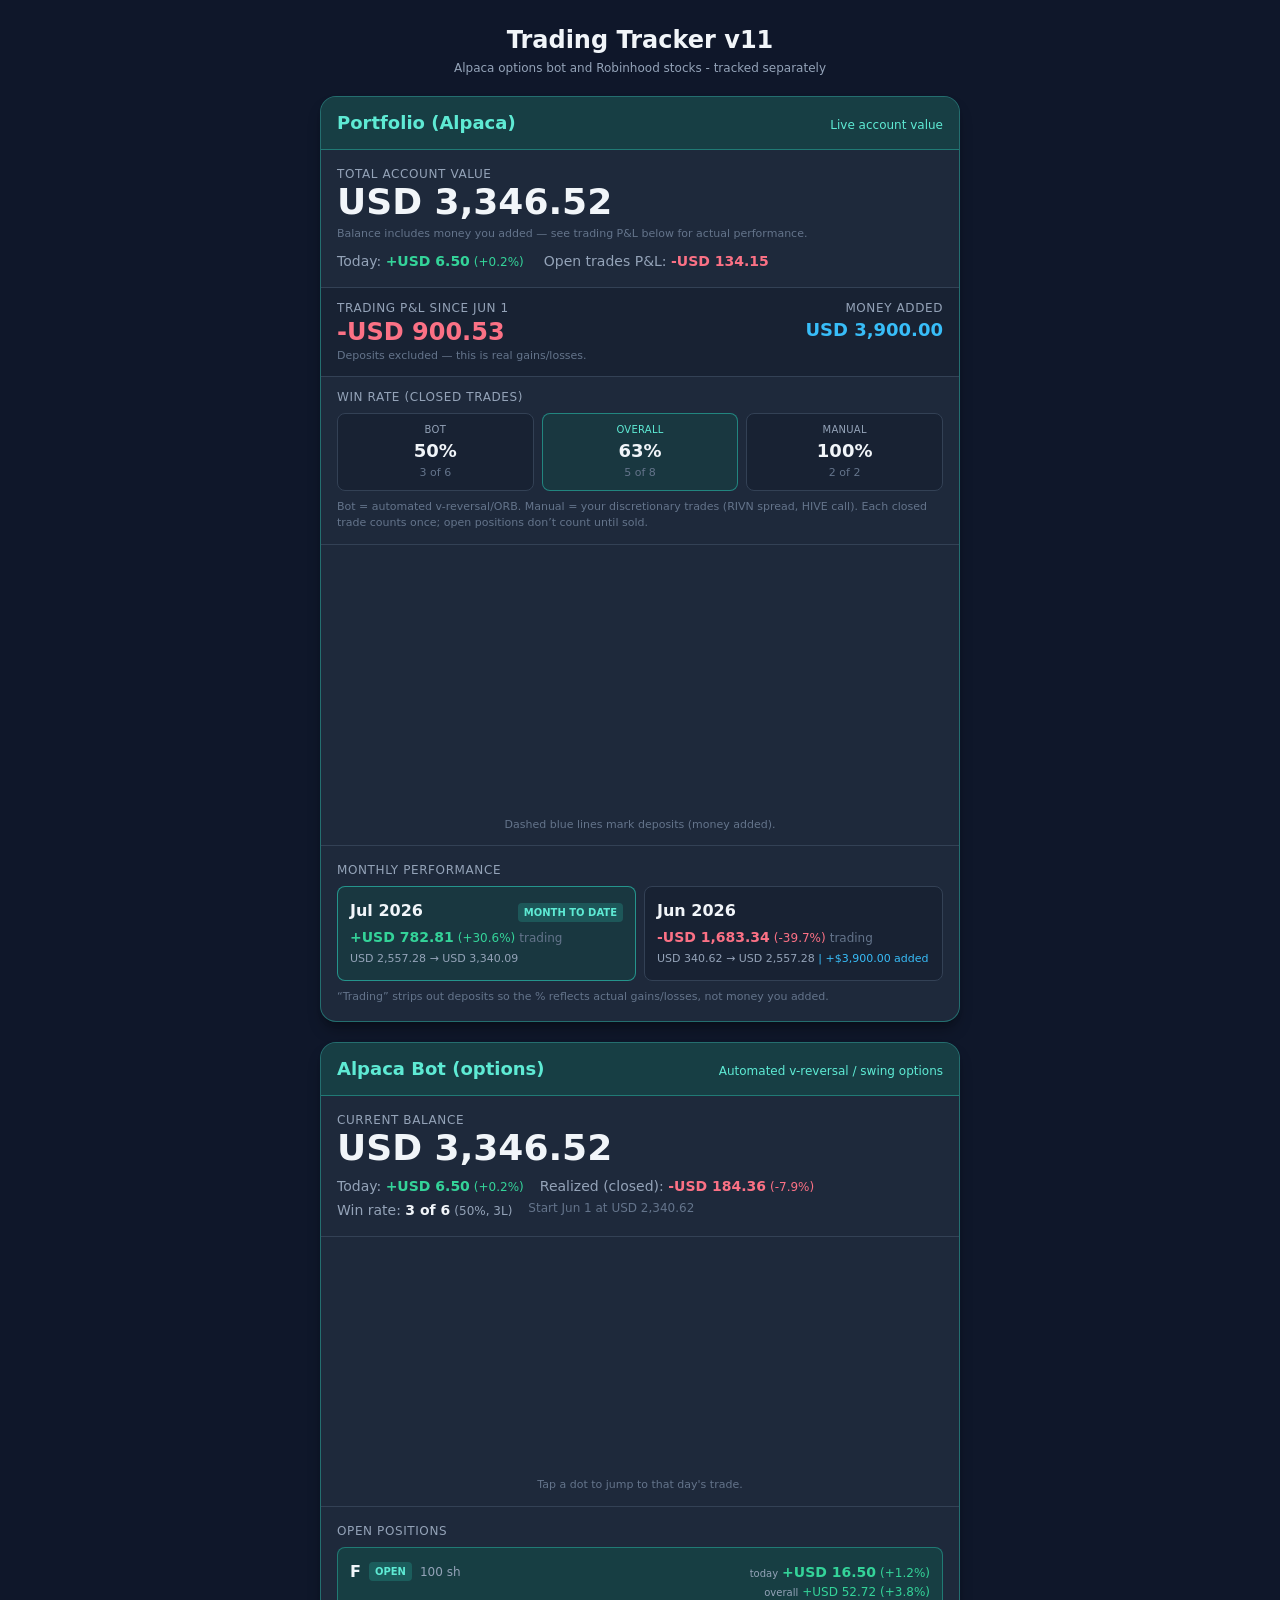
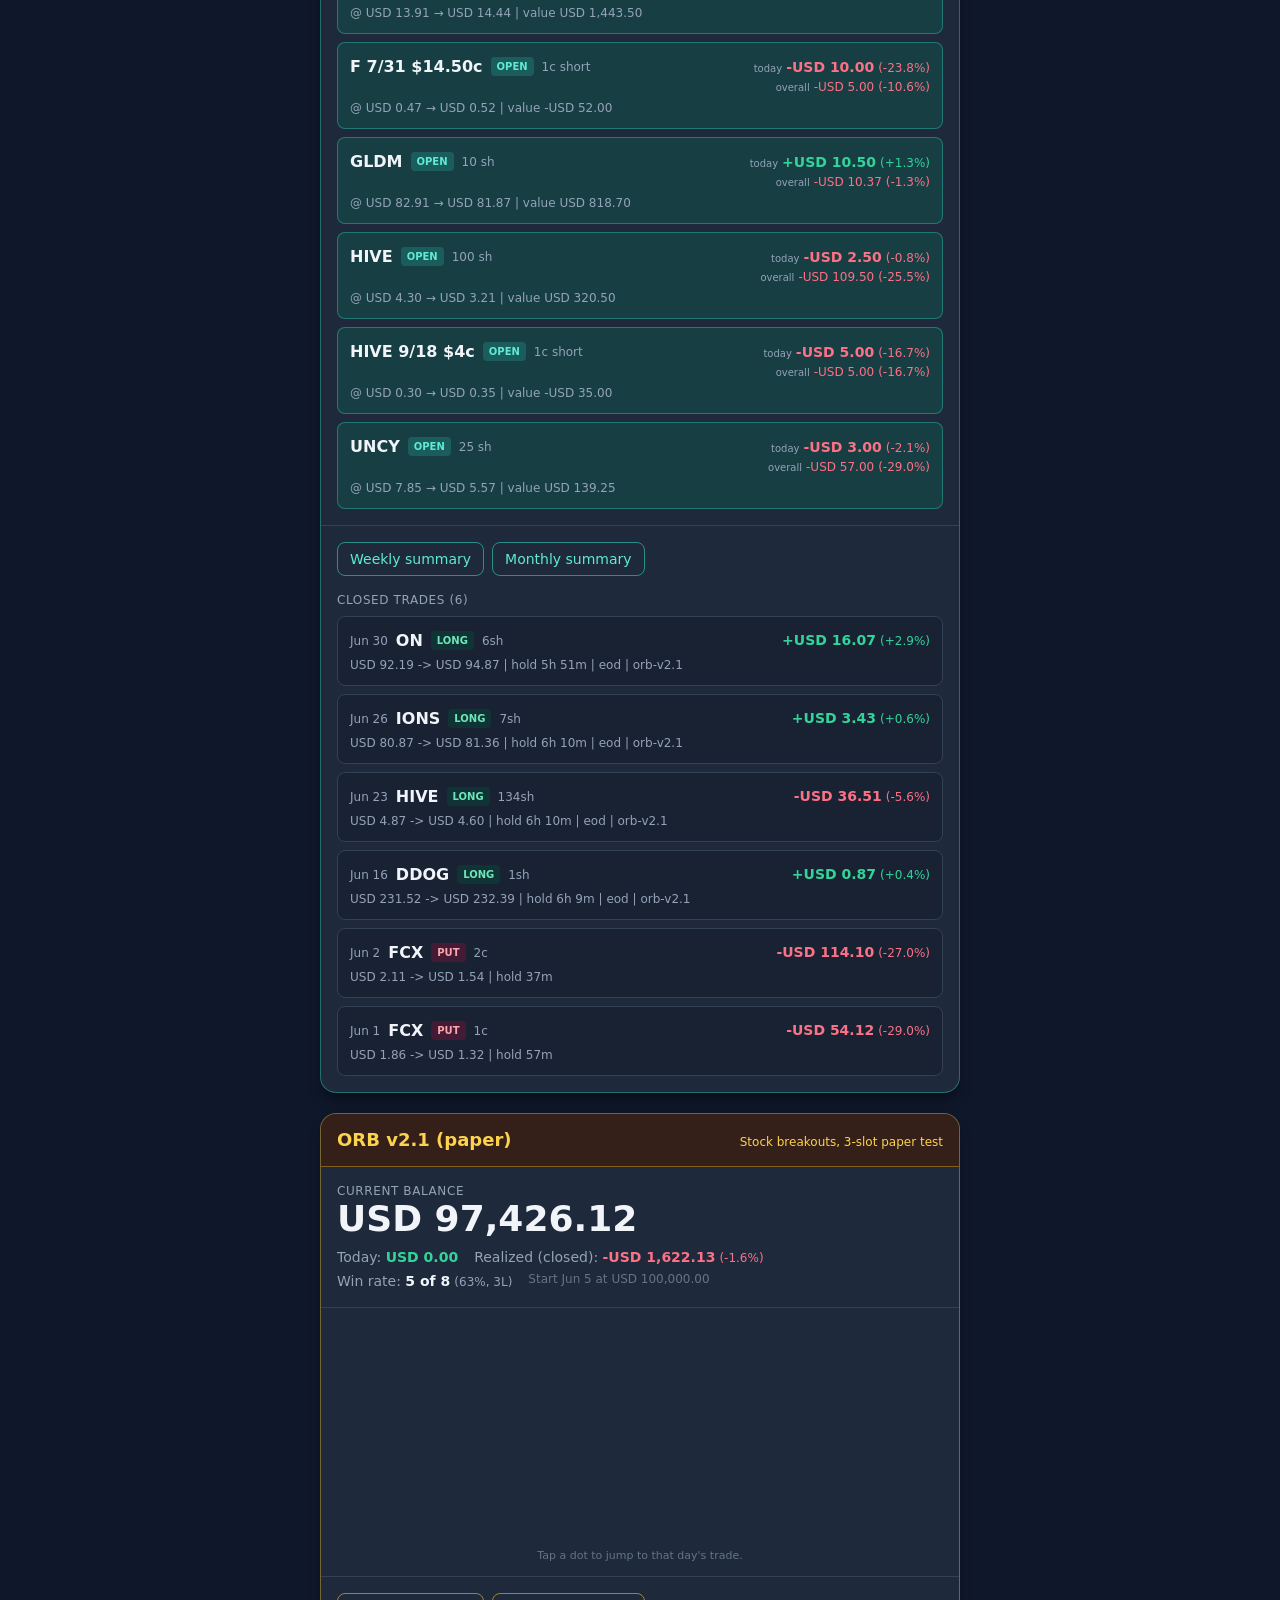
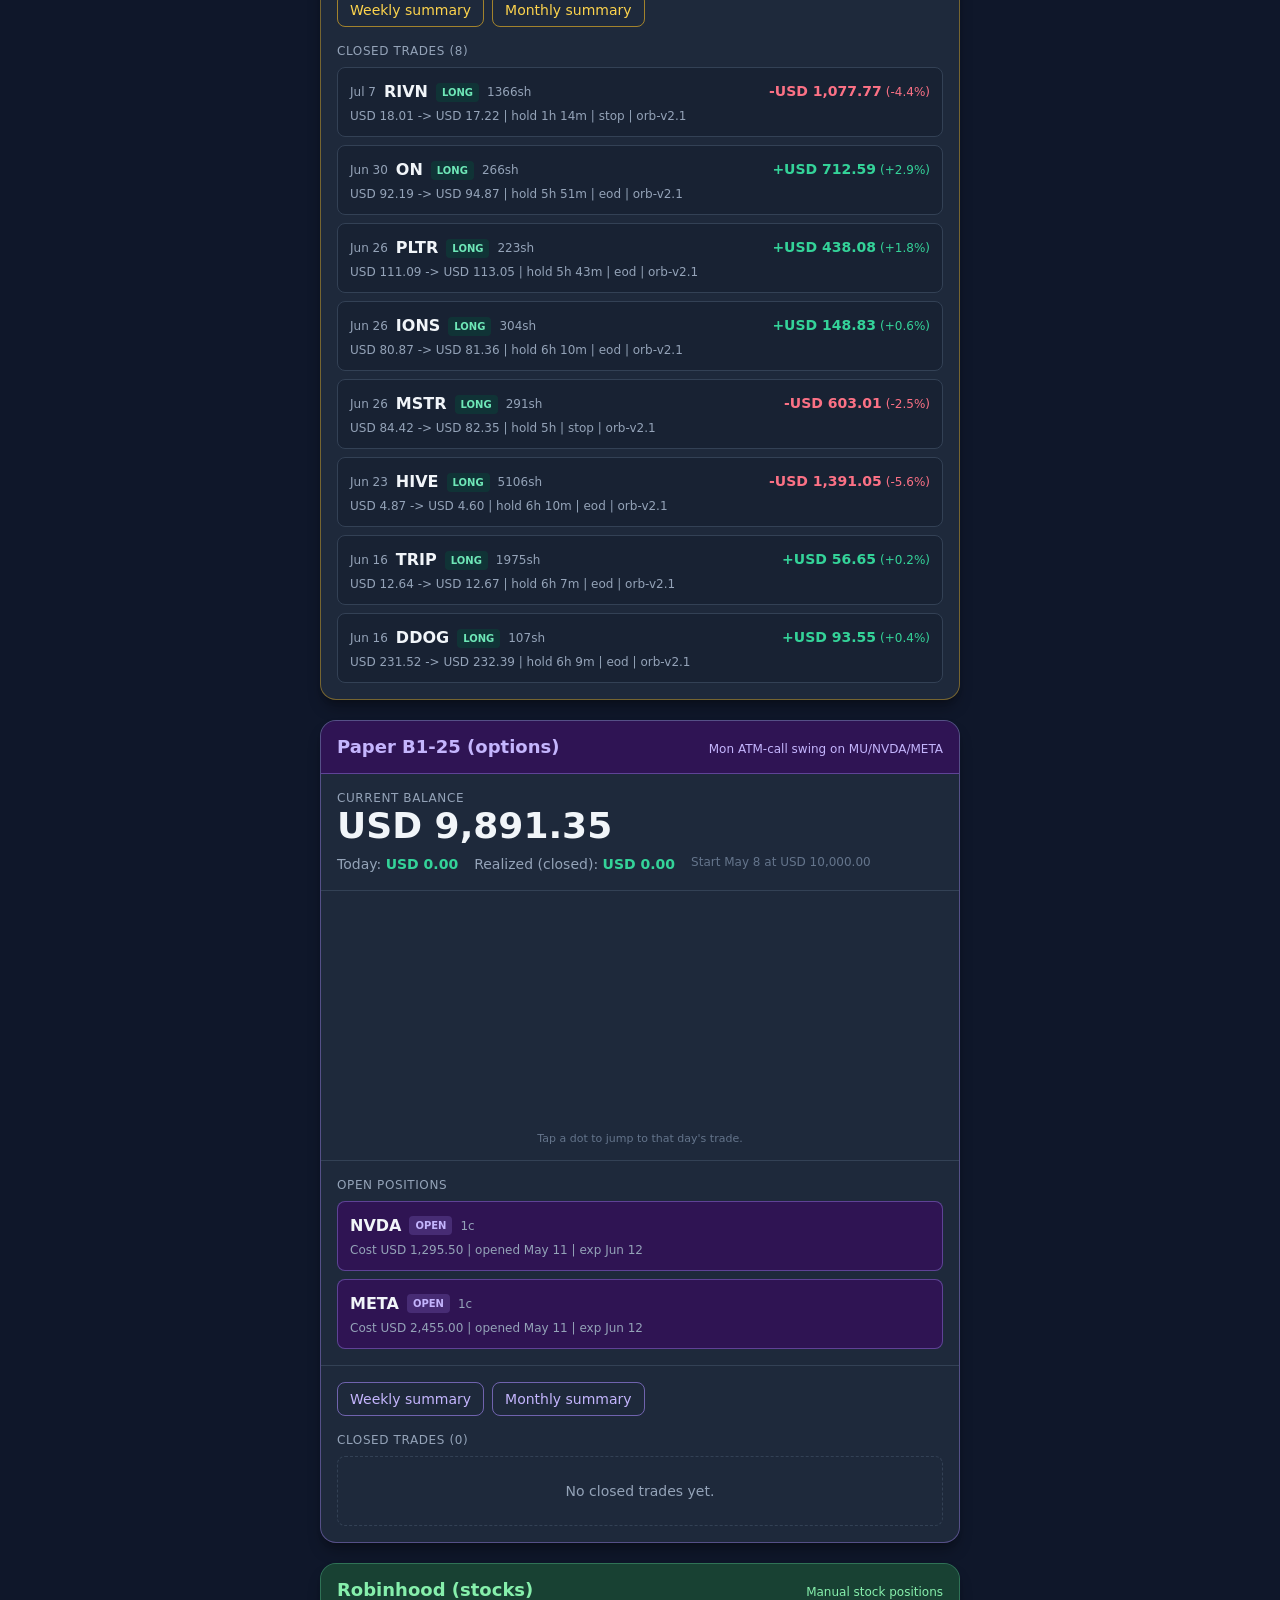
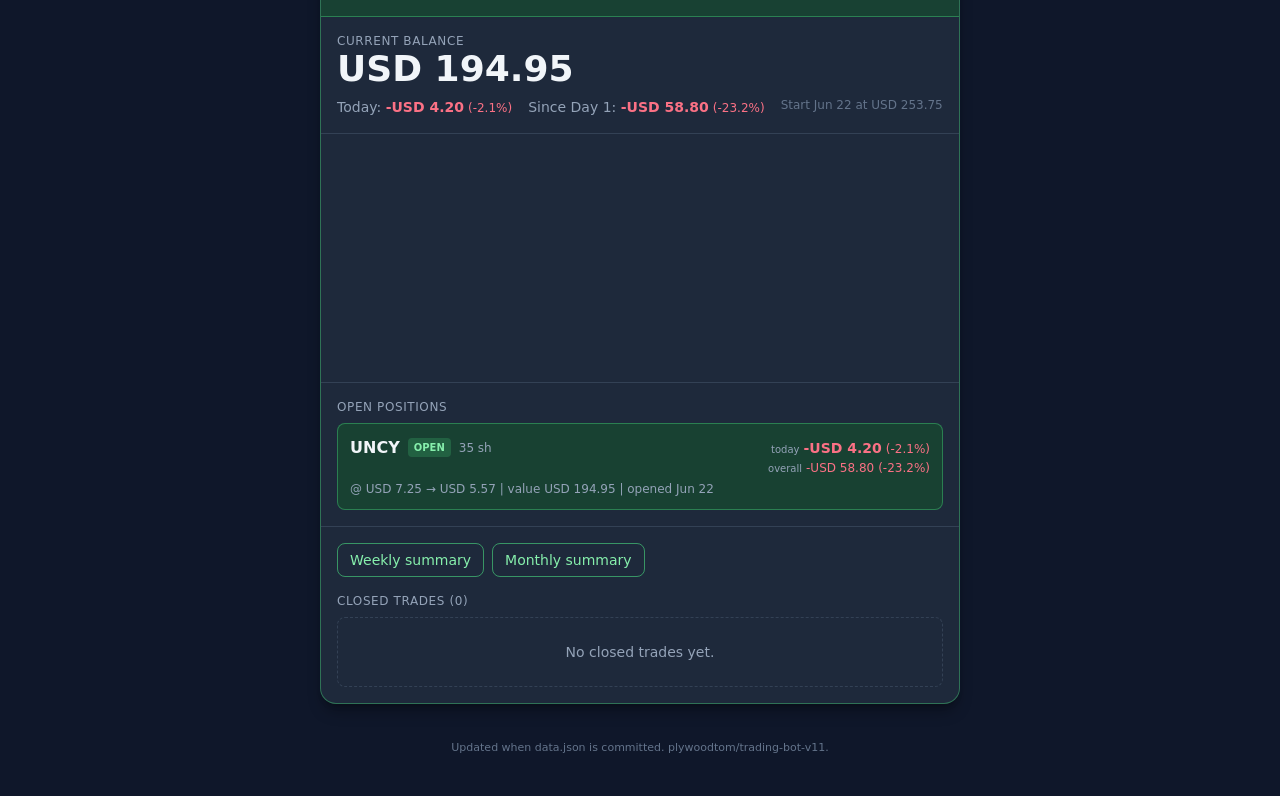
==== index.html @ 0062aaca "Win rate: bot vs manual vs overall; log RIVN + HIVE-call manual wins" ====
<!doctype html>
<html lang="en">
  <head>
    <meta charset="UTF-8" />
    <link rel="icon" type="image/svg+xml" href="data:image/svg+xml,%3Csvg xmlns='http://www.w3.org/2000/svg' viewBox='0 0 16 16'%3E%3Ctext y='14' font-size='14'%3E%F0%9F%93%88%3C/text%3E%3C/svg%3E" />
    <meta name="viewport" content="width=device-width, initial-scale=1.0, viewport-fit=cover" />
    <meta name="theme-color" content="#0f172a" />
    <title>Trading Tracker v11</title>
    <script type="module" crossorigin src="./assets/index-BHz5fDDL.js"></script>
    <link rel="stylesheet" crossorigin href="./assets/index-pOtNAJp3.css">
  </head>
  <body>
    <div id="root"></div>
  </body>
</html>
---- assets/index-pOtNAJp3.css ----
*,:before,:after{--tw-border-spacing-x: 0;--tw-border-spacing-y: 0;--tw-translate-x: 0;--tw-translate-y: 0;--tw-rotate: 0;--tw-skew-x: 0;--tw-skew-y: 0;--tw-scale-x: 1;--tw-scale-y: 1;--tw-pan-x: ;--tw-pan-y: ;--tw-pinch-zoom: ;--tw-scroll-snap-strictness: proximity;--tw-gradient-from-position: ;--tw-gradient-via-position: ;--tw-gradient-to-position: ;--tw-ordinal: ;--tw-slashed-zero: ;--tw-numeric-figure: ;--tw-numeric-spacing: ;--tw-numeric-fraction: ;--tw-ring-inset: ;--tw-ring-offset-width: 0px;--tw-ring-offset-color: #fff;--tw-ring-color: rgb(59 130 246 / .5);--tw-ring-offset-shadow: 0 0 #0000;--tw-ring-shadow: 0 0 #0000;--tw-shadow: 0 0 #0000;--tw-shadow-colored: 0 0 #0000;--tw-blur: ;--tw-brightness: ;--tw-contrast: ;--tw-grayscale: ;--tw-hue-rotate: ;--tw-invert: ;--tw-saturate: ;--tw-sepia: ;--tw-drop-shadow: ;--tw-backdrop-blur: ;--tw-backdrop-brightness: ;--tw-backdrop-contrast: ;--tw-backdrop-grayscale: ;--tw-backdrop-hue-rotate: ;--tw-backdrop-invert: ;--tw-backdrop-opacity: ;--tw-backdrop-saturate: ;--tw-backdrop-sepia: ;--tw-contain-size: ;--tw-contain-layout: ;--tw-contain-paint: ;--tw-contain-style: }::backdrop{--tw-border-spacing-x: 0;--tw-border-spacing-y: 0;--tw-translate-x: 0;--tw-translate-y: 0;--tw-rotate: 0;--tw-skew-x: 0;--tw-skew-y: 0;--tw-scale-x: 1;--tw-scale-y: 1;--tw-pan-x: ;--tw-pan-y: ;--tw-pinch-zoom: ;--tw-scroll-snap-strictness: proximity;--tw-gradient-from-position: ;--tw-gradient-via-position: ;--tw-gradient-to-position: ;--tw-ordinal: ;--tw-slashed-zero: ;--tw-numeric-figure: ;--tw-numeric-spacing: ;--tw-numeric-fraction: ;--tw-ring-inset: ;--tw-ring-offset-width: 0px;--tw-ring-offset-color: #fff;--tw-ring-color: rgb(59 130 246 / .5);--tw-ring-offset-shadow: 0 0 #0000;--tw-ring-shadow: 0 0 #0000;--tw-shadow: 0 0 #0000;--tw-shadow-colored: 0 0 #0000;--tw-blur: ;--tw-brightness: ;--tw-contrast: ;--tw-grayscale: ;--tw-hue-rotate: ;--tw-invert: ;--tw-saturate: ;--tw-sepia: ;--tw-drop-shadow: ;--tw-backdrop-blur: ;--tw-backdrop-brightness: ;--tw-backdrop-contrast: ;--tw-backdrop-grayscale: ;--tw-backdrop-hue-rotate: ;--tw-backdrop-invert: ;--tw-backdrop-opacity: ;--tw-backdrop-saturate: ;--tw-backdrop-sepia: ;--tw-contain-size: ;--tw-contain-layout: ;--tw-contain-paint: ;--tw-contain-style: }*,:before,:after{box-sizing:border-box;border-width:0;border-style:solid;border-color:#e5e7eb}:before,:after{--tw-content: ""}html,:host{line-height:1.5;-webkit-text-size-adjust:100%;-moz-tab-size:4;-o-tab-size:4;tab-size:4;font-family:ui-sans-serif,system-ui,sans-serif,"Apple Color Emoji","Segoe UI Emoji",Segoe UI Symbol,"Noto Color Emoji";font-feature-settings:normal;font-variation-settings:normal;-webkit-tap-highlight-color:transparent}body{margin:0;line-height:inherit}hr{height:0;color:inherit;border-top-width:1px}abbr:where([title]){-webkit-text-decoration:underline dotted;text-decoration:underline dotted}h1,h2,h3,h4,h5,h6{font-size:inherit;font-weight:inherit}a{color:inherit;text-decoration:inherit}b,strong{font-weight:bolder}code,kbd,samp,pre{font-family:ui-monospace,SFMono-Regular,Menlo,Monaco,Consolas,Liberation Mono,Courier New,monospace;font-feature-settings:normal;font-variation-settings:normal;font-size:1em}small{font-size:80%}sub,sup{font-size:75%;line-height:0;position:relative;vertical-align:baseline}sub{bottom:-.25em}sup{top:-.5em}table{text-indent:0;border-color:inherit;border-collapse:collapse}button,input,optgroup,select,textarea{font-family:inherit;font-feature-settings:inherit;font-variation-settings:inherit;font-size:100%;font-weight:inherit;line-height:inherit;letter-spacing:inherit;color:inherit;margin:0;padding:0}button,select{text-transform:none}button,input:where([type=button]),input:where([type=reset]),input:where([type=submit]){-webkit-appearance:button;background-color:transparent;background-image:none}:-moz-focusring{outline:auto}:-moz-ui-invalid{box-shadow:none}progress{vertical-align:baseline}::-webkit-inner-spin-button,::-webkit-outer-spin-button{height:auto}[type=search]{-webkit-appearance:textfield;outline-offset:-2px}::-webkit-search-decoration{-webkit-appearance:none}::-webkit-file-upload-button{-webkit-appearance:button;font:inherit}summary{display:list-item}blockquote,dl,dd,h1,h2,h3,h4,h5,h6,hr,figure,p,pre{margin:0}fieldset{margin:0;padding:0}legend{padding:0}ol,ul,menu{list-style:none;margin:0;padding:0}dialog{padding:0}textarea{resize:vertical}input::-moz-placeholder,textarea::-moz-placeholder{opacity:1;color:#9ca3af}input::placeholder,textarea::placeholder{opacity:1;color:#9ca3af}button,[role=button]{cursor:pointer}:disabled{cursor:default}img,svg,video,canvas,audio,iframe,embed,object{display:block;vertical-align:middle}img,video{max-width:100%;height:auto}[hidden]:where(:not([hidden=until-found])){display:none}.fixed{position:fixed}.absolute{position:absolute}.relative{position:relative}.inset-0{top:0;right:0;bottom:0;left:0}.z-50{z-index:50}.mx-auto{margin-left:auto;margin-right:auto}.mb-2{margin-bottom:.5rem}.ml-1{margin-left:.25rem}.mr-1{margin-right:.25rem}.mt-1{margin-top:.25rem}.mt-2{margin-top:.5rem}.block{display:block}.flex{display:flex}.grid{display:grid}.hidden{display:none}.h-40{height:10rem}.h-48{height:12rem}.h-52{height:13rem}.max-h-\[90vh\]{max-height:90vh}.min-h-full{min-height:100%}.w-full{width:100%}.max-w-2xl{max-width:42rem}.grid-cols-1{grid-template-columns:repeat(1,minmax(0,1fr))}.grid-cols-3{grid-template-columns:repeat(3,minmax(0,1fr))}.flex-col{flex-direction:column}.flex-wrap{flex-wrap:wrap}.items-end{align-items:flex-end}.items-center{align-items:center}.items-baseline{align-items:baseline}.justify-center{justify-content:center}.justify-between{justify-content:space-between}.gap-1{gap:.25rem}.gap-2{gap:.5rem}.gap-x-4{-moz-column-gap:1rem;column-gap:1rem}.gap-x-5{-moz-column-gap:1.25rem;column-gap:1.25rem}.gap-y-1{row-gap:.25rem}.space-y-2>:not([hidden])~:not([hidden]){--tw-space-y-reverse: 0;margin-top:calc(.5rem * calc(1 - var(--tw-space-y-reverse)));margin-bottom:calc(.5rem * var(--tw-space-y-reverse))}.space-y-3>:not([hidden])~:not([hidden]){--tw-space-y-reverse: 0;margin-top:calc(.75rem * calc(1 - var(--tw-space-y-reverse)));margin-bottom:calc(.75rem * var(--tw-space-y-reverse))}.space-y-5>:not([hidden])~:not([hidden]){--tw-space-y-reverse: 0;margin-top:calc(1.25rem * calc(1 - var(--tw-space-y-reverse)));margin-bottom:calc(1.25rem * var(--tw-space-y-reverse))}.overflow-hidden{overflow:hidden}.overflow-y-auto{overflow-y:auto}.rounded{border-radius:.25rem}.rounded-2xl{border-radius:1rem}.rounded-lg{border-radius:.5rem}.rounded-t-2xl{border-top-left-radius:1rem;border-top-right-radius:1rem}.border{border-width:1px}.border-b{border-bottom-width:1px}.border-dashed{border-style:dashed}.border-alpaca\/40{border-color:#2dd4bf66}.border-alpaca\/50{border-color:#2dd4bf80}.border-alpaca\/60{border-color:#2dd4bf99}.border-orbv21\/40{border-color:#fbbf2466}.border-orbv21\/60{border-color:#fbbf2499}.border-paperb125\/40{border-color:#a78bfa66}.border-paperb125\/60{border-color:#a78bfa99}.border-robinhood\/40{border-color:#4ade8066}.border-robinhood\/50{border-color:#4ade8080}.border-robinhood\/60{border-color:#4ade8099}.border-rose-800{--tw-border-opacity: 1;border-color:rgb(159 18 57 / var(--tw-border-opacity, 1))}.border-slate-700{--tw-border-opacity: 1;border-color:rgb(51 65 85 / var(--tw-border-opacity, 1))}.bg-alpaca{--tw-bg-opacity: 1;background-color:rgb(45 212 191 / var(--tw-bg-opacity, 1))}.bg-alpaca-bg\/40{background-color:#134e4a66}.bg-alpaca-bg\/60{background-color:#134e4a99}.bg-alpaca\/20{background-color:#2dd4bf33}.bg-black\/70{background-color:#000000b3}.bg-emerald-900\/40{background-color:#064e3b66}.bg-orbv21{--tw-bg-opacity: 1;background-color:rgb(251 191 36 / var(--tw-bg-opacity, 1))}.bg-orbv21-bg\/60{background-color:#451a0399}.bg-orbv21\/20{background-color:#fbbf2433}.bg-paperb125{--tw-bg-opacity: 1;background-color:rgb(167 139 250 / var(--tw-bg-opacity, 1))}.bg-paperb125-bg\/60{background-color:#3b076499}.bg-paperb125\/20{background-color:#a78bfa33}.bg-robinhood{--tw-bg-opacity: 1;background-color:rgb(74 222 128 / var(--tw-bg-opacity, 1))}.bg-robinhood-bg\/60{background-color:#14532d99}.bg-robinhood\/20{background-color:#4ade8033}.bg-rose-900\/40{background-color:#88133766}.bg-rose-950\/60{background-color:#4c051999}.bg-slate-800{--tw-bg-opacity: 1;background-color:rgb(30 41 59 / var(--tw-bg-opacity, 1))}.bg-slate-900{--tw-bg-opacity: 1;background-color:rgb(15 23 42 / var(--tw-bg-opacity, 1))}.bg-slate-900\/40{background-color:#0f172a66}.p-0{padding:0}.p-2{padding:.5rem}.p-3{padding:.75rem}.p-4{padding:1rem}.px-1\.5{padding-left:.375rem;padding-right:.375rem}.px-2{padding-left:.5rem;padding-right:.5rem}.px-3{padding-left:.75rem;padding-right:.75rem}.px-4{padding-left:1rem;padding-right:1rem}.py-0\.5{padding-top:.125rem;padding-bottom:.125rem}.py-1\.5{padding-top:.375rem;padding-bottom:.375rem}.py-12{padding-top:3rem;padding-bottom:3rem}.py-3{padding-top:.75rem;padding-bottom:.75rem}.py-4{padding-top:1rem;padding-bottom:1rem}.py-6{padding-top:1.5rem;padding-bottom:1.5rem}.py-8{padding-top:2rem;padding-bottom:2rem}.pt-4{padding-top:1rem}.text-center{text-align:center}.text-right{text-align:right}.text-2xl{font-size:1.5rem;line-height:2rem}.text-3xl{font-size:1.875rem;line-height:2.25rem}.text-\[10px\]{font-size:10px}.text-\[11px\]{font-size:11px}.text-base{font-size:1rem;line-height:1.5rem}.text-lg{font-size:1.125rem;line-height:1.75rem}.text-sm{font-size:.875rem;line-height:1.25rem}.text-xl{font-size:1.25rem;line-height:1.75rem}.text-xs{font-size:.75rem;line-height:1rem}.font-bold{font-weight:700}.font-medium{font-weight:500}.font-normal{font-weight:400}.font-semibold{font-weight:600}.uppercase{text-transform:uppercase}.tabular-nums{--tw-numeric-spacing: tabular-nums;font-variant-numeric:var(--tw-ordinal) var(--tw-slashed-zero) var(--tw-numeric-figure) var(--tw-numeric-spacing) var(--tw-numeric-fraction)}.leading-none{line-height:1}.tracking-wide{letter-spacing:.025em}.tracking-wider{letter-spacing:.05em}.text-alpaca-dark{--tw-text-opacity: 1;color:rgb(94 234 212 / var(--tw-text-opacity, 1))}.text-emerald-300{--tw-text-opacity: 1;color:rgb(110 231 183 / var(--tw-text-opacity, 1))}.text-emerald-400{--tw-text-opacity: 1;color:rgb(52 211 153 / var(--tw-text-opacity, 1))}.text-orbv21-dark{--tw-text-opacity: 1;color:rgb(252 211 77 / var(--tw-text-opacity, 1))}.text-paperb125-dark{--tw-text-opacity: 1;color:rgb(196 181 253 / var(--tw-text-opacity, 1))}.text-robinhood-dark{--tw-text-opacity: 1;color:rgb(134 239 172 / var(--tw-text-opacity, 1))}.text-rose-300{--tw-text-opacity: 1;color:rgb(253 164 175 / var(--tw-text-opacity, 1))}.text-rose-400{--tw-text-opacity: 1;color:rgb(251 113 133 / var(--tw-text-opacity, 1))}.text-sky-400{--tw-text-opacity: 1;color:rgb(56 189 248 / var(--tw-text-opacity, 1))}.text-slate-100{--tw-text-opacity: 1;color:rgb(241 245 249 / var(--tw-text-opacity, 1))}.text-slate-400{--tw-text-opacity: 1;color:rgb(148 163 184 / var(--tw-text-opacity, 1))}.text-slate-500{--tw-text-opacity: 1;color:rgb(100 116 139 / var(--tw-text-opacity, 1))}.text-slate-900{--tw-text-opacity: 1;color:rgb(15 23 42 / var(--tw-text-opacity, 1))}.text-slate-900\/80{color:#0f172acc}.shadow-2xl{--tw-shadow: 0 25px 50px -12px rgb(0 0 0 / .25);--tw-shadow-colored: 0 25px 50px -12px var(--tw-shadow-color);box-shadow:var(--tw-ring-offset-shadow, 0 0 #0000),var(--tw-ring-shadow, 0 0 #0000),var(--tw-shadow)}.shadow-lg{--tw-shadow: 0 10px 15px -3px rgb(0 0 0 / .1), 0 4px 6px -4px rgb(0 0 0 / .1);--tw-shadow-colored: 0 10px 15px -3px var(--tw-shadow-color), 0 4px 6px -4px var(--tw-shadow-color);box-shadow:var(--tw-ring-offset-shadow, 0 0 #0000),var(--tw-ring-shadow, 0 0 #0000),var(--tw-shadow)}.shadow-black\/30{--tw-shadow-color: rgb(0 0 0 / .3);--tw-shadow: var(--tw-shadow-colored)}.shadow-black\/60{--tw-shadow-color: rgb(0 0 0 / .6);--tw-shadow: var(--tw-shadow-colored)}.filter{filter:var(--tw-blur) var(--tw-brightness) var(--tw-contrast) var(--tw-grayscale) var(--tw-hue-rotate) var(--tw-invert) var(--tw-saturate) var(--tw-sepia) var(--tw-drop-shadow)}:root{font-family:ui-sans-serif,system-ui,-apple-system,Segoe UI,Roboto,sans-serif;-webkit-font-smoothing:antialiased;-webkit-tap-highlight-color:transparent}html,body,#root{height:100%}body{margin:0;background:#0f172a;color:#f1f5f9}@keyframes flash-alpaca{0%{background-color:#2dd4bf59}to{background-color:transparent}}@keyframes flash-robinhood{0%{background-color:#4ade8059}to{background-color:transparent}}.flash-alpaca{animation:flash-alpaca 2.2s ease-out}.flash-robinhood{animation:flash-robinhood 2.2s ease-out}.hover\:bg-alpaca-bg\/40:hover{background-color:#134e4a66}.hover\:bg-alpaca-dark:hover{--tw-bg-opacity: 1;background-color:rgb(94 234 212 / var(--tw-bg-opacity, 1))}.hover\:bg-orbv21-bg\/40:hover{background-color:#451a0366}.hover\:bg-orbv21-dark:hover{--tw-bg-opacity: 1;background-color:rgb(252 211 77 / var(--tw-bg-opacity, 1))}.hover\:bg-paperb125-bg\/40:hover{background-color:#3b076466}.hover\:bg-paperb125-dark:hover{--tw-bg-opacity: 1;background-color:rgb(196 181 253 / var(--tw-bg-opacity, 1))}.hover\:bg-robinhood-bg\/40:hover{background-color:#14532d66}.hover\:bg-robinhood-dark:hover{--tw-bg-opacity: 1;background-color:rgb(134 239 172 / var(--tw-bg-opacity, 1))}.hover\:text-slate-900:hover{--tw-text-opacity: 1;color:rgb(15 23 42 / var(--tw-text-opacity, 1))}@media (min-width: 640px){.sm\:h-56{height:14rem}.sm\:h-64{height:16rem}.sm\:max-w-lg{max-width:32rem}.sm\:grid-cols-2{grid-template-columns:repeat(2,minmax(0,1fr))}.sm\:items-center{align-items:center}.sm\:rounded-2xl{border-radius:1rem}.sm\:p-4{padding:1rem}.sm\:px-4{padding-left:1rem;padding-right:1rem}.sm\:py-6{padding-top:1.5rem;padding-bottom:1.5rem}.sm\:text-2xl{font-size:1.5rem;line-height:2rem}.sm\:text-4xl{font-size:2.25rem;line-height:2.5rem}}
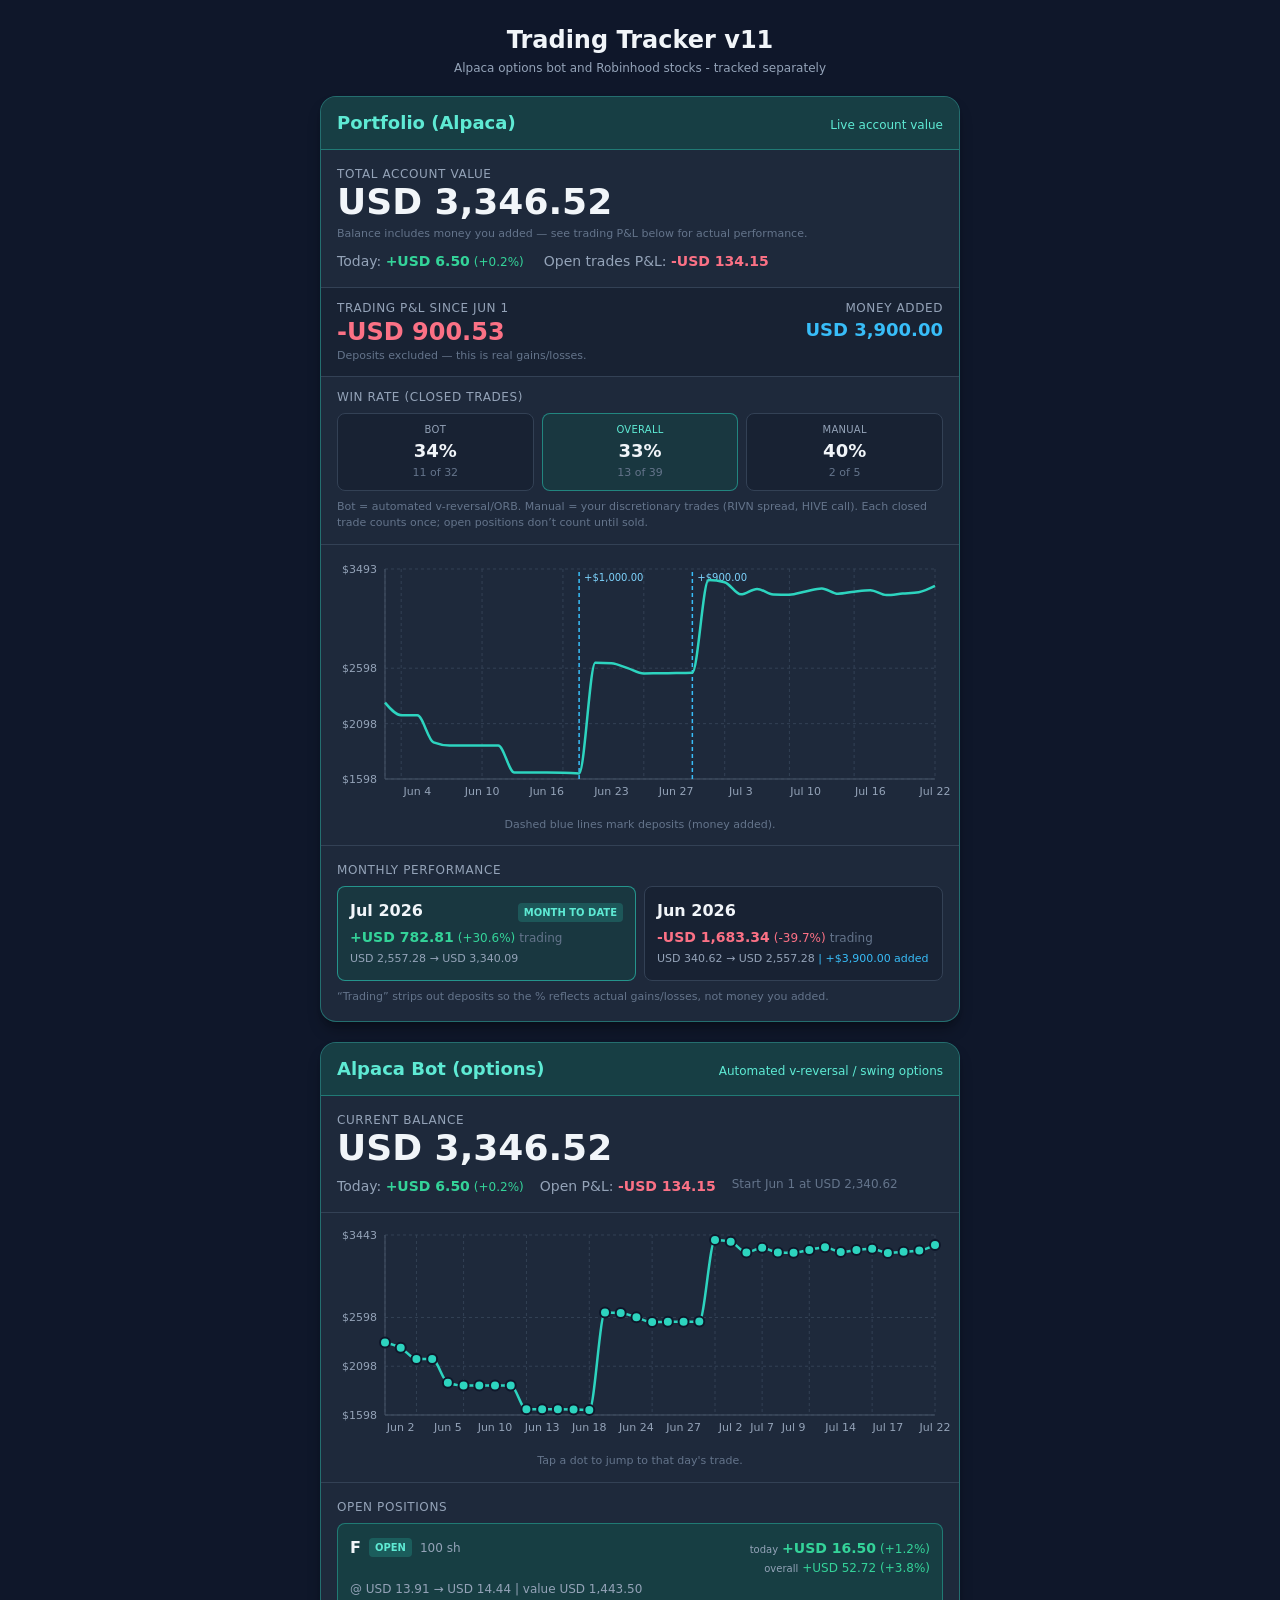
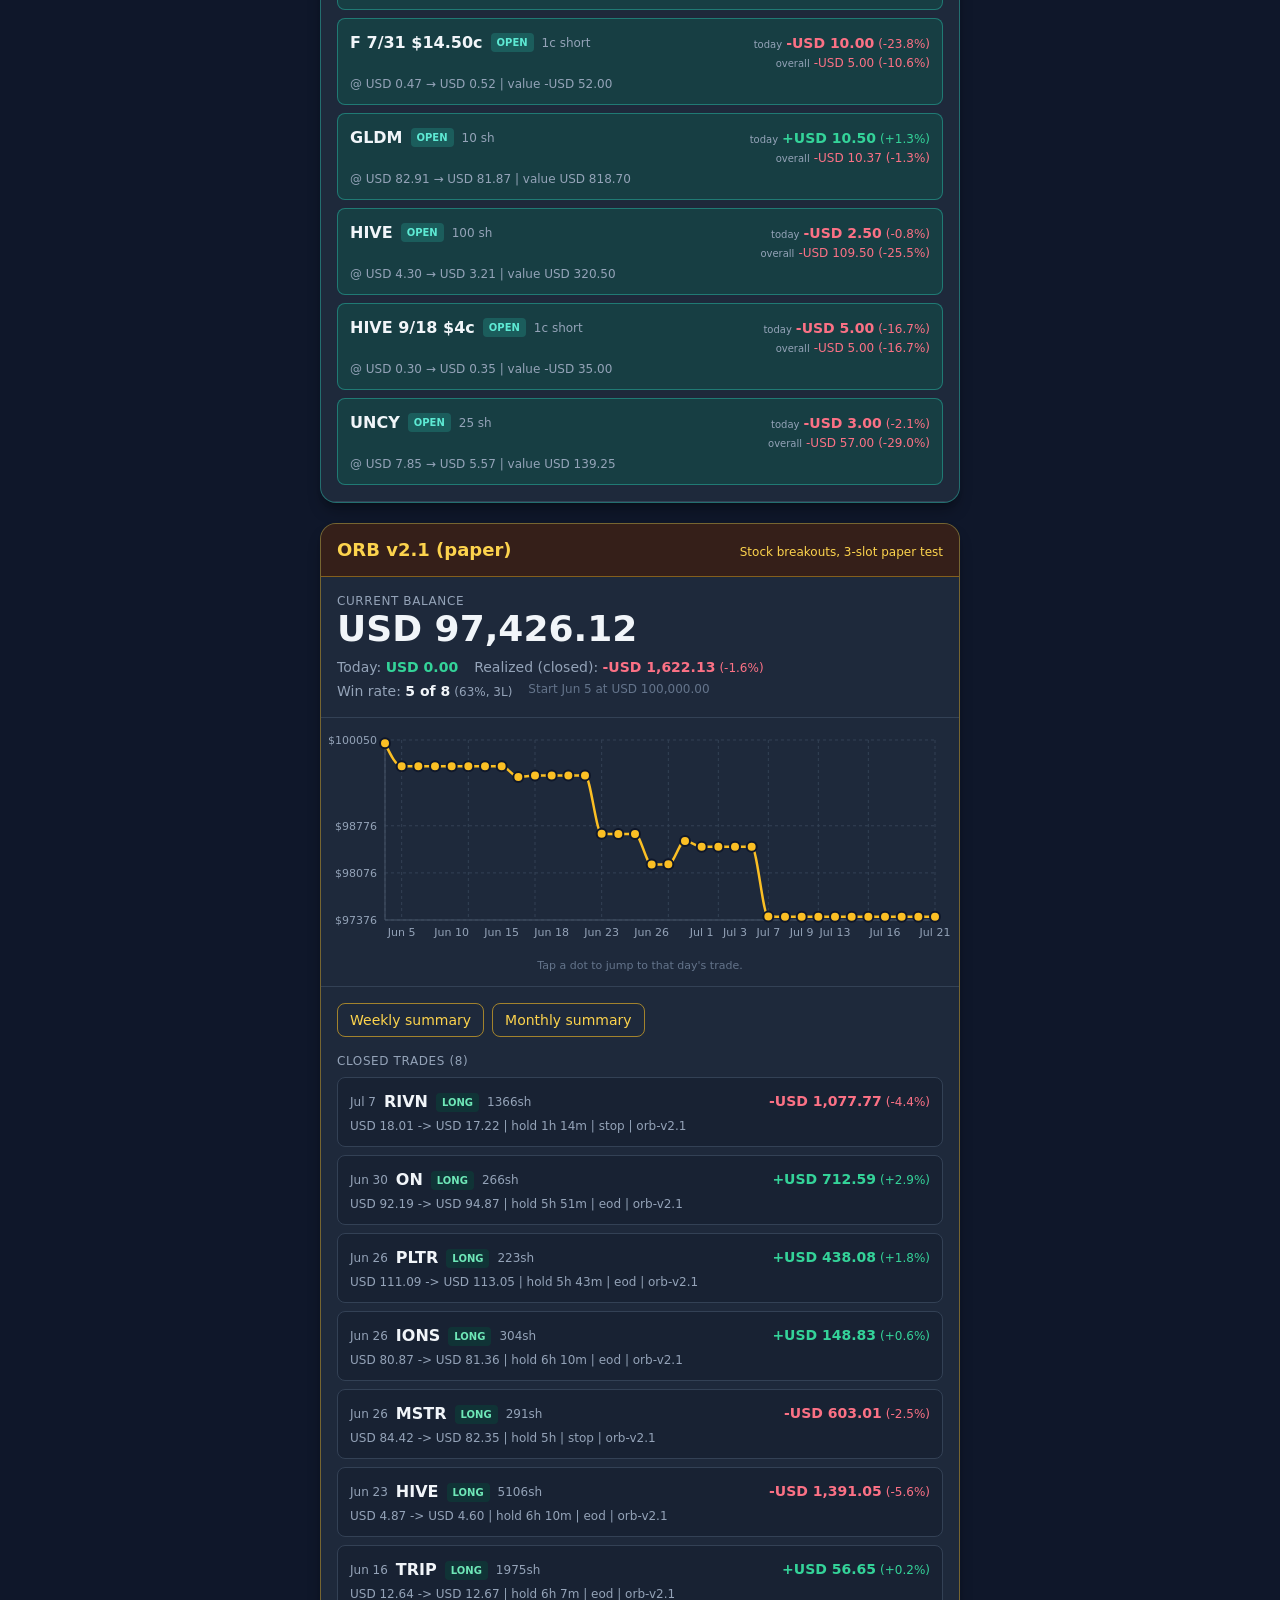
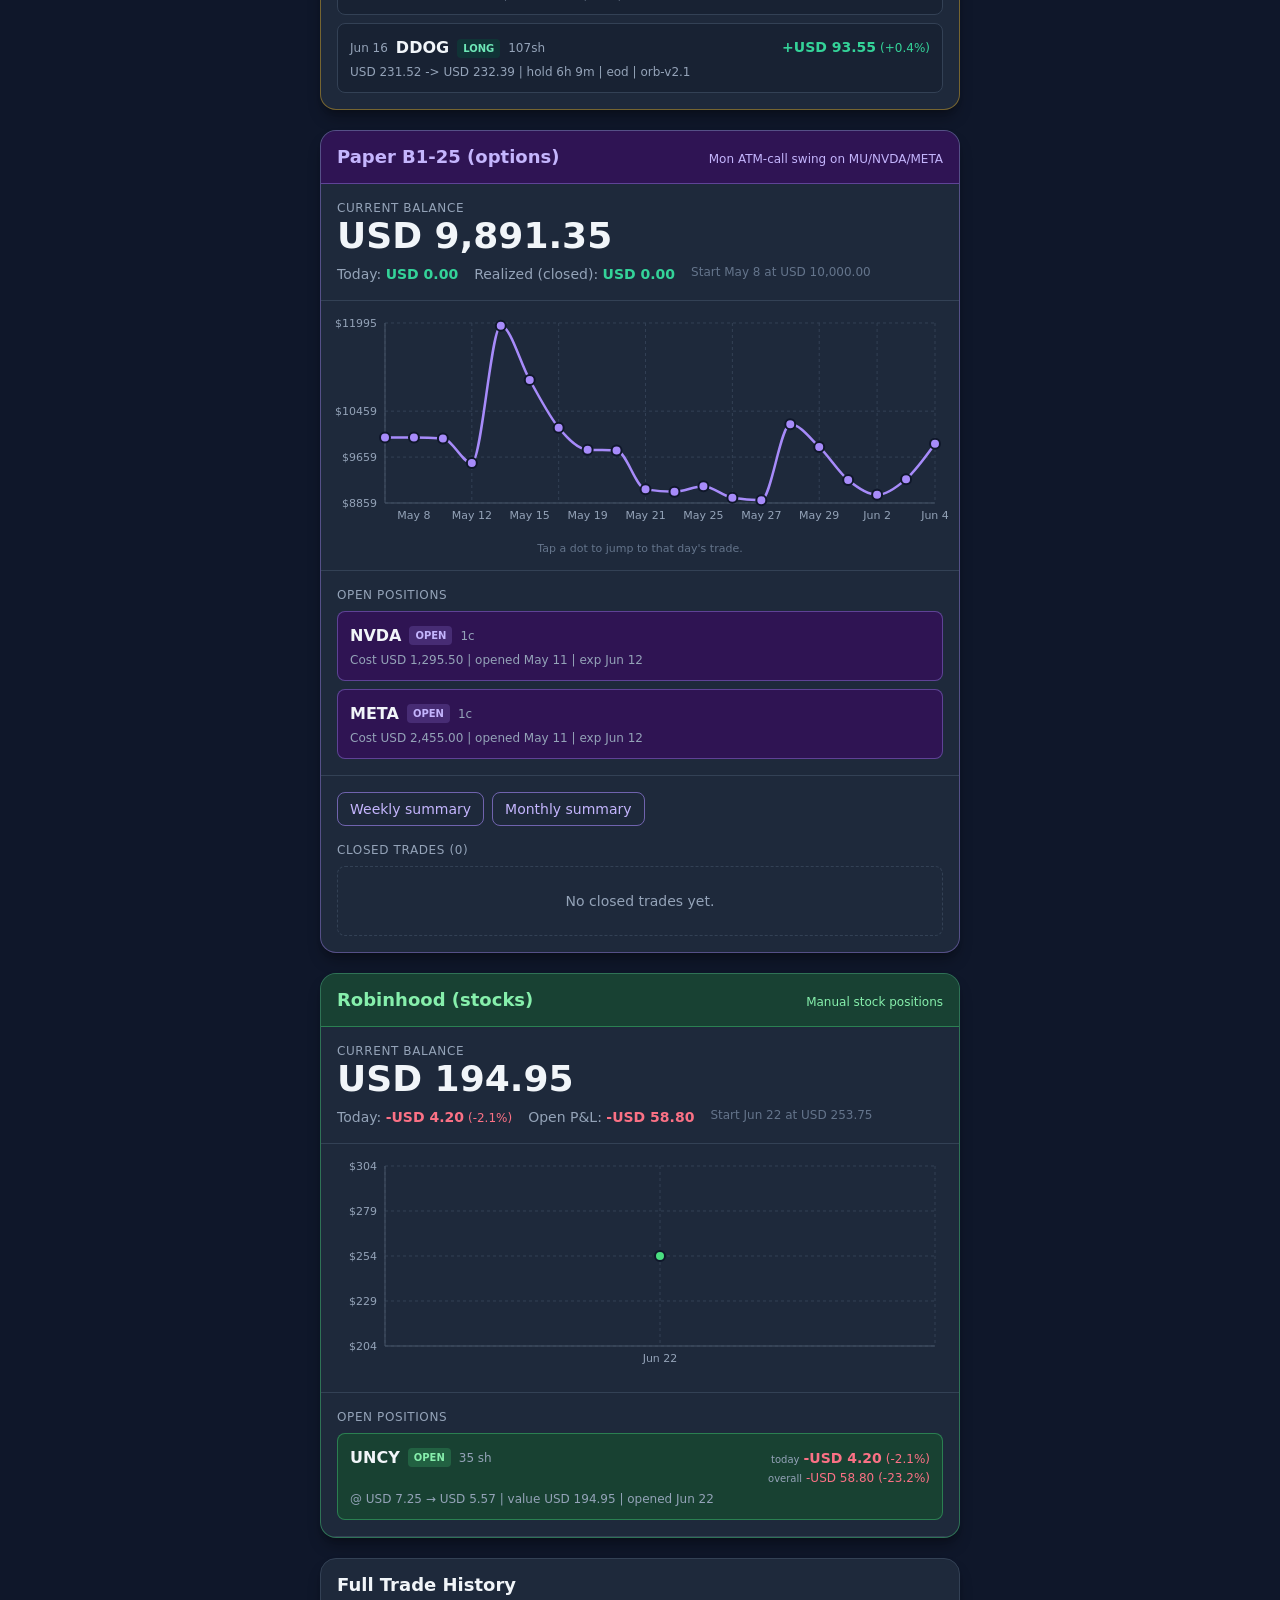
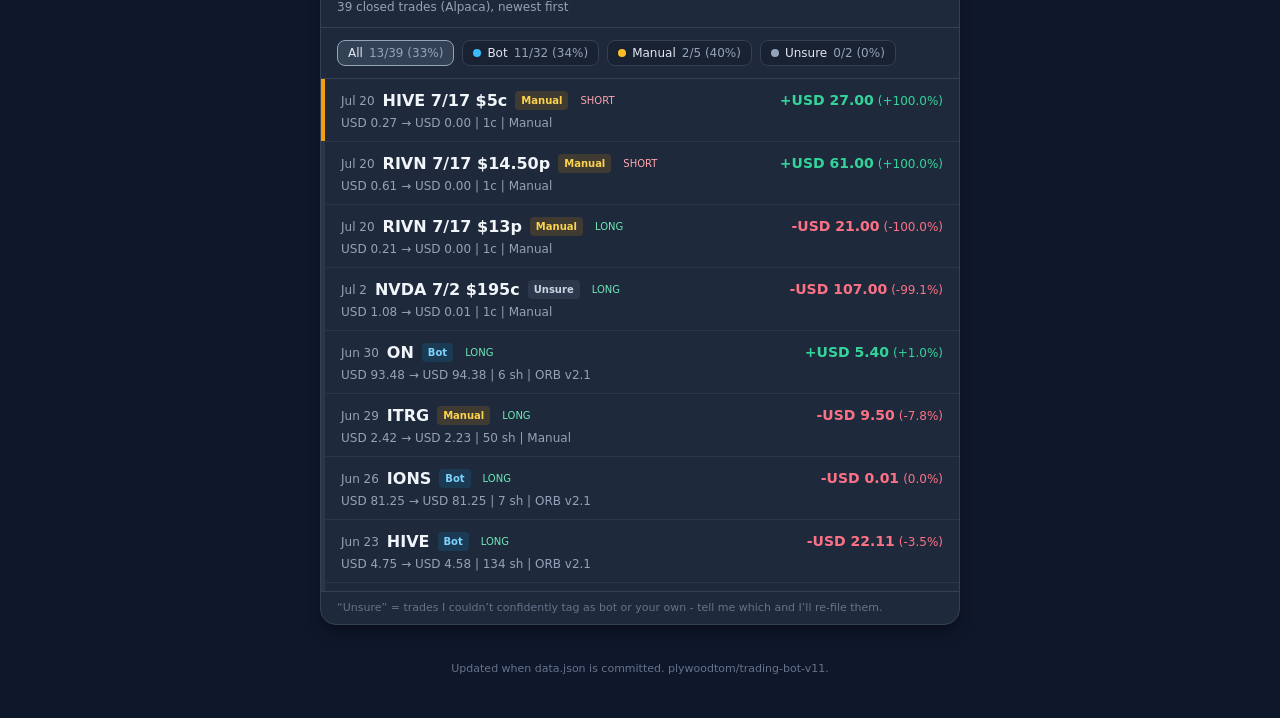
==== commit c967355f: "Full trade history (39 closed, color-coded bot/manual/unsure); expiry-aware ledger; live-account sec" ====
--- a/index.html
+++ b/index.html
@@ -6,8 +6,8 @@
     <meta name="viewport" content="width=device-width, initial-scale=1.0, viewport-fit=cover" />
     <meta name="theme-color" content="#0f172a" />
     <title>Trading Tracker v11</title>
-    <script type="module" crossorigin src="./assets/index-BHz5fDDL.js"></script>
-    <link rel="stylesheet" crossorigin href="./assets/index-pOtNAJp3.css">
+    <script type="module" crossorigin src="./assets/index-B6raBhrK.js"></script>
+    <link rel="stylesheet" crossorigin href="./assets/index-BQFKHQ5M.css">
   </head>
   <body>
     <div id="root"></div>
--- a/assets/index-BQFKHQ5M.css
+++ b/assets/index-BQFKHQ5M.css
@@ -0,0 +1 @@
+*,:before,:after{--tw-border-spacing-x: 0;--tw-border-spacing-y: 0;--tw-translate-x: 0;--tw-translate-y: 0;--tw-rotate: 0;--tw-skew-x: 0;--tw-skew-y: 0;--tw-scale-x: 1;--tw-scale-y: 1;--tw-pan-x: ;--tw-pan-y: ;--tw-pinch-zoom: ;--tw-scroll-snap-strictness: proximity;--tw-gradient-from-position: ;--tw-gradient-via-position: ;--tw-gradient-to-position: ;--tw-ordinal: ;--tw-slashed-zero: ;--tw-numeric-figure: ;--tw-numeric-spacing: ;--tw-numeric-fraction: ;--tw-ring-inset: ;--tw-ring-offset-width: 0px;--tw-ring-offset-color: #fff;--tw-ring-color: rgb(59 130 246 / .5);--tw-ring-offset-shadow: 0 0 #0000;--tw-ring-shadow: 0 0 #0000;--tw-shadow: 0 0 #0000;--tw-shadow-colored: 0 0 #0000;--tw-blur: ;--tw-brightness: ;--tw-contrast: ;--tw-grayscale: ;--tw-hue-rotate: ;--tw-invert: ;--tw-saturate: ;--tw-sepia: ;--tw-drop-shadow: ;--tw-backdrop-blur: ;--tw-backdrop-brightness: ;--tw-backdrop-contrast: ;--tw-backdrop-grayscale: ;--tw-backdrop-hue-rotate: ;--tw-backdrop-invert: ;--tw-backdrop-opacity: ;--tw-backdrop-saturate: ;--tw-backdrop-sepia: ;--tw-contain-size: ;--tw-contain-layout: ;--tw-contain-paint: ;--tw-contain-style: }::backdrop{--tw-border-spacing-x: 0;--tw-border-spacing-y: 0;--tw-translate-x: 0;--tw-translate-y: 0;--tw-rotate: 0;--tw-skew-x: 0;--tw-skew-y: 0;--tw-scale-x: 1;--tw-scale-y: 1;--tw-pan-x: ;--tw-pan-y: ;--tw-pinch-zoom: ;--tw-scroll-snap-strictness: proximity;--tw-gradient-from-position: ;--tw-gradient-via-position: ;--tw-gradient-to-position: ;--tw-ordinal: ;--tw-slashed-zero: ;--tw-numeric-figure: ;--tw-numeric-spacing: ;--tw-numeric-fraction: ;--tw-ring-inset: ;--tw-ring-offset-width: 0px;--tw-ring-offset-color: #fff;--tw-ring-color: rgb(59 130 246 / .5);--tw-ring-offset-shadow: 0 0 #0000;--tw-ring-shadow: 0 0 #0000;--tw-shadow: 0 0 #0000;--tw-shadow-colored: 0 0 #0000;--tw-blur: ;--tw-brightness: ;--tw-contrast: ;--tw-grayscale: ;--tw-hue-rotate: ;--tw-invert: ;--tw-saturate: ;--tw-sepia: ;--tw-drop-shadow: ;--tw-backdrop-blur: ;--tw-backdrop-brightness: ;--tw-backdrop-contrast: ;--tw-backdrop-grayscale: ;--tw-backdrop-hue-rotate: ;--tw-backdrop-invert: ;--tw-backdrop-opacity: ;--tw-backdrop-saturate: ;--tw-backdrop-sepia: ;--tw-contain-size: ;--tw-contain-layout: ;--tw-contain-paint: ;--tw-contain-style: }*,:before,:after{box-sizing:border-box;border-width:0;border-style:solid;border-color:#e5e7eb}:before,:after{--tw-content: ""}html,:host{line-height:1.5;-webkit-text-size-adjust:100%;-moz-tab-size:4;-o-tab-size:4;tab-size:4;font-family:ui-sans-serif,system-ui,sans-serif,"Apple Color Emoji","Segoe UI Emoji",Segoe UI Symbol,"Noto Color Emoji";font-feature-settings:normal;font-variation-settings:normal;-webkit-tap-highlight-color:transparent}body{margin:0;line-height:inherit}hr{height:0;color:inherit;border-top-width:1px}abbr:where([title]){-webkit-text-decoration:underline dotted;text-decoration:underline dotted}h1,h2,h3,h4,h5,h6{font-size:inherit;font-weight:inherit}a{color:inherit;text-decoration:inherit}b,strong{font-weight:bolder}code,kbd,samp,pre{font-family:ui-monospace,SFMono-Regular,Menlo,Monaco,Consolas,Liberation Mono,Courier New,monospace;font-feature-settings:normal;font-variation-settings:normal;font-size:1em}small{font-size:80%}sub,sup{font-size:75%;line-height:0;position:relative;vertical-align:baseline}sub{bottom:-.25em}sup{top:-.5em}table{text-indent:0;border-color:inherit;border-collapse:collapse}button,input,optgroup,select,textarea{font-family:inherit;font-feature-settings:inherit;font-variation-settings:inherit;font-size:100%;font-weight:inherit;line-height:inherit;letter-spacing:inherit;color:inherit;margin:0;padding:0}button,select{text-transform:none}button,input:where([type=button]),input:where([type=reset]),input:where([type=submit]){-webkit-appearance:button;background-color:transparent;background-image:none}:-moz-focusring{outline:auto}:-moz-ui-invalid{box-shadow:none}progress{vertical-align:baseline}::-webkit-inner-spin-button,::-webkit-outer-spin-button{height:auto}[type=search]{-webkit-appearance:textfield;outline-offset:-2px}::-webkit-search-decoration{-webkit-appearance:none}::-webkit-file-upload-button{-webkit-appearance:button;font:inherit}summary{display:list-item}blockquote,dl,dd,h1,h2,h3,h4,h5,h6,hr,figure,p,pre{margin:0}fieldset{margin:0;padding:0}legend{padding:0}ol,ul,menu{list-style:none;margin:0;padding:0}dialog{padding:0}textarea{resize:vertical}input::-moz-placeholder,textarea::-moz-placeholder{opacity:1;color:#9ca3af}input::placeholder,textarea::placeholder{opacity:1;color:#9ca3af}button,[role=button]{cursor:pointer}:disabled{cursor:default}img,svg,video,canvas,audio,iframe,embed,object{display:block;vertical-align:middle}img,video{max-width:100%;height:auto}[hidden]:where(:not([hidden=until-found])){display:none}.fixed{position:fixed}.absolute{position:absolute}.relative{position:relative}.inset-0{top:0;right:0;bottom:0;left:0}.z-50{z-index:50}.mx-auto{margin-left:auto;margin-right:auto}.mb-2{margin-bottom:.5rem}.ml-1{margin-left:.25rem}.mr-1{margin-right:.25rem}.mt-0\.5{margin-top:.125rem}.mt-1{margin-top:.25rem}.mt-2{margin-top:.5rem}.block{display:block}.flex{display:flex}.grid{display:grid}.hidden{display:none}.h-2{height:.5rem}.h-40{height:10rem}.h-48{height:12rem}.h-52{height:13rem}.max-h-\[32rem\]{max-height:32rem}.max-h-\[90vh\]{max-height:90vh}.min-h-full{min-height:100%}.w-2{width:.5rem}.w-full{width:100%}.max-w-2xl{max-width:42rem}.grid-cols-1{grid-template-columns:repeat(1,minmax(0,1fr))}.grid-cols-3{grid-template-columns:repeat(3,minmax(0,1fr))}.flex-col{flex-direction:column}.flex-wrap{flex-wrap:wrap}.items-end{align-items:flex-end}.items-center{align-items:center}.items-baseline{align-items:baseline}.justify-center{justify-content:center}.justify-between{justify-content:space-between}.gap-1{gap:.25rem}.gap-1\.5{gap:.375rem}.gap-2{gap:.5rem}.gap-x-4{-moz-column-gap:1rem;column-gap:1rem}.gap-x-5{-moz-column-gap:1.25rem;column-gap:1.25rem}.gap-y-1{row-gap:.25rem}.space-y-2>:not([hidden])~:not([hidden]){--tw-space-y-reverse: 0;margin-top:calc(.5rem * calc(1 - var(--tw-space-y-reverse)));margin-bottom:calc(.5rem * var(--tw-space-y-reverse))}.space-y-3>:not([hidden])~:not([hidden]){--tw-space-y-reverse: 0;margin-top:calc(.75rem * calc(1 - var(--tw-space-y-reverse)));margin-bottom:calc(.75rem * var(--tw-space-y-reverse))}.space-y-5>:not([hidden])~:not([hidden]){--tw-space-y-reverse: 0;margin-top:calc(1.25rem * calc(1 - var(--tw-space-y-reverse)));margin-bottom:calc(1.25rem * var(--tw-space-y-reverse))}.divide-y>:not([hidden])~:not([hidden]){--tw-divide-y-reverse: 0;border-top-width:calc(1px * calc(1 - var(--tw-divide-y-reverse)));border-bottom-width:calc(1px * var(--tw-divide-y-reverse))}.divide-slate-700\/60>:not([hidden])~:not([hidden]){border-color:#33415599}.overflow-hidden{overflow:hidden}.overflow-y-auto{overflow-y:auto}.rounded{border-radius:.25rem}.rounded-2xl{border-radius:1rem}.rounded-full{border-radius:9999px}.rounded-lg{border-radius:.5rem}.rounded-t-2xl{border-top-left-radius:1rem;border-top-right-radius:1rem}.border{border-width:1px}.border-b{border-bottom-width:1px}.border-l-4{border-left-width:4px}.border-t{border-top-width:1px}.border-dashed{border-style:dashed}.border-alpaca\/40{border-color:#2dd4bf66}.border-alpaca\/50{border-color:#2dd4bf80}.border-alpaca\/60{border-color:#2dd4bf99}.border-orbv21\/40{border-color:#fbbf2466}.border-orbv21\/60{border-color:#fbbf2499}.border-paperb125\/40{border-color:#a78bfa66}.border-paperb125\/60{border-color:#a78bfa99}.border-robinhood\/40{border-color:#4ade8066}.border-robinhood\/50{border-color:#4ade8080}.border-robinhood\/60{border-color:#4ade8099}.border-rose-800{--tw-border-opacity: 1;border-color:rgb(159 18 57 / var(--tw-border-opacity, 1))}.border-slate-400{--tw-border-opacity: 1;border-color:rgb(148 163 184 / var(--tw-border-opacity, 1))}.border-slate-700{--tw-border-opacity: 1;border-color:rgb(51 65 85 / var(--tw-border-opacity, 1))}.border-l-amber-500{--tw-border-opacity: 1;border-left-color:rgb(245 158 11 / var(--tw-border-opacity, 1))}.border-l-sky-500{--tw-border-opacity: 1;border-left-color:rgb(14 165 233 / var(--tw-border-opacity, 1))}.border-l-slate-500{--tw-border-opacity: 1;border-left-color:rgb(100 116 139 / var(--tw-border-opacity, 1))}.bg-alpaca{--tw-bg-opacity: 1;background-color:rgb(45 212 191 / var(--tw-bg-opacity, 1))}.bg-alpaca-bg\/40{background-color:#134e4a66}.bg-alpaca-bg\/60{background-color:#134e4a99}.bg-alpaca\/20{background-color:#2dd4bf33}.bg-amber-400{--tw-bg-opacity: 1;background-color:rgb(251 191 36 / var(--tw-bg-opacity, 1))}.bg-amber-500\/15{background-color:#f59e0b26}.bg-black\/70{background-color:#000000b3}.bg-emerald-900\/40{background-color:#064e3b66}.bg-orbv21{--tw-bg-opacity: 1;background-color:rgb(251 191 36 / var(--tw-bg-opacity, 1))}.bg-orbv21-bg\/60{background-color:#451a0399}.bg-orbv21\/20{background-color:#fbbf2433}.bg-paperb125{--tw-bg-opacity: 1;background-color:rgb(167 139 250 / var(--tw-bg-opacity, 1))}.bg-paperb125-bg\/60{background-color:#3b076499}.bg-paperb125\/20{background-color:#a78bfa33}.bg-robinhood{--tw-bg-opacity: 1;background-color:rgb(74 222 128 / var(--tw-bg-opacity, 1))}.bg-robinhood-bg\/60{background-color:#14532d99}.bg-robinhood\/20{background-color:#4ade8033}.bg-rose-900\/40{background-color:#88133766}.bg-rose-950\/60{background-color:#4c051999}.bg-sky-400{--tw-bg-opacity: 1;background-color:rgb(56 189 248 / var(--tw-bg-opacity, 1))}.bg-sky-500\/15{background-color:#0ea5e926}.bg-slate-400{--tw-bg-opacity: 1;background-color:rgb(148 163 184 / var(--tw-bg-opacity, 1))}.bg-slate-500\/20{background-color:#64748b33}.bg-slate-700{--tw-bg-opacity: 1;background-color:rgb(51 65 85 / var(--tw-bg-opacity, 1))}.bg-slate-800{--tw-bg-opacity: 1;background-color:rgb(30 41 59 / var(--tw-bg-opacity, 1))}.bg-slate-900{--tw-bg-opacity: 1;background-color:rgb(15 23 42 / var(--tw-bg-opacity, 1))}.bg-slate-900\/40{background-color:#0f172a66}.p-0{padding:0}.p-2{padding:.5rem}.p-3{padding:.75rem}.p-4{padding:1rem}.px-1{padding-left:.25rem;padding-right:.25rem}.px-1\.5{padding-left:.375rem;padding-right:.375rem}.px-2{padding-left:.5rem;padding-right:.5rem}.px-2\.5{padding-left:.625rem;padding-right:.625rem}.px-3{padding-left:.75rem;padding-right:.75rem}.px-4{padding-left:1rem;padding-right:1rem}.py-0\.5{padding-top:.125rem;padding-bottom:.125rem}.py-1{padding-top:.25rem;padding-bottom:.25rem}.py-1\.5{padding-top:.375rem;padding-bottom:.375rem}.py-12{padding-top:3rem;padding-bottom:3rem}.py-2{padding-top:.5rem;padding-bottom:.5rem}.py-2\.5{padding-top:.625rem;padding-bottom:.625rem}.py-3{padding-top:.75rem;padding-bottom:.75rem}.py-4{padding-top:1rem;padding-bottom:1rem}.py-6{padding-top:1.5rem;padding-bottom:1.5rem}.py-8{padding-top:2rem;padding-bottom:2rem}.pt-4{padding-top:1rem}.text-center{text-align:center}.text-right{text-align:right}.text-2xl{font-size:1.5rem;line-height:2rem}.text-3xl{font-size:1.875rem;line-height:2.25rem}.text-\[10px\]{font-size:10px}.text-\[11px\]{font-size:11px}.text-base{font-size:1rem;line-height:1.5rem}.text-lg{font-size:1.125rem;line-height:1.75rem}.text-sm{font-size:.875rem;line-height:1.25rem}.text-xl{font-size:1.25rem;line-height:1.75rem}.text-xs{font-size:.75rem;line-height:1rem}.font-bold{font-weight:700}.font-medium{font-weight:500}.font-normal{font-weight:400}.font-semibold{font-weight:600}.uppercase{text-transform:uppercase}.tabular-nums{--tw-numeric-spacing: tabular-nums;font-variant-numeric:var(--tw-ordinal) var(--tw-slashed-zero) var(--tw-numeric-figure) var(--tw-numeric-spacing) var(--tw-numeric-fraction)}.leading-none{line-height:1}.tracking-wide{letter-spacing:.025em}.tracking-wider{letter-spacing:.05em}.text-alpaca-dark{--tw-text-opacity: 1;color:rgb(94 234 212 / var(--tw-text-opacity, 1))}.text-amber-300{--tw-text-opacity: 1;color:rgb(252 211 77 / var(--tw-text-opacity, 1))}.text-emerald-300{--tw-text-opacity: 1;color:rgb(110 231 183 / var(--tw-text-opacity, 1))}.text-emerald-400{--tw-text-opacity: 1;color:rgb(52 211 153 / var(--tw-text-opacity, 1))}.text-orbv21-dark{--tw-text-opacity: 1;color:rgb(252 211 77 / var(--tw-text-opacity, 1))}.text-paperb125-dark{--tw-text-opacity: 1;color:rgb(196 181 253 / var(--tw-text-opacity, 1))}.text-robinhood-dark{--tw-text-opacity: 1;color:rgb(134 239 172 / var(--tw-text-opacity, 1))}.text-rose-300{--tw-text-opacity: 1;color:rgb(253 164 175 / var(--tw-text-opacity, 1))}.text-rose-400{--tw-text-opacity: 1;color:rgb(251 113 133 / var(--tw-text-opacity, 1))}.text-sky-300{--tw-text-opacity: 1;color:rgb(125 211 252 / var(--tw-text-opacity, 1))}.text-sky-400{--tw-text-opacity: 1;color:rgb(56 189 248 / var(--tw-text-opacity, 1))}.text-slate-100{--tw-text-opacity: 1;color:rgb(241 245 249 / var(--tw-text-opacity, 1))}.text-slate-200{--tw-text-opacity: 1;color:rgb(226 232 240 / var(--tw-text-opacity, 1))}.text-slate-300{--tw-text-opacity: 1;color:rgb(203 213 225 / var(--tw-text-opacity, 1))}.text-slate-400{--tw-text-opacity: 1;color:rgb(148 163 184 / var(--tw-text-opacity, 1))}.text-slate-500{--tw-text-opacity: 1;color:rgb(100 116 139 / var(--tw-text-opacity, 1))}.text-slate-900{--tw-text-opacity: 1;color:rgb(15 23 42 / var(--tw-text-opacity, 1))}.text-slate-900\/80{color:#0f172acc}.shadow-2xl{--tw-shadow: 0 25px 50px -12px rgb(0 0 0 / .25);--tw-shadow-colored: 0 25px 50px -12px var(--tw-shadow-color);box-shadow:var(--tw-ring-offset-shadow, 0 0 #0000),var(--tw-ring-shadow, 0 0 #0000),var(--tw-shadow)}.shadow-lg{--tw-shadow: 0 10px 15px -3px rgb(0 0 0 / .1), 0 4px 6px -4px rgb(0 0 0 / .1);--tw-shadow-colored: 0 10px 15px -3px var(--tw-shadow-color), 0 4px 6px -4px var(--tw-shadow-color);box-shadow:var(--tw-ring-offset-shadow, 0 0 #0000),var(--tw-ring-shadow, 0 0 #0000),var(--tw-shadow)}.shadow-black\/30{--tw-shadow-color: rgb(0 0 0 / .3);--tw-shadow: var(--tw-shadow-colored)}.shadow-black\/60{--tw-shadow-color: rgb(0 0 0 / .6);--tw-shadow: var(--tw-shadow-colored)}.filter{filter:var(--tw-blur) var(--tw-brightness) var(--tw-contrast) var(--tw-grayscale) var(--tw-hue-rotate) var(--tw-invert) var(--tw-saturate) var(--tw-sepia) var(--tw-drop-shadow)}:root{font-family:ui-sans-serif,system-ui,-apple-system,Segoe UI,Roboto,sans-serif;-webkit-font-smoothing:antialiased;-webkit-tap-highlight-color:transparent}html,body,#root{height:100%}body{margin:0;background:#0f172a;color:#f1f5f9}@keyframes flash-alpaca{0%{background-color:#2dd4bf59}to{background-color:transparent}}@keyframes flash-robinhood{0%{background-color:#4ade8059}to{background-color:transparent}}.flash-alpaca{animation:flash-alpaca 2.2s ease-out}.flash-robinhood{animation:flash-robinhood 2.2s ease-out}.hover\:bg-alpaca-bg\/40:hover{background-color:#134e4a66}.hover\:bg-alpaca-dark:hover{--tw-bg-opacity: 1;background-color:rgb(94 234 212 / var(--tw-bg-opacity, 1))}.hover\:bg-orbv21-bg\/40:hover{background-color:#451a0366}.hover\:bg-orbv21-dark:hover{--tw-bg-opacity: 1;background-color:rgb(252 211 77 / var(--tw-bg-opacity, 1))}.hover\:bg-paperb125-bg\/40:hover{background-color:#3b076466}.hover\:bg-paperb125-dark:hover{--tw-bg-opacity: 1;background-color:rgb(196 181 253 / var(--tw-bg-opacity, 1))}.hover\:bg-robinhood-bg\/40:hover{background-color:#14532d66}.hover\:bg-robinhood-dark:hover{--tw-bg-opacity: 1;background-color:rgb(134 239 172 / var(--tw-bg-opacity, 1))}.hover\:text-slate-900:hover{--tw-text-opacity: 1;color:rgb(15 23 42 / var(--tw-text-opacity, 1))}@media (min-width: 640px){.sm\:h-56{height:14rem}.sm\:h-64{height:16rem}.sm\:max-w-lg{max-width:32rem}.sm\:grid-cols-2{grid-template-columns:repeat(2,minmax(0,1fr))}.sm\:items-center{align-items:center}.sm\:rounded-2xl{border-radius:1rem}.sm\:p-4{padding:1rem}.sm\:px-4{padding-left:1rem;padding-right:1rem}.sm\:py-6{padding-top:1.5rem;padding-bottom:1.5rem}.sm\:text-2xl{font-size:1.5rem;line-height:2rem}.sm\:text-4xl{font-size:2.25rem;line-height:2.5rem}}
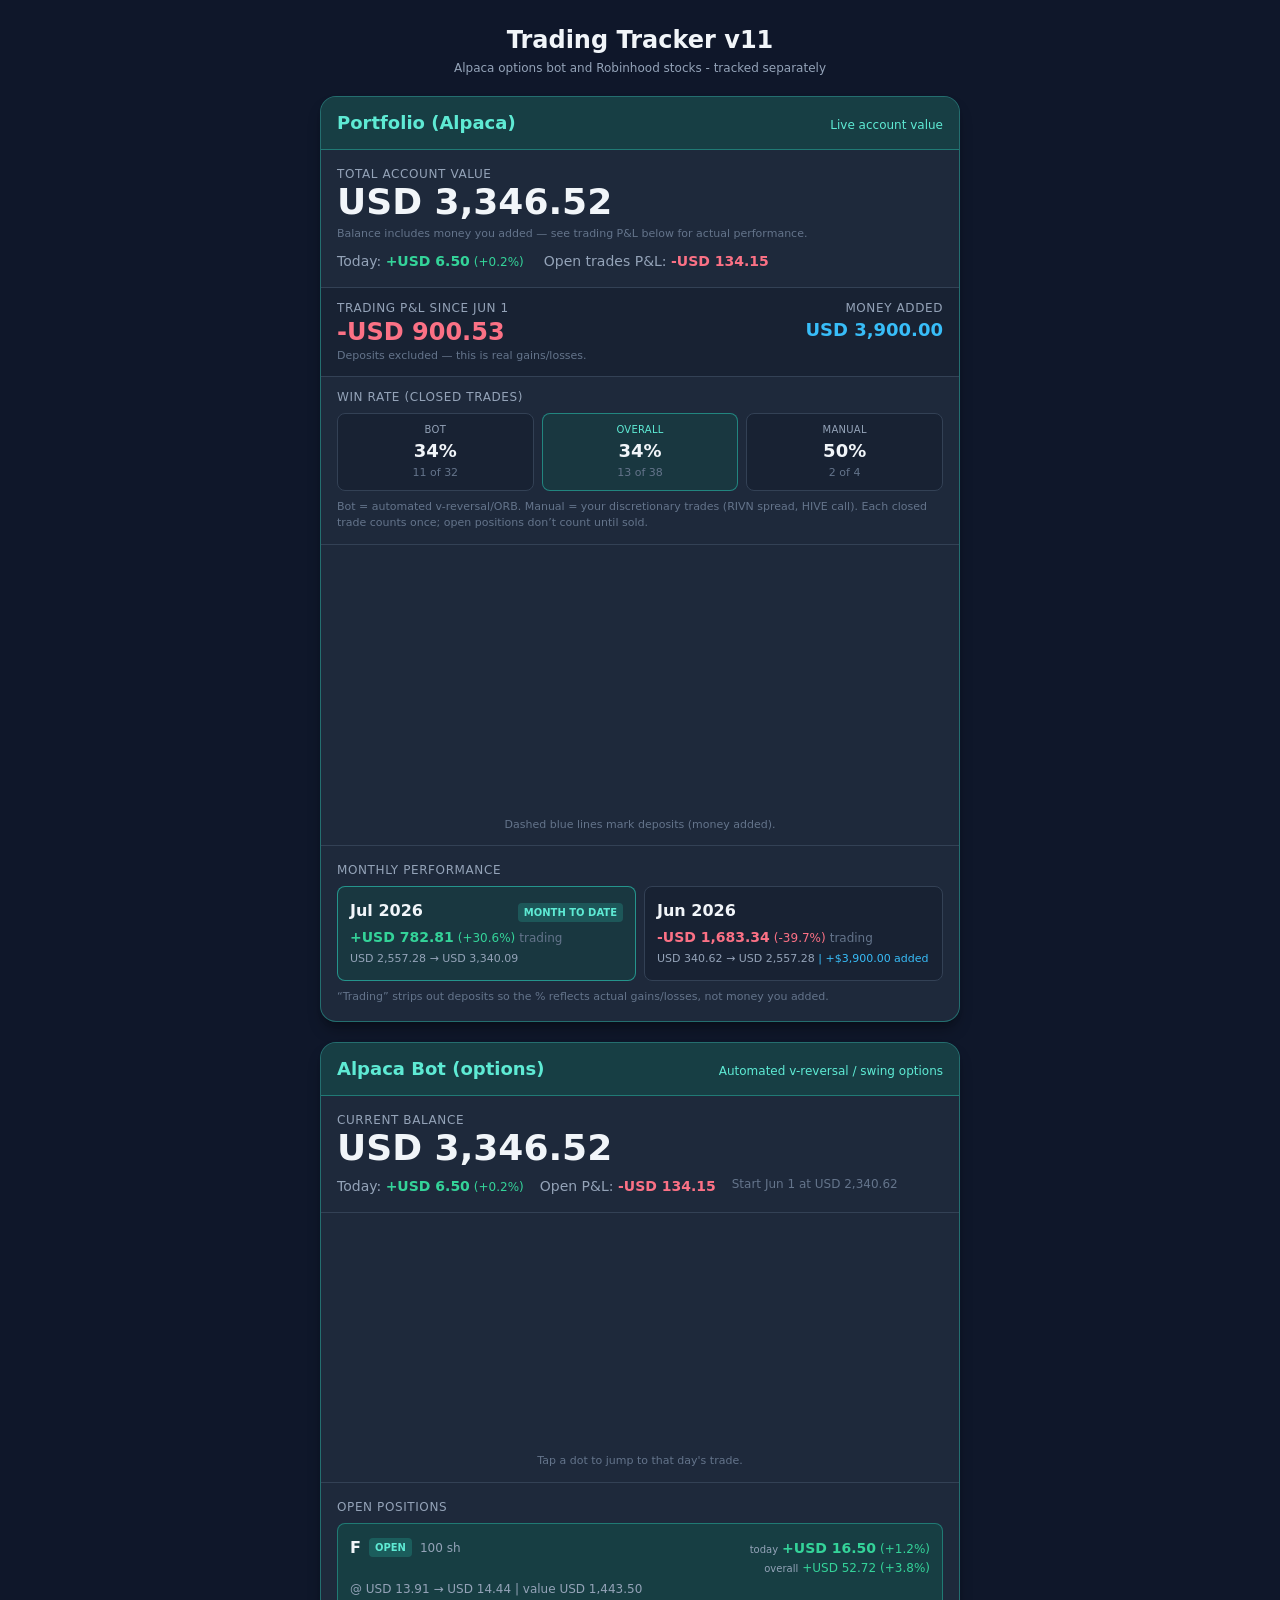
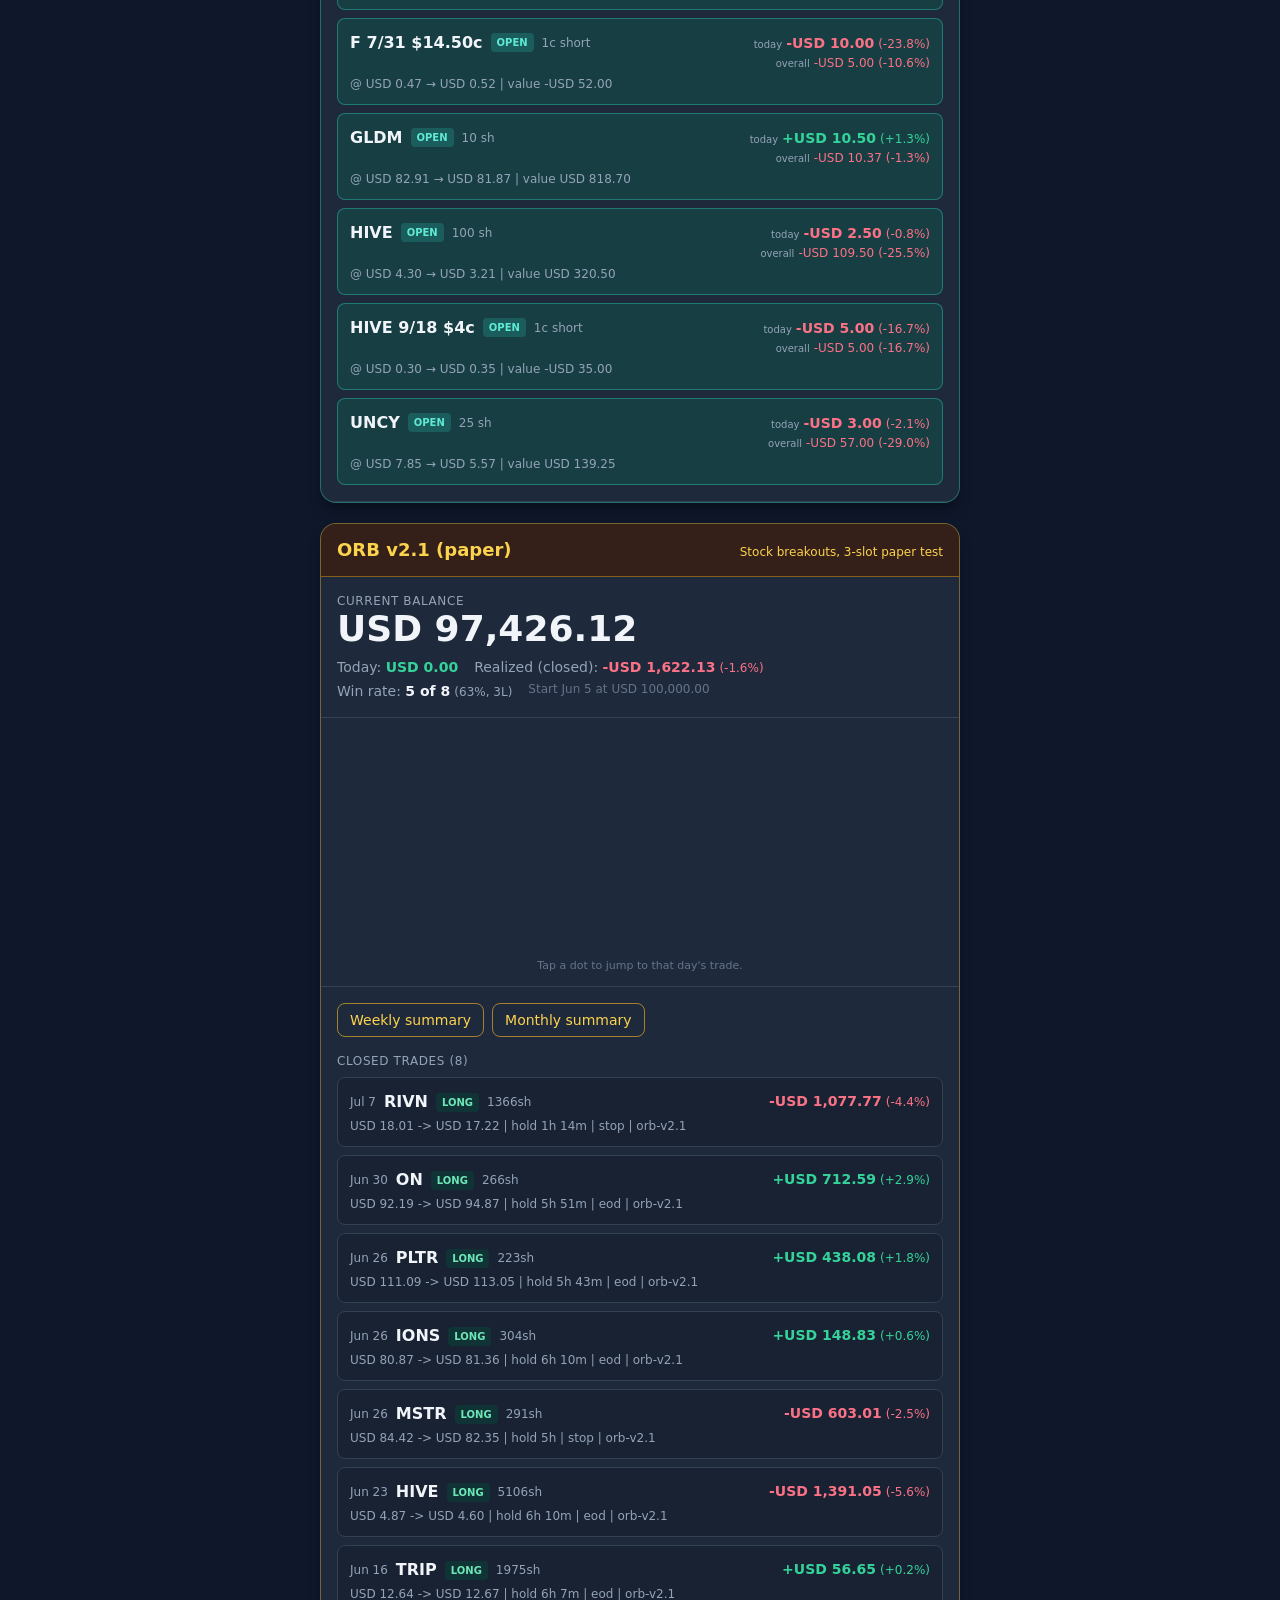
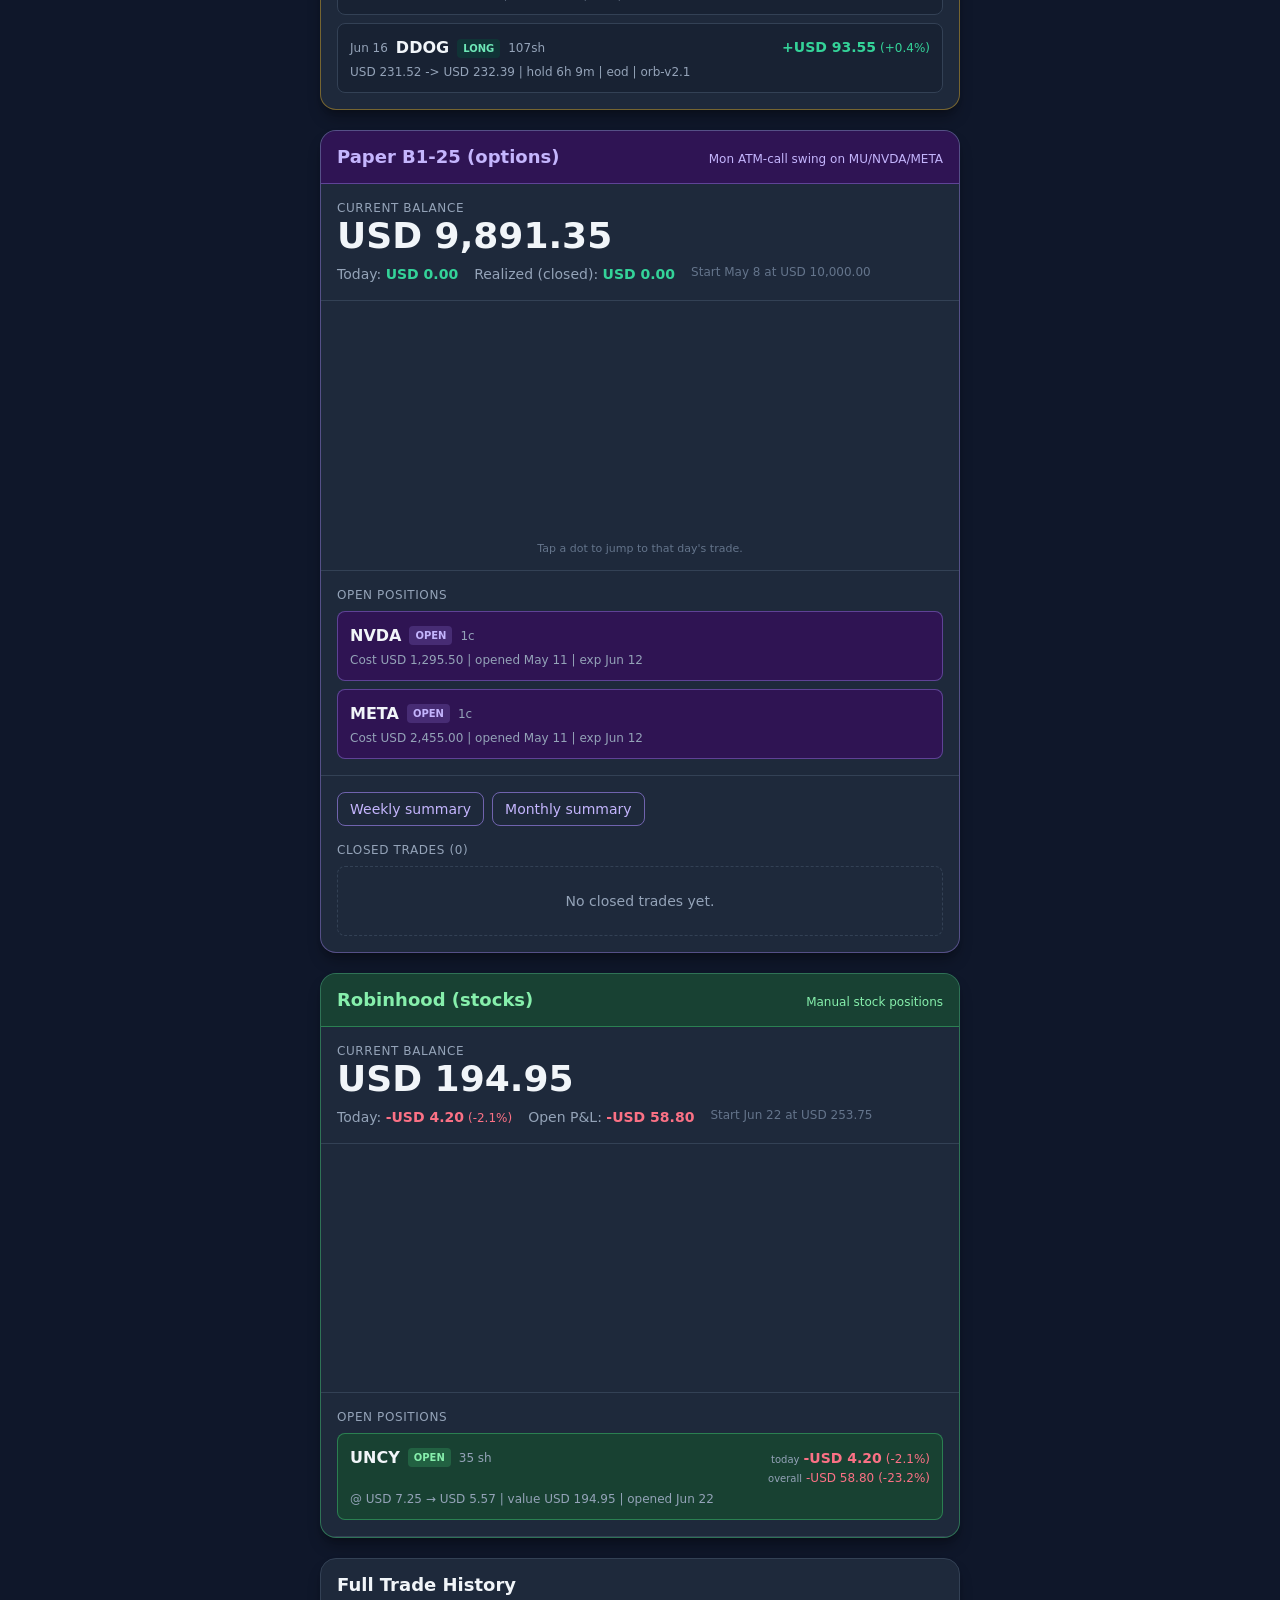
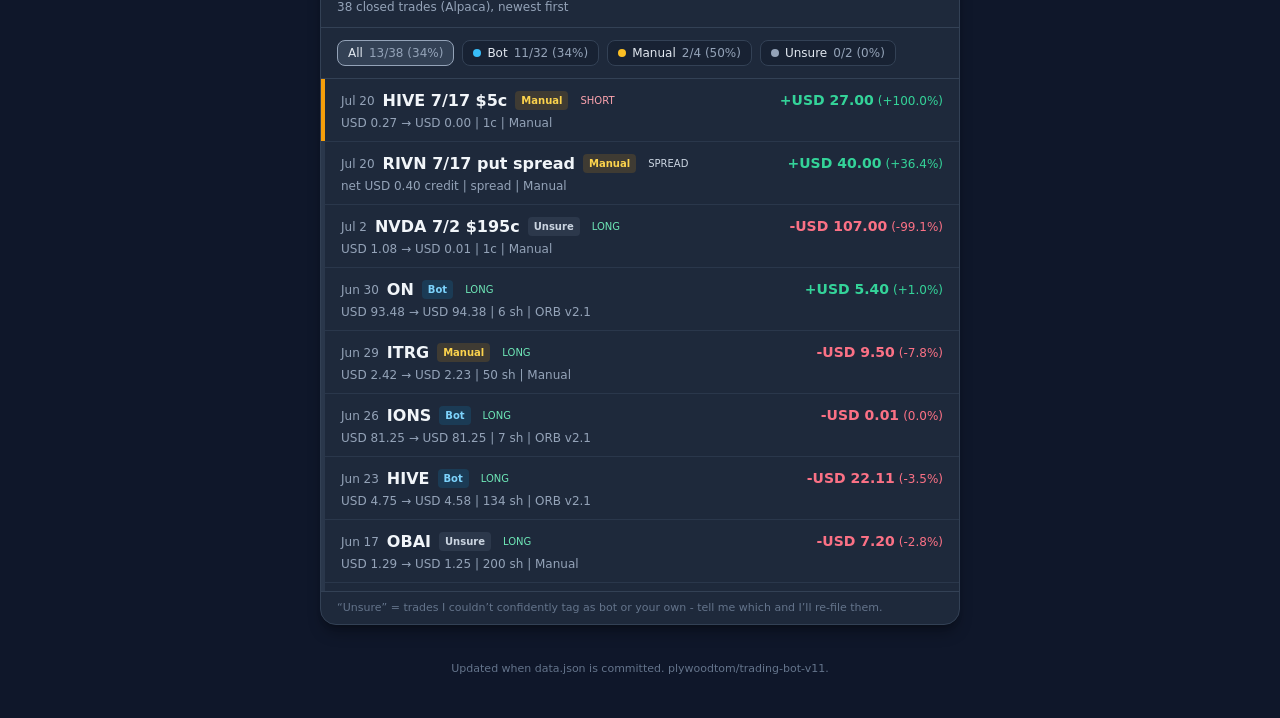
==== commit 6464a4b2: "Merge spread legs into single trades (RIVN = one +$40 win)" ====
--- a/index.html
+++ b/index.html
@@ -6,7 +6,7 @@
     <meta name="viewport" content="width=device-width, initial-scale=1.0, viewport-fit=cover" />
     <meta name="theme-color" content="#0f172a" />
     <title>Trading Tracker v11</title>
-    <script type="module" crossorigin src="./assets/index-B6raBhrK.js"></script>
+    <script type="module" crossorigin src="./assets/index-B8Lehdkj.js"></script>
     <link rel="stylesheet" crossorigin href="./assets/index-BQFKHQ5M.css">
   </head>
   <body>
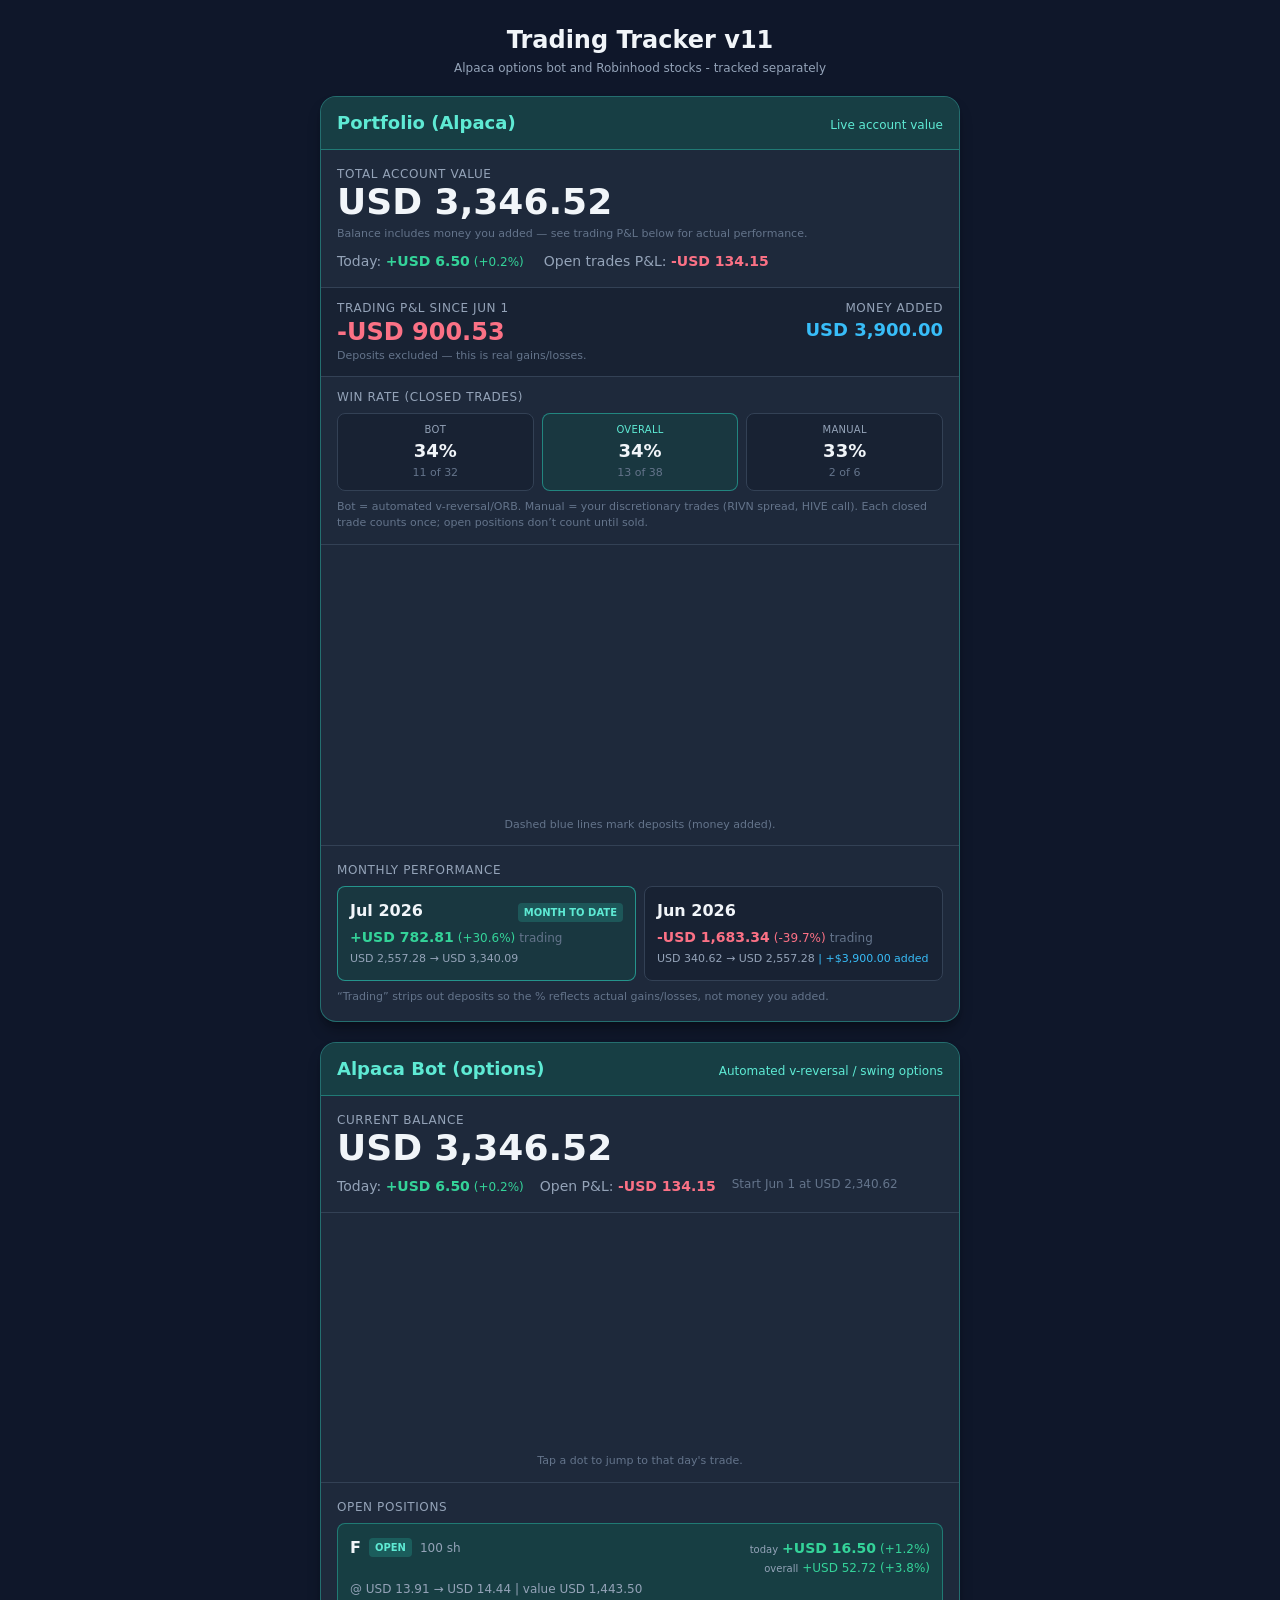
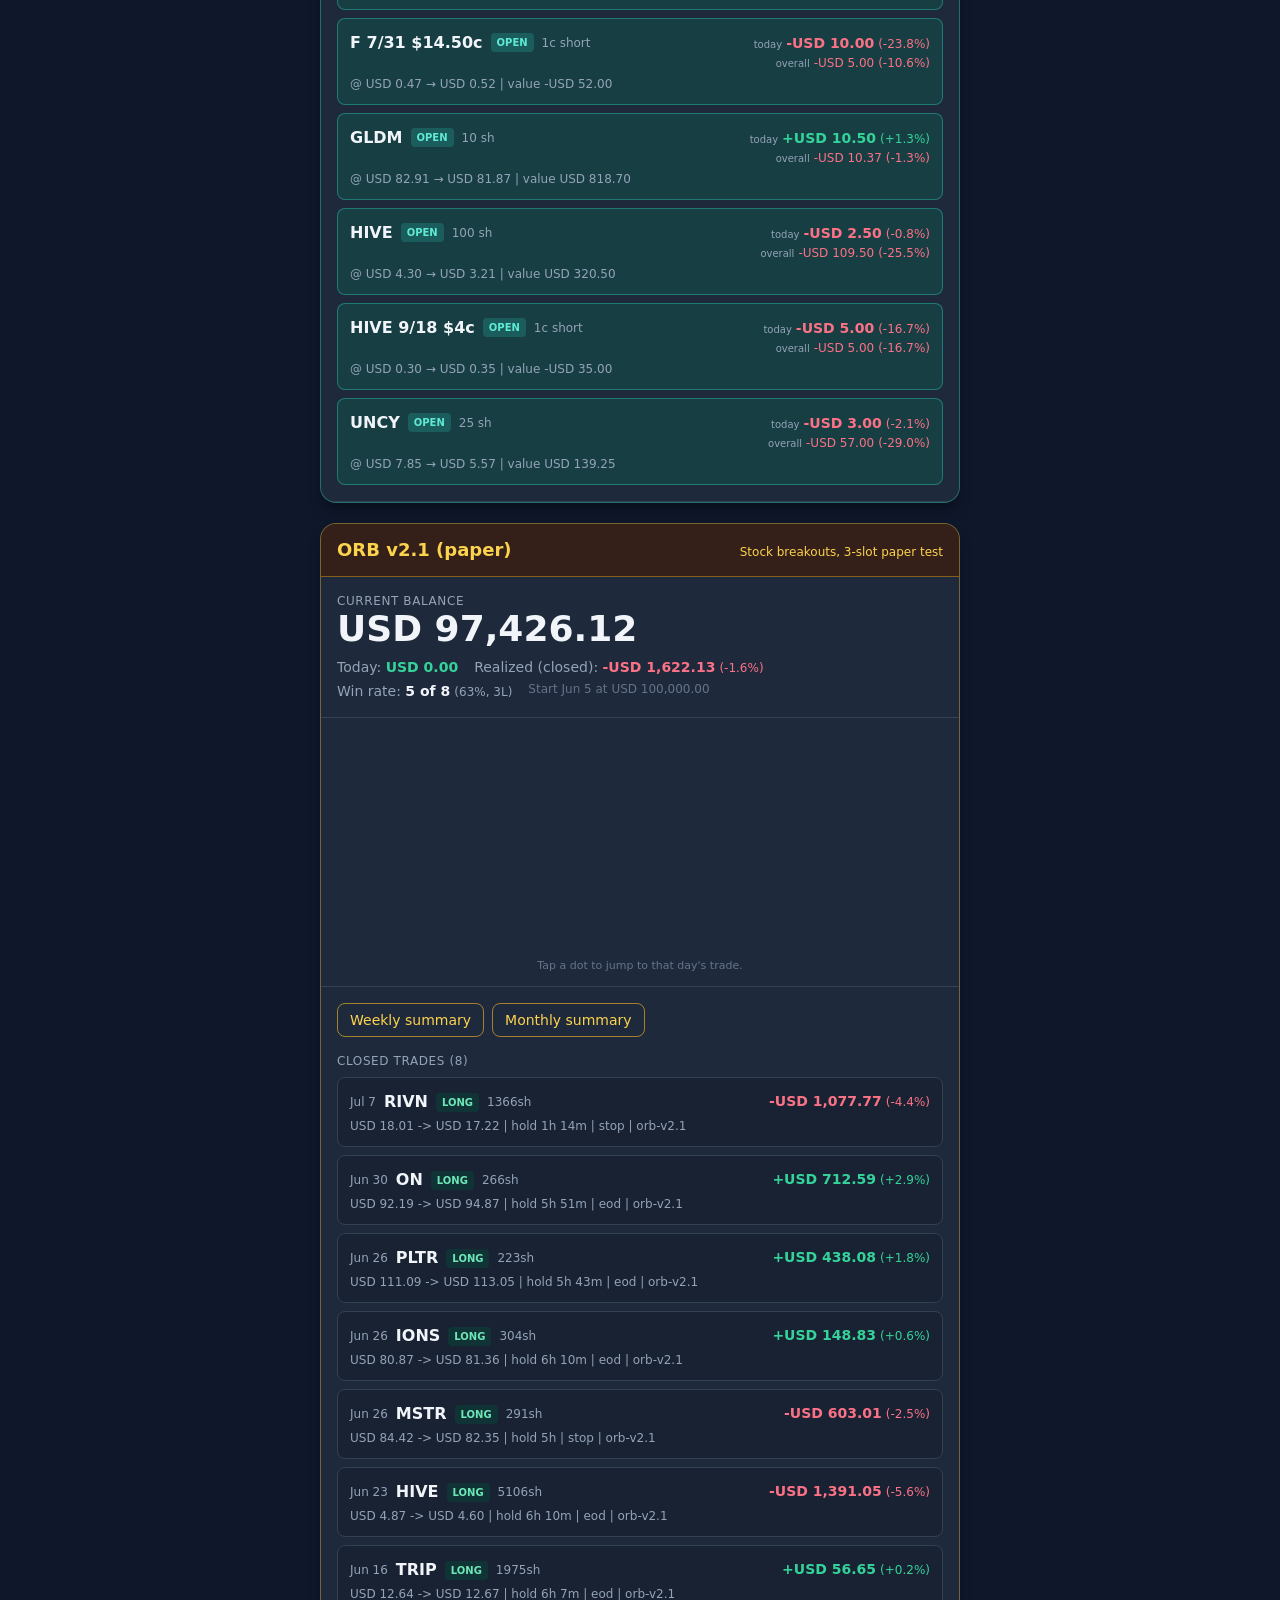
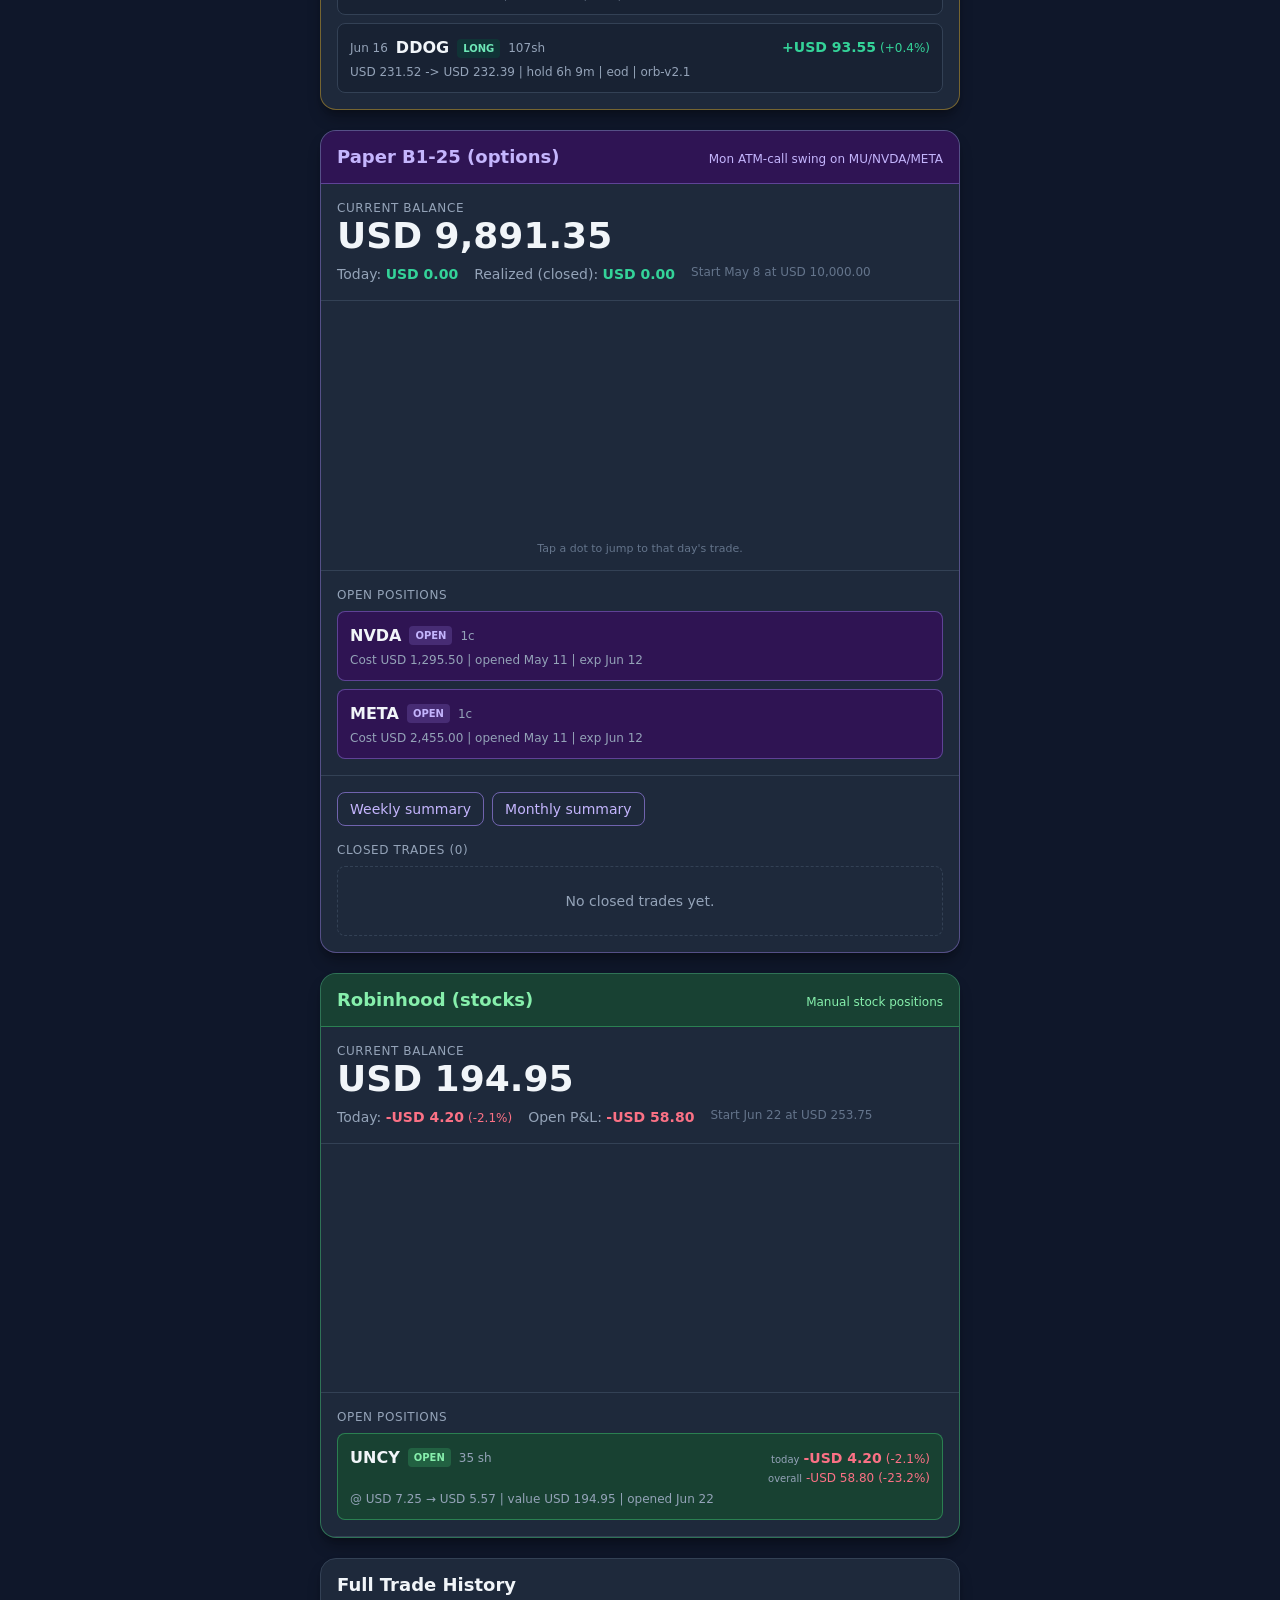
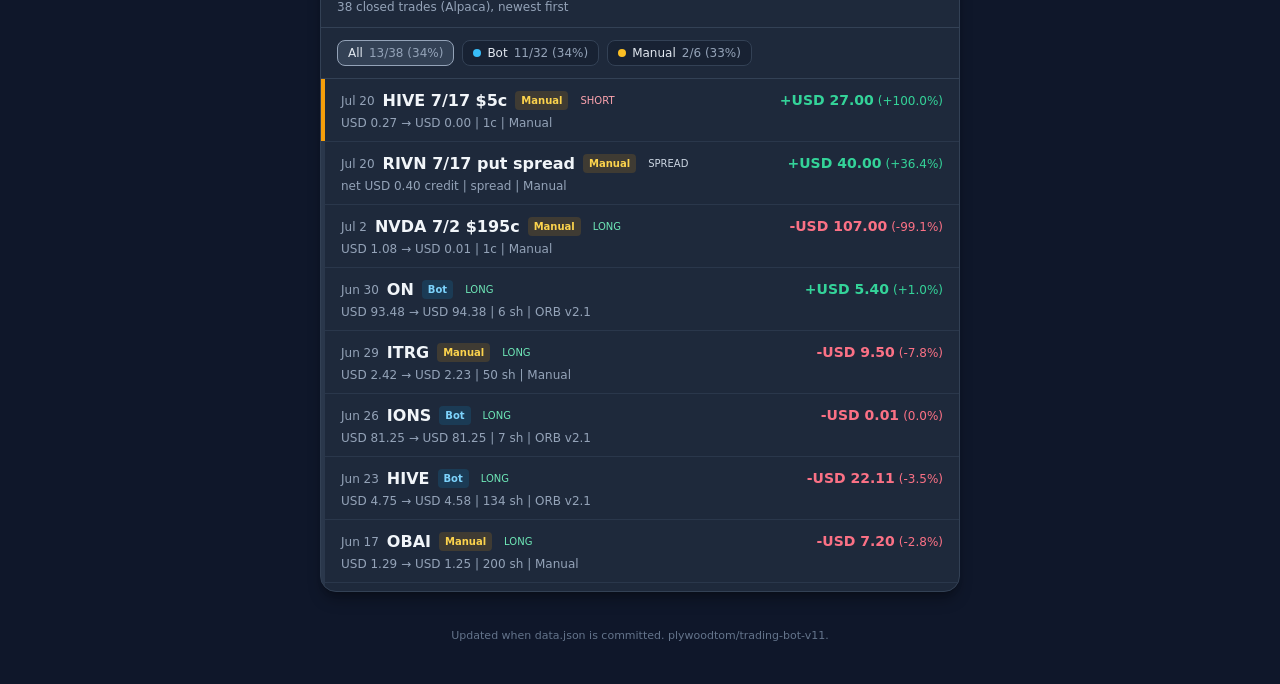
==== commit b6b55edb: "Refile NVDA 7/2 + OBAI as manual (Tom confirmed); clear unsure bucket" ====
--- a/index.html
+++ b/index.html
@@ -6,7 +6,7 @@
     <meta name="viewport" content="width=device-width, initial-scale=1.0, viewport-fit=cover" />
     <meta name="theme-color" content="#0f172a" />
     <title>Trading Tracker v11</title>
-    <script type="module" crossorigin src="./assets/index-B8Lehdkj.js"></script>
+    <script type="module" crossorigin src="./assets/index-DGLLnd1v.js"></script>
     <link rel="stylesheet" crossorigin href="./assets/index-BQFKHQ5M.css">
   </head>
   <body>
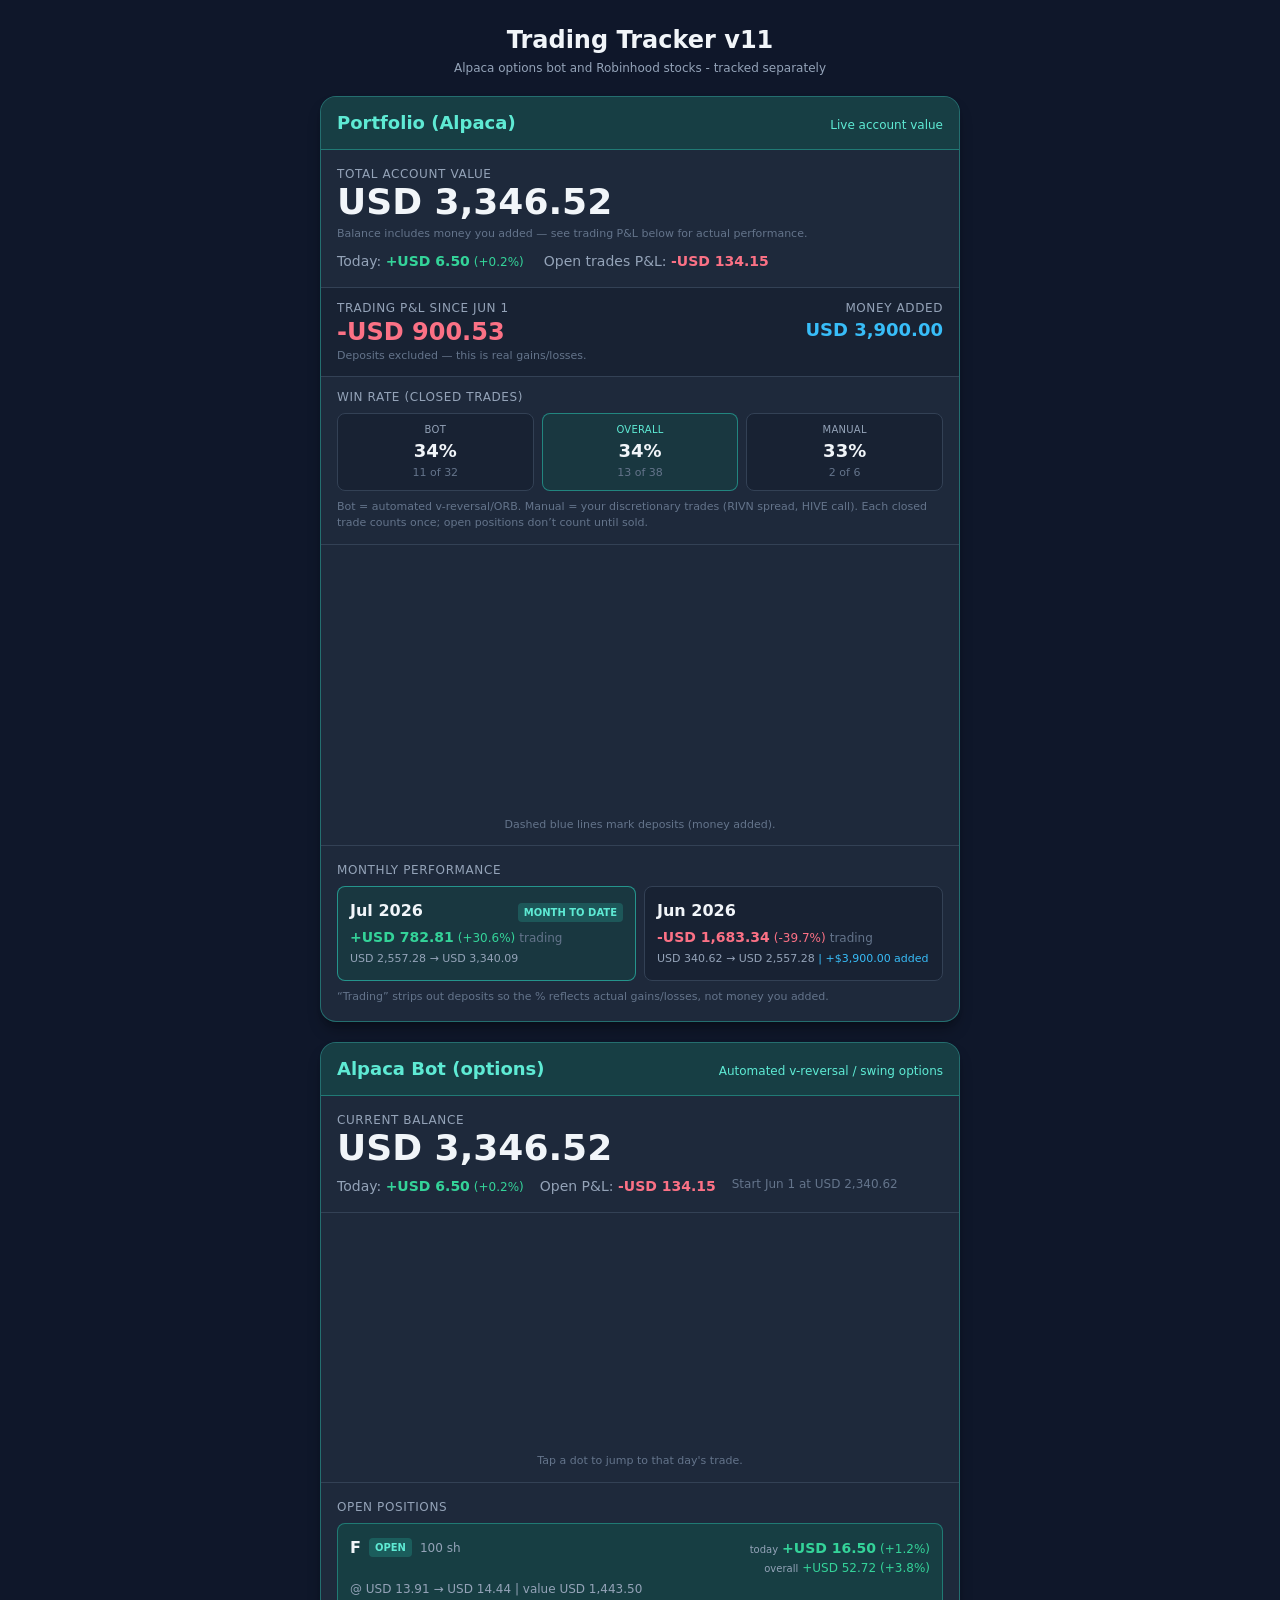
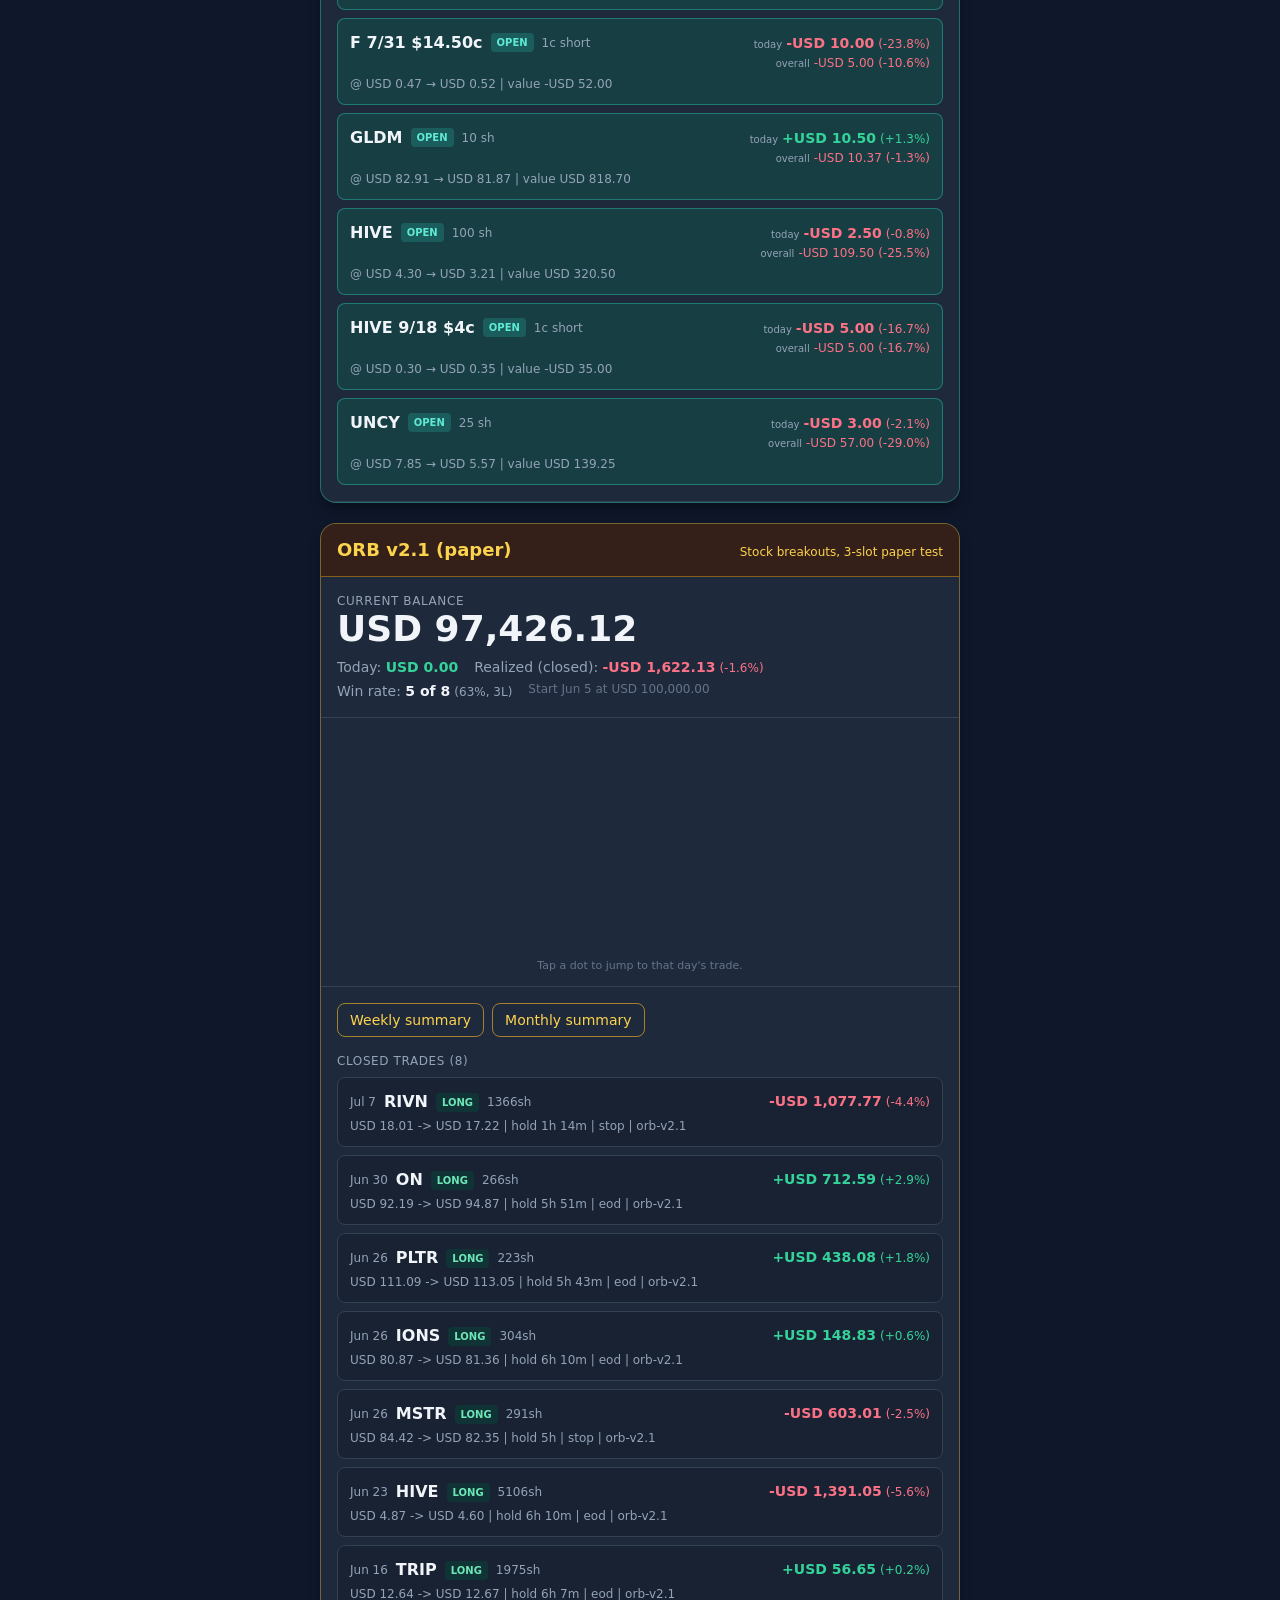
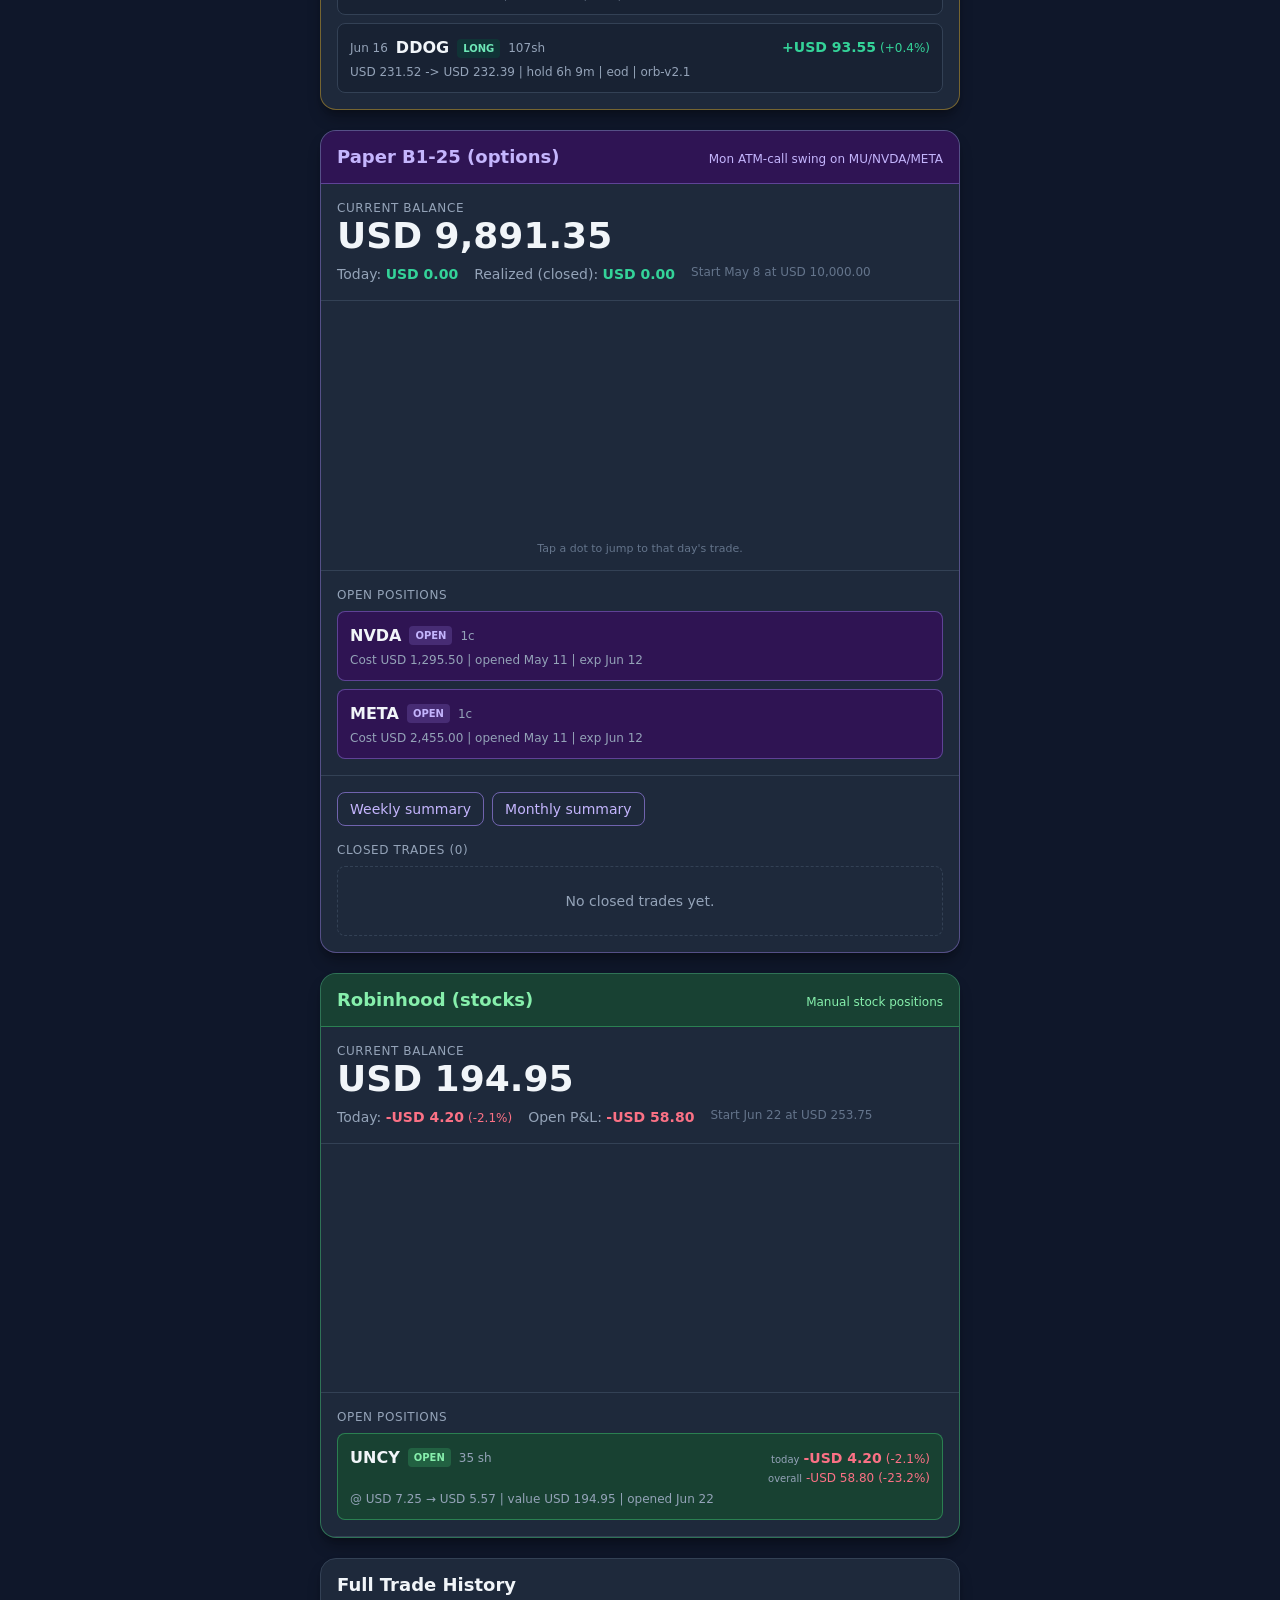
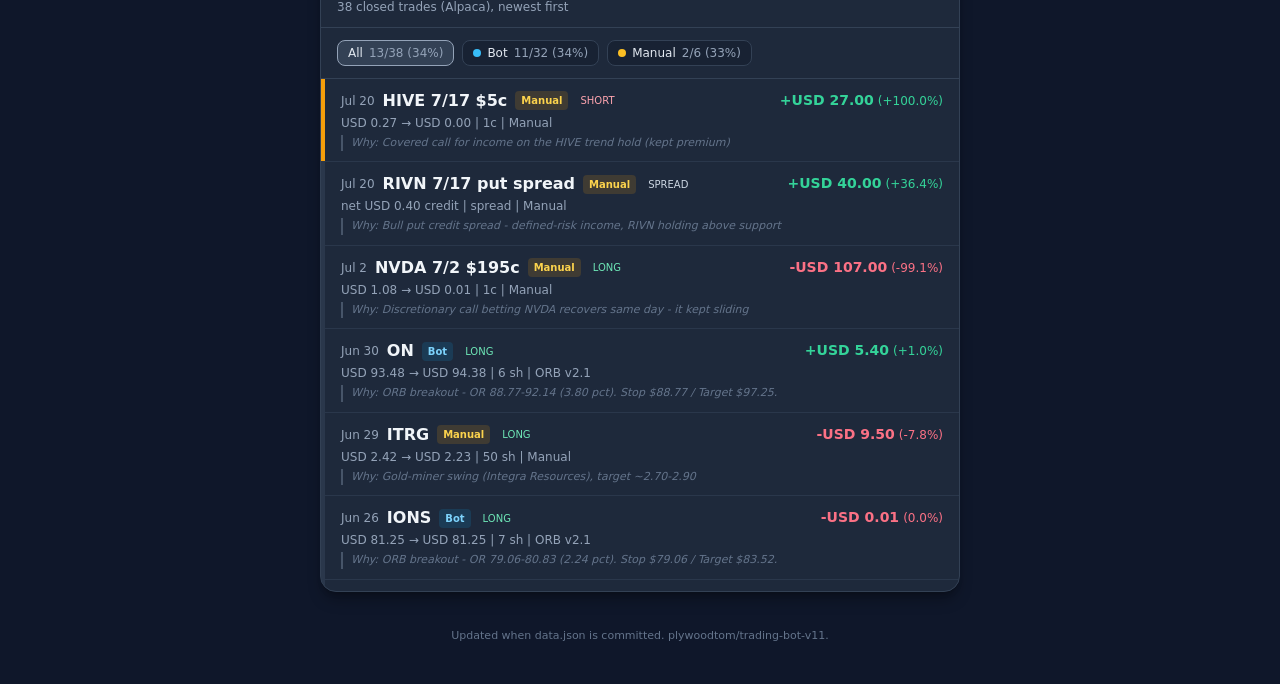
==== commit eebb8daf: "Trade journal: trigger/why on each trade (ORB from logs, manual backfilled)" ====
--- a/index.html
+++ b/index.html
@@ -6,8 +6,8 @@
     <meta name="viewport" content="width=device-width, initial-scale=1.0, viewport-fit=cover" />
     <meta name="theme-color" content="#0f172a" />
     <title>Trading Tracker v11</title>
-    <script type="module" crossorigin src="./assets/index-DGLLnd1v.js"></script>
-    <link rel="stylesheet" crossorigin href="./assets/index-BQFKHQ5M.css">
+    <script type="module" crossorigin src="./assets/index-20UmNWmT.js"></script>
+    <link rel="stylesheet" crossorigin href="./assets/index-ydgCnETl.css">
   </head>
   <body>
     <div id="root"></div>
--- a/assets/index-ydgCnETl.css
+++ b/assets/index-ydgCnETl.css
@@ -0,0 +1 @@
+*,:before,:after{--tw-border-spacing-x: 0;--tw-border-spacing-y: 0;--tw-translate-x: 0;--tw-translate-y: 0;--tw-rotate: 0;--tw-skew-x: 0;--tw-skew-y: 0;--tw-scale-x: 1;--tw-scale-y: 1;--tw-pan-x: ;--tw-pan-y: ;--tw-pinch-zoom: ;--tw-scroll-snap-strictness: proximity;--tw-gradient-from-position: ;--tw-gradient-via-position: ;--tw-gradient-to-position: ;--tw-ordinal: ;--tw-slashed-zero: ;--tw-numeric-figure: ;--tw-numeric-spacing: ;--tw-numeric-fraction: ;--tw-ring-inset: ;--tw-ring-offset-width: 0px;--tw-ring-offset-color: #fff;--tw-ring-color: rgb(59 130 246 / .5);--tw-ring-offset-shadow: 0 0 #0000;--tw-ring-shadow: 0 0 #0000;--tw-shadow: 0 0 #0000;--tw-shadow-colored: 0 0 #0000;--tw-blur: ;--tw-brightness: ;--tw-contrast: ;--tw-grayscale: ;--tw-hue-rotate: ;--tw-invert: ;--tw-saturate: ;--tw-sepia: ;--tw-drop-shadow: ;--tw-backdrop-blur: ;--tw-backdrop-brightness: ;--tw-backdrop-contrast: ;--tw-backdrop-grayscale: ;--tw-backdrop-hue-rotate: ;--tw-backdrop-invert: ;--tw-backdrop-opacity: ;--tw-backdrop-saturate: ;--tw-backdrop-sepia: ;--tw-contain-size: ;--tw-contain-layout: ;--tw-contain-paint: ;--tw-contain-style: }::backdrop{--tw-border-spacing-x: 0;--tw-border-spacing-y: 0;--tw-translate-x: 0;--tw-translate-y: 0;--tw-rotate: 0;--tw-skew-x: 0;--tw-skew-y: 0;--tw-scale-x: 1;--tw-scale-y: 1;--tw-pan-x: ;--tw-pan-y: ;--tw-pinch-zoom: ;--tw-scroll-snap-strictness: proximity;--tw-gradient-from-position: ;--tw-gradient-via-position: ;--tw-gradient-to-position: ;--tw-ordinal: ;--tw-slashed-zero: ;--tw-numeric-figure: ;--tw-numeric-spacing: ;--tw-numeric-fraction: ;--tw-ring-inset: ;--tw-ring-offset-width: 0px;--tw-ring-offset-color: #fff;--tw-ring-color: rgb(59 130 246 / .5);--tw-ring-offset-shadow: 0 0 #0000;--tw-ring-shadow: 0 0 #0000;--tw-shadow: 0 0 #0000;--tw-shadow-colored: 0 0 #0000;--tw-blur: ;--tw-brightness: ;--tw-contrast: ;--tw-grayscale: ;--tw-hue-rotate: ;--tw-invert: ;--tw-saturate: ;--tw-sepia: ;--tw-drop-shadow: ;--tw-backdrop-blur: ;--tw-backdrop-brightness: ;--tw-backdrop-contrast: ;--tw-backdrop-grayscale: ;--tw-backdrop-hue-rotate: ;--tw-backdrop-invert: ;--tw-backdrop-opacity: ;--tw-backdrop-saturate: ;--tw-backdrop-sepia: ;--tw-contain-size: ;--tw-contain-layout: ;--tw-contain-paint: ;--tw-contain-style: }*,:before,:after{box-sizing:border-box;border-width:0;border-style:solid;border-color:#e5e7eb}:before,:after{--tw-content: ""}html,:host{line-height:1.5;-webkit-text-size-adjust:100%;-moz-tab-size:4;-o-tab-size:4;tab-size:4;font-family:ui-sans-serif,system-ui,sans-serif,"Apple Color Emoji","Segoe UI Emoji",Segoe UI Symbol,"Noto Color Emoji";font-feature-settings:normal;font-variation-settings:normal;-webkit-tap-highlight-color:transparent}body{margin:0;line-height:inherit}hr{height:0;color:inherit;border-top-width:1px}abbr:where([title]){-webkit-text-decoration:underline dotted;text-decoration:underline dotted}h1,h2,h3,h4,h5,h6{font-size:inherit;font-weight:inherit}a{color:inherit;text-decoration:inherit}b,strong{font-weight:bolder}code,kbd,samp,pre{font-family:ui-monospace,SFMono-Regular,Menlo,Monaco,Consolas,Liberation Mono,Courier New,monospace;font-feature-settings:normal;font-variation-settings:normal;font-size:1em}small{font-size:80%}sub,sup{font-size:75%;line-height:0;position:relative;vertical-align:baseline}sub{bottom:-.25em}sup{top:-.5em}table{text-indent:0;border-color:inherit;border-collapse:collapse}button,input,optgroup,select,textarea{font-family:inherit;font-feature-settings:inherit;font-variation-settings:inherit;font-size:100%;font-weight:inherit;line-height:inherit;letter-spacing:inherit;color:inherit;margin:0;padding:0}button,select{text-transform:none}button,input:where([type=button]),input:where([type=reset]),input:where([type=submit]){-webkit-appearance:button;background-color:transparent;background-image:none}:-moz-focusring{outline:auto}:-moz-ui-invalid{box-shadow:none}progress{vertical-align:baseline}::-webkit-inner-spin-button,::-webkit-outer-spin-button{height:auto}[type=search]{-webkit-appearance:textfield;outline-offset:-2px}::-webkit-search-decoration{-webkit-appearance:none}::-webkit-file-upload-button{-webkit-appearance:button;font:inherit}summary{display:list-item}blockquote,dl,dd,h1,h2,h3,h4,h5,h6,hr,figure,p,pre{margin:0}fieldset{margin:0;padding:0}legend{padding:0}ol,ul,menu{list-style:none;margin:0;padding:0}dialog{padding:0}textarea{resize:vertical}input::-moz-placeholder,textarea::-moz-placeholder{opacity:1;color:#9ca3af}input::placeholder,textarea::placeholder{opacity:1;color:#9ca3af}button,[role=button]{cursor:pointer}:disabled{cursor:default}img,svg,video,canvas,audio,iframe,embed,object{display:block;vertical-align:middle}img,video{max-width:100%;height:auto}[hidden]:where(:not([hidden=until-found])){display:none}.fixed{position:fixed}.absolute{position:absolute}.relative{position:relative}.inset-0{top:0;right:0;bottom:0;left:0}.z-50{z-index:50}.mx-auto{margin-left:auto;margin-right:auto}.mb-2{margin-bottom:.5rem}.ml-1{margin-left:.25rem}.mr-1{margin-right:.25rem}.mt-0\.5{margin-top:.125rem}.mt-1{margin-top:.25rem}.mt-2{margin-top:.5rem}.block{display:block}.flex{display:flex}.grid{display:grid}.hidden{display:none}.h-2{height:.5rem}.h-40{height:10rem}.h-48{height:12rem}.h-52{height:13rem}.max-h-\[32rem\]{max-height:32rem}.max-h-\[90vh\]{max-height:90vh}.min-h-full{min-height:100%}.w-2{width:.5rem}.w-full{width:100%}.max-w-2xl{max-width:42rem}.grid-cols-1{grid-template-columns:repeat(1,minmax(0,1fr))}.grid-cols-3{grid-template-columns:repeat(3,minmax(0,1fr))}.flex-col{flex-direction:column}.flex-wrap{flex-wrap:wrap}.items-end{align-items:flex-end}.items-center{align-items:center}.items-baseline{align-items:baseline}.justify-center{justify-content:center}.justify-between{justify-content:space-between}.gap-1{gap:.25rem}.gap-1\.5{gap:.375rem}.gap-2{gap:.5rem}.gap-x-4{-moz-column-gap:1rem;column-gap:1rem}.gap-x-5{-moz-column-gap:1.25rem;column-gap:1.25rem}.gap-y-1{row-gap:.25rem}.space-y-2>:not([hidden])~:not([hidden]){--tw-space-y-reverse: 0;margin-top:calc(.5rem * calc(1 - var(--tw-space-y-reverse)));margin-bottom:calc(.5rem * var(--tw-space-y-reverse))}.space-y-3>:not([hidden])~:not([hidden]){--tw-space-y-reverse: 0;margin-top:calc(.75rem * calc(1 - var(--tw-space-y-reverse)));margin-bottom:calc(.75rem * var(--tw-space-y-reverse))}.space-y-5>:not([hidden])~:not([hidden]){--tw-space-y-reverse: 0;margin-top:calc(1.25rem * calc(1 - var(--tw-space-y-reverse)));margin-bottom:calc(1.25rem * var(--tw-space-y-reverse))}.divide-y>:not([hidden])~:not([hidden]){--tw-divide-y-reverse: 0;border-top-width:calc(1px * calc(1 - var(--tw-divide-y-reverse)));border-bottom-width:calc(1px * var(--tw-divide-y-reverse))}.divide-slate-700\/60>:not([hidden])~:not([hidden]){border-color:#33415599}.overflow-hidden{overflow:hidden}.overflow-y-auto{overflow-y:auto}.rounded{border-radius:.25rem}.rounded-2xl{border-radius:1rem}.rounded-full{border-radius:9999px}.rounded-lg{border-radius:.5rem}.rounded-t-2xl{border-top-left-radius:1rem;border-top-right-radius:1rem}.border{border-width:1px}.border-b{border-bottom-width:1px}.border-l-2{border-left-width:2px}.border-l-4{border-left-width:4px}.border-t{border-top-width:1px}.border-dashed{border-style:dashed}.border-alpaca\/40{border-color:#2dd4bf66}.border-alpaca\/50{border-color:#2dd4bf80}.border-alpaca\/60{border-color:#2dd4bf99}.border-orbv21\/40{border-color:#fbbf2466}.border-orbv21\/60{border-color:#fbbf2499}.border-paperb125\/40{border-color:#a78bfa66}.border-paperb125\/60{border-color:#a78bfa99}.border-robinhood\/40{border-color:#4ade8066}.border-robinhood\/50{border-color:#4ade8080}.border-robinhood\/60{border-color:#4ade8099}.border-rose-800{--tw-border-opacity: 1;border-color:rgb(159 18 57 / var(--tw-border-opacity, 1))}.border-slate-400{--tw-border-opacity: 1;border-color:rgb(148 163 184 / var(--tw-border-opacity, 1))}.border-slate-600{--tw-border-opacity: 1;border-color:rgb(71 85 105 / var(--tw-border-opacity, 1))}.border-slate-700{--tw-border-opacity: 1;border-color:rgb(51 65 85 / var(--tw-border-opacity, 1))}.border-l-amber-500{--tw-border-opacity: 1;border-left-color:rgb(245 158 11 / var(--tw-border-opacity, 1))}.border-l-sky-500{--tw-border-opacity: 1;border-left-color:rgb(14 165 233 / var(--tw-border-opacity, 1))}.border-l-slate-500{--tw-border-opacity: 1;border-left-color:rgb(100 116 139 / var(--tw-border-opacity, 1))}.bg-alpaca{--tw-bg-opacity: 1;background-color:rgb(45 212 191 / var(--tw-bg-opacity, 1))}.bg-alpaca-bg\/40{background-color:#134e4a66}.bg-alpaca-bg\/60{background-color:#134e4a99}.bg-alpaca\/20{background-color:#2dd4bf33}.bg-amber-400{--tw-bg-opacity: 1;background-color:rgb(251 191 36 / var(--tw-bg-opacity, 1))}.bg-amber-500\/15{background-color:#f59e0b26}.bg-black\/70{background-color:#000000b3}.bg-emerald-900\/40{background-color:#064e3b66}.bg-orbv21{--tw-bg-opacity: 1;background-color:rgb(251 191 36 / var(--tw-bg-opacity, 1))}.bg-orbv21-bg\/60{background-color:#451a0399}.bg-orbv21\/20{background-color:#fbbf2433}.bg-paperb125{--tw-bg-opacity: 1;background-color:rgb(167 139 250 / var(--tw-bg-opacity, 1))}.bg-paperb125-bg\/60{background-color:#3b076499}.bg-paperb125\/20{background-color:#a78bfa33}.bg-robinhood{--tw-bg-opacity: 1;background-color:rgb(74 222 128 / var(--tw-bg-opacity, 1))}.bg-robinhood-bg\/60{background-color:#14532d99}.bg-robinhood\/20{background-color:#4ade8033}.bg-rose-900\/40{background-color:#88133766}.bg-rose-950\/60{background-color:#4c051999}.bg-sky-400{--tw-bg-opacity: 1;background-color:rgb(56 189 248 / var(--tw-bg-opacity, 1))}.bg-sky-500\/15{background-color:#0ea5e926}.bg-slate-400{--tw-bg-opacity: 1;background-color:rgb(148 163 184 / var(--tw-bg-opacity, 1))}.bg-slate-500\/20{background-color:#64748b33}.bg-slate-700{--tw-bg-opacity: 1;background-color:rgb(51 65 85 / var(--tw-bg-opacity, 1))}.bg-slate-800{--tw-bg-opacity: 1;background-color:rgb(30 41 59 / var(--tw-bg-opacity, 1))}.bg-slate-900{--tw-bg-opacity: 1;background-color:rgb(15 23 42 / var(--tw-bg-opacity, 1))}.bg-slate-900\/40{background-color:#0f172a66}.p-0{padding:0}.p-2{padding:.5rem}.p-3{padding:.75rem}.p-4{padding:1rem}.px-1{padding-left:.25rem;padding-right:.25rem}.px-1\.5{padding-left:.375rem;padding-right:.375rem}.px-2{padding-left:.5rem;padding-right:.5rem}.px-2\.5{padding-left:.625rem;padding-right:.625rem}.px-3{padding-left:.75rem;padding-right:.75rem}.px-4{padding-left:1rem;padding-right:1rem}.py-0\.5{padding-top:.125rem;padding-bottom:.125rem}.py-1{padding-top:.25rem;padding-bottom:.25rem}.py-1\.5{padding-top:.375rem;padding-bottom:.375rem}.py-12{padding-top:3rem;padding-bottom:3rem}.py-2{padding-top:.5rem;padding-bottom:.5rem}.py-2\.5{padding-top:.625rem;padding-bottom:.625rem}.py-3{padding-top:.75rem;padding-bottom:.75rem}.py-4{padding-top:1rem;padding-bottom:1rem}.py-6{padding-top:1.5rem;padding-bottom:1.5rem}.py-8{padding-top:2rem;padding-bottom:2rem}.pl-2{padding-left:.5rem}.pt-4{padding-top:1rem}.text-center{text-align:center}.text-right{text-align:right}.text-2xl{font-size:1.5rem;line-height:2rem}.text-3xl{font-size:1.875rem;line-height:2.25rem}.text-\[10px\]{font-size:10px}.text-\[11px\]{font-size:11px}.text-base{font-size:1rem;line-height:1.5rem}.text-lg{font-size:1.125rem;line-height:1.75rem}.text-sm{font-size:.875rem;line-height:1.25rem}.text-xl{font-size:1.25rem;line-height:1.75rem}.text-xs{font-size:.75rem;line-height:1rem}.font-bold{font-weight:700}.font-medium{font-weight:500}.font-normal{font-weight:400}.font-semibold{font-weight:600}.uppercase{text-transform:uppercase}.italic{font-style:italic}.tabular-nums{--tw-numeric-spacing: tabular-nums;font-variant-numeric:var(--tw-ordinal) var(--tw-slashed-zero) var(--tw-numeric-figure) var(--tw-numeric-spacing) var(--tw-numeric-fraction)}.leading-none{line-height:1}.tracking-wide{letter-spacing:.025em}.tracking-wider{letter-spacing:.05em}.text-alpaca-dark{--tw-text-opacity: 1;color:rgb(94 234 212 / var(--tw-text-opacity, 1))}.text-amber-300{--tw-text-opacity: 1;color:rgb(252 211 77 / var(--tw-text-opacity, 1))}.text-emerald-300{--tw-text-opacity: 1;color:rgb(110 231 183 / var(--tw-text-opacity, 1))}.text-emerald-400{--tw-text-opacity: 1;color:rgb(52 211 153 / var(--tw-text-opacity, 1))}.text-orbv21-dark{--tw-text-opacity: 1;color:rgb(252 211 77 / var(--tw-text-opacity, 1))}.text-paperb125-dark{--tw-text-opacity: 1;color:rgb(196 181 253 / var(--tw-text-opacity, 1))}.text-robinhood-dark{--tw-text-opacity: 1;color:rgb(134 239 172 / var(--tw-text-opacity, 1))}.text-rose-300{--tw-text-opacity: 1;color:rgb(253 164 175 / var(--tw-text-opacity, 1))}.text-rose-400{--tw-text-opacity: 1;color:rgb(251 113 133 / var(--tw-text-opacity, 1))}.text-sky-300{--tw-text-opacity: 1;color:rgb(125 211 252 / var(--tw-text-opacity, 1))}.text-sky-400{--tw-text-opacity: 1;color:rgb(56 189 248 / var(--tw-text-opacity, 1))}.text-slate-100{--tw-text-opacity: 1;color:rgb(241 245 249 / var(--tw-text-opacity, 1))}.text-slate-200{--tw-text-opacity: 1;color:rgb(226 232 240 / var(--tw-text-opacity, 1))}.text-slate-300{--tw-text-opacity: 1;color:rgb(203 213 225 / var(--tw-text-opacity, 1))}.text-slate-400{--tw-text-opacity: 1;color:rgb(148 163 184 / var(--tw-text-opacity, 1))}.text-slate-500{--tw-text-opacity: 1;color:rgb(100 116 139 / var(--tw-text-opacity, 1))}.text-slate-900{--tw-text-opacity: 1;color:rgb(15 23 42 / var(--tw-text-opacity, 1))}.text-slate-900\/80{color:#0f172acc}.shadow-2xl{--tw-shadow: 0 25px 50px -12px rgb(0 0 0 / .25);--tw-shadow-colored: 0 25px 50px -12px var(--tw-shadow-color);box-shadow:var(--tw-ring-offset-shadow, 0 0 #0000),var(--tw-ring-shadow, 0 0 #0000),var(--tw-shadow)}.shadow-lg{--tw-shadow: 0 10px 15px -3px rgb(0 0 0 / .1), 0 4px 6px -4px rgb(0 0 0 / .1);--tw-shadow-colored: 0 10px 15px -3px var(--tw-shadow-color), 0 4px 6px -4px var(--tw-shadow-color);box-shadow:var(--tw-ring-offset-shadow, 0 0 #0000),var(--tw-ring-shadow, 0 0 #0000),var(--tw-shadow)}.shadow-black\/30{--tw-shadow-color: rgb(0 0 0 / .3);--tw-shadow: var(--tw-shadow-colored)}.shadow-black\/60{--tw-shadow-color: rgb(0 0 0 / .6);--tw-shadow: var(--tw-shadow-colored)}.filter{filter:var(--tw-blur) var(--tw-brightness) var(--tw-contrast) var(--tw-grayscale) var(--tw-hue-rotate) var(--tw-invert) var(--tw-saturate) var(--tw-sepia) var(--tw-drop-shadow)}:root{font-family:ui-sans-serif,system-ui,-apple-system,Segoe UI,Roboto,sans-serif;-webkit-font-smoothing:antialiased;-webkit-tap-highlight-color:transparent}html,body,#root{height:100%}body{margin:0;background:#0f172a;color:#f1f5f9}@keyframes flash-alpaca{0%{background-color:#2dd4bf59}to{background-color:transparent}}@keyframes flash-robinhood{0%{background-color:#4ade8059}to{background-color:transparent}}.flash-alpaca{animation:flash-alpaca 2.2s ease-out}.flash-robinhood{animation:flash-robinhood 2.2s ease-out}.hover\:bg-alpaca-bg\/40:hover{background-color:#134e4a66}.hover\:bg-alpaca-dark:hover{--tw-bg-opacity: 1;background-color:rgb(94 234 212 / var(--tw-bg-opacity, 1))}.hover\:bg-orbv21-bg\/40:hover{background-color:#451a0366}.hover\:bg-orbv21-dark:hover{--tw-bg-opacity: 1;background-color:rgb(252 211 77 / var(--tw-bg-opacity, 1))}.hover\:bg-paperb125-bg\/40:hover{background-color:#3b076466}.hover\:bg-paperb125-dark:hover{--tw-bg-opacity: 1;background-color:rgb(196 181 253 / var(--tw-bg-opacity, 1))}.hover\:bg-robinhood-bg\/40:hover{background-color:#14532d66}.hover\:bg-robinhood-dark:hover{--tw-bg-opacity: 1;background-color:rgb(134 239 172 / var(--tw-bg-opacity, 1))}.hover\:text-slate-900:hover{--tw-text-opacity: 1;color:rgb(15 23 42 / var(--tw-text-opacity, 1))}@media (min-width: 640px){.sm\:h-56{height:14rem}.sm\:h-64{height:16rem}.sm\:max-w-lg{max-width:32rem}.sm\:grid-cols-2{grid-template-columns:repeat(2,minmax(0,1fr))}.sm\:items-center{align-items:center}.sm\:rounded-2xl{border-radius:1rem}.sm\:p-4{padding:1rem}.sm\:px-4{padding-left:1rem;padding-right:1rem}.sm\:py-6{padding-top:1.5rem;padding-bottom:1.5rem}.sm\:text-2xl{font-size:1.5rem;line-height:2rem}.sm\:text-4xl{font-size:2.25rem;line-height:2.5rem}}
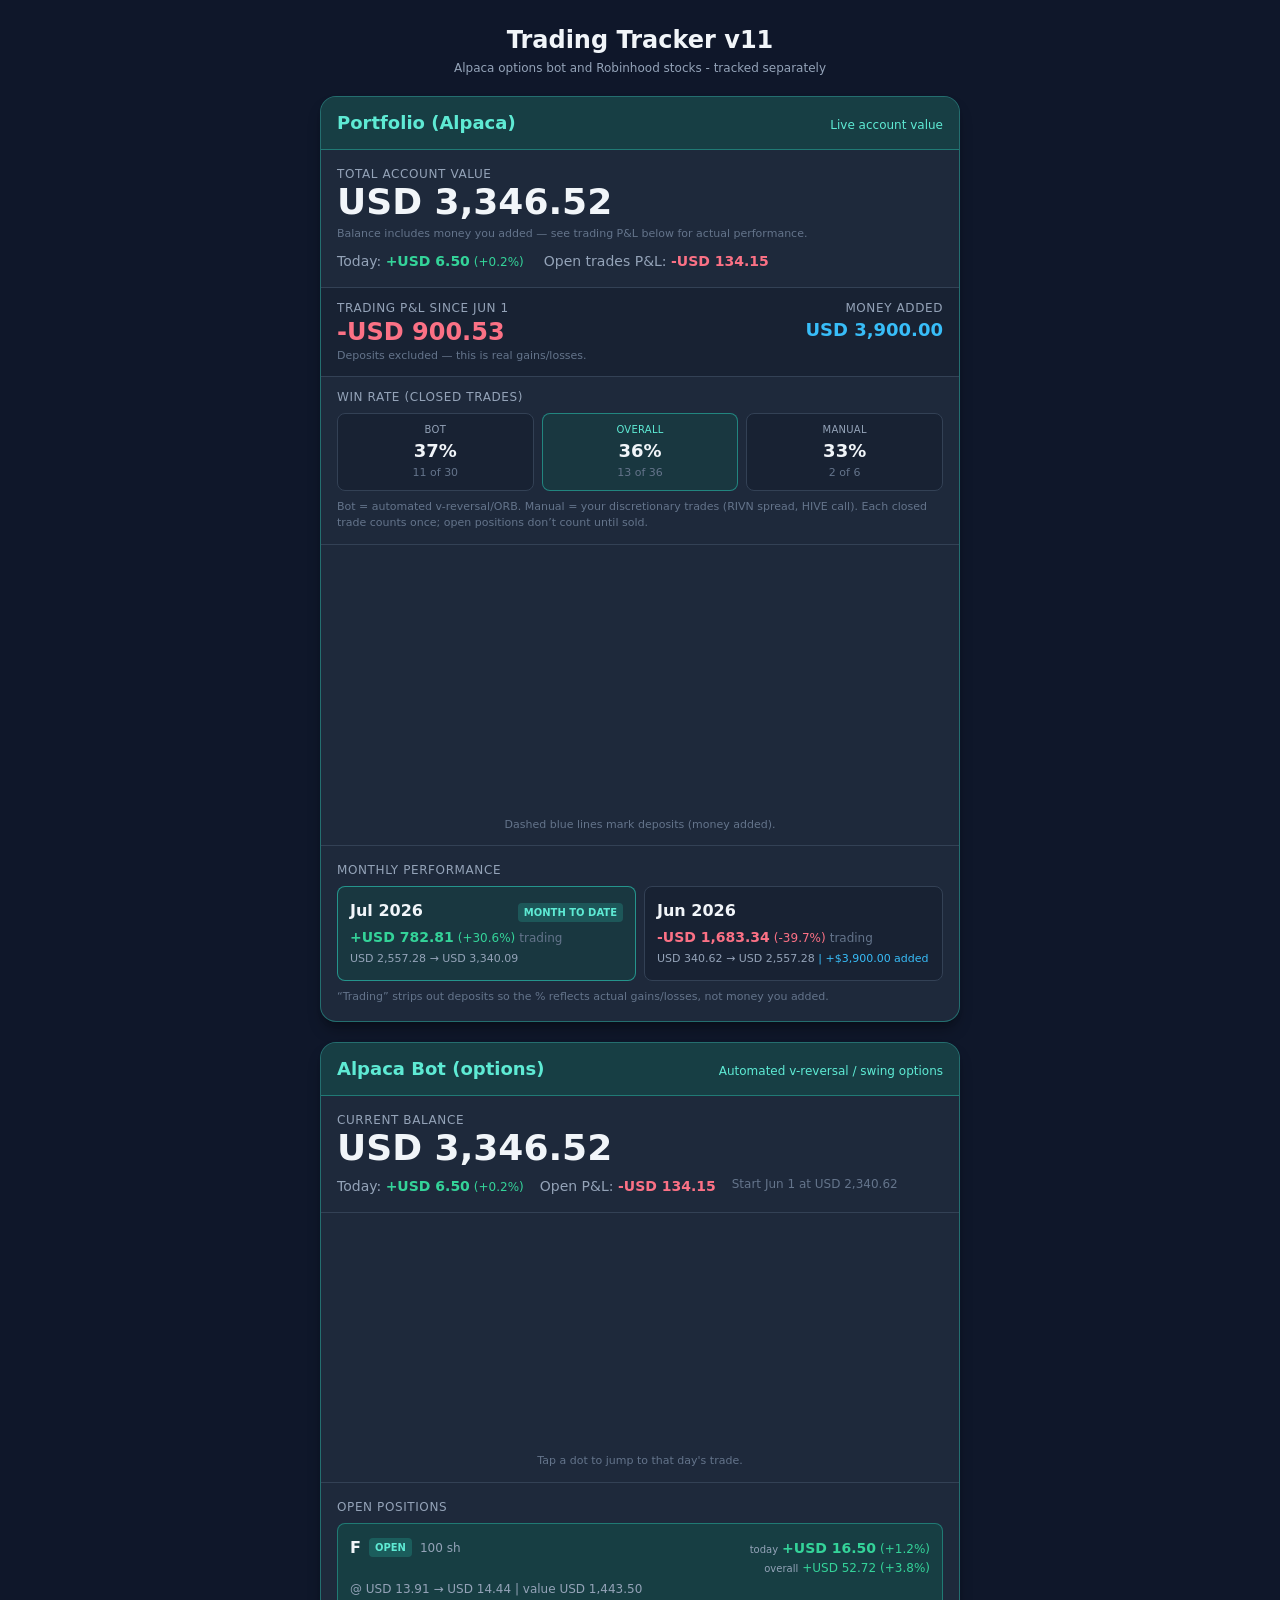
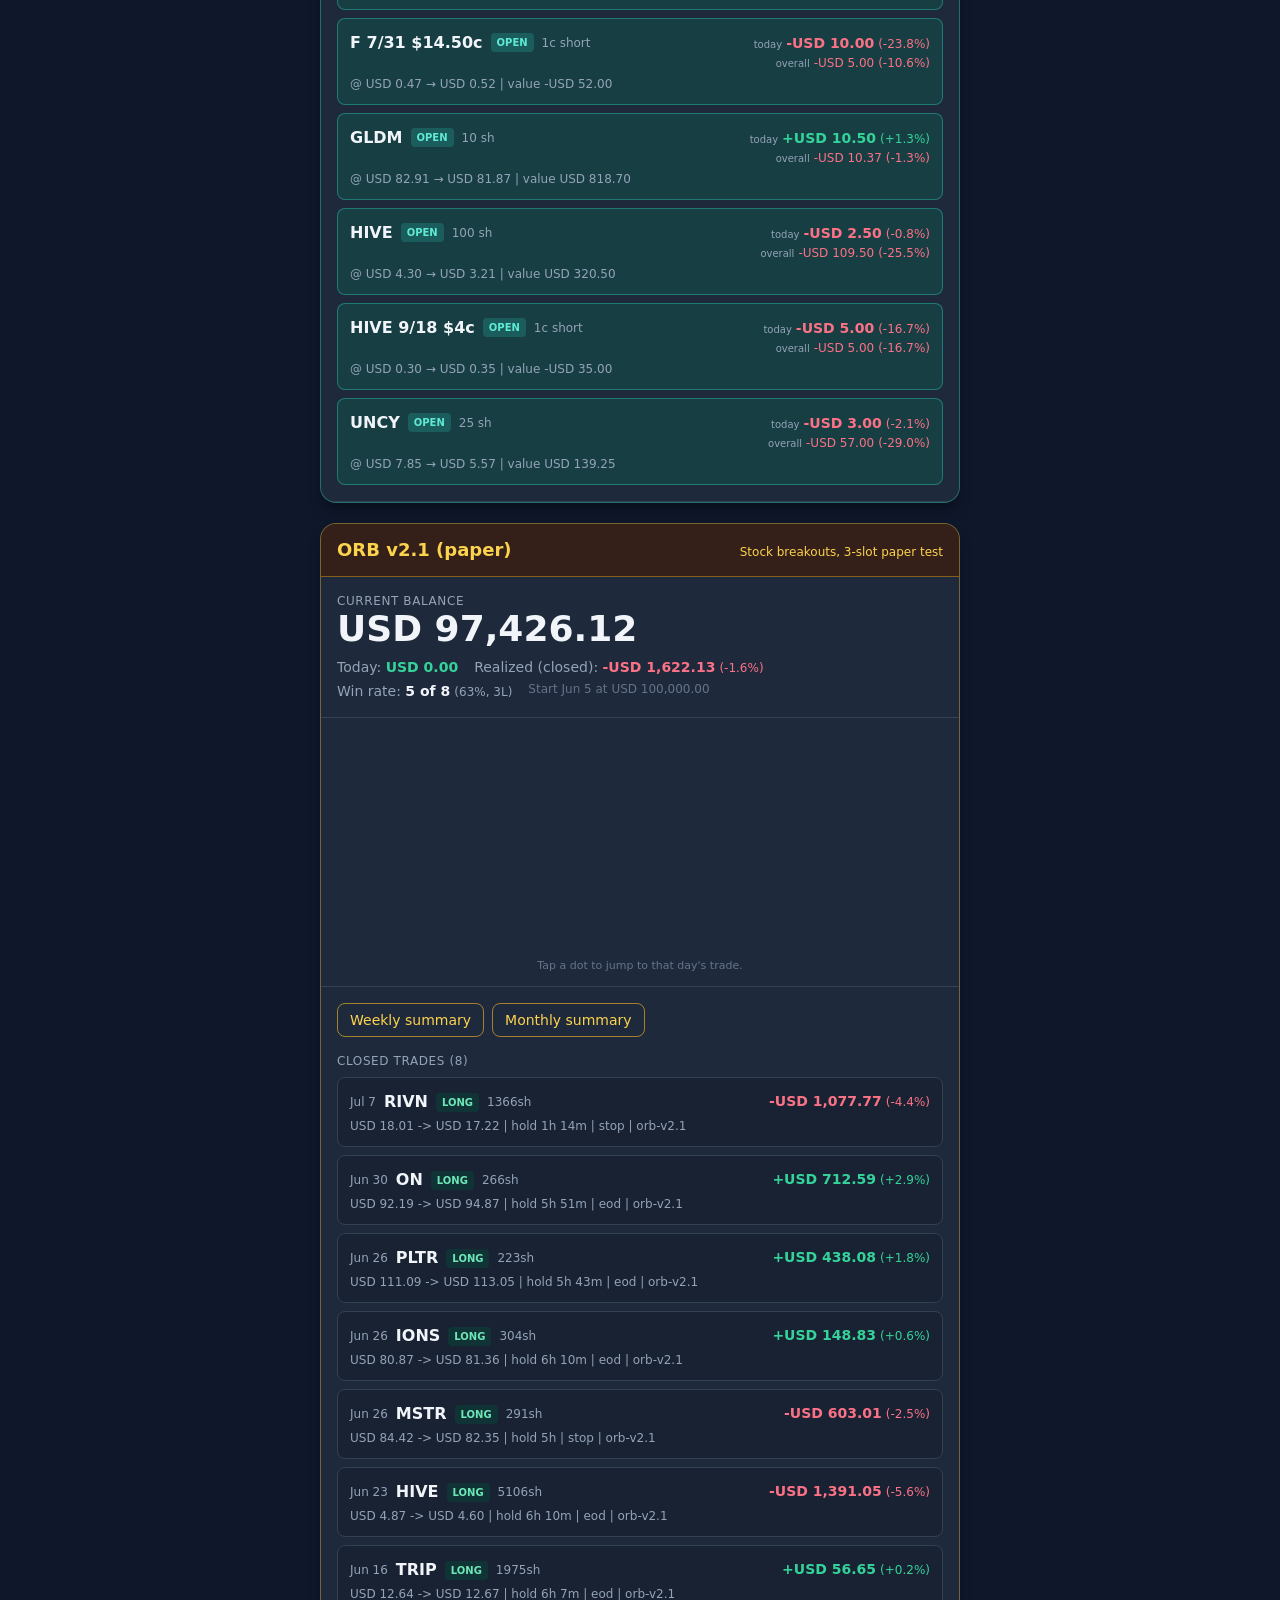
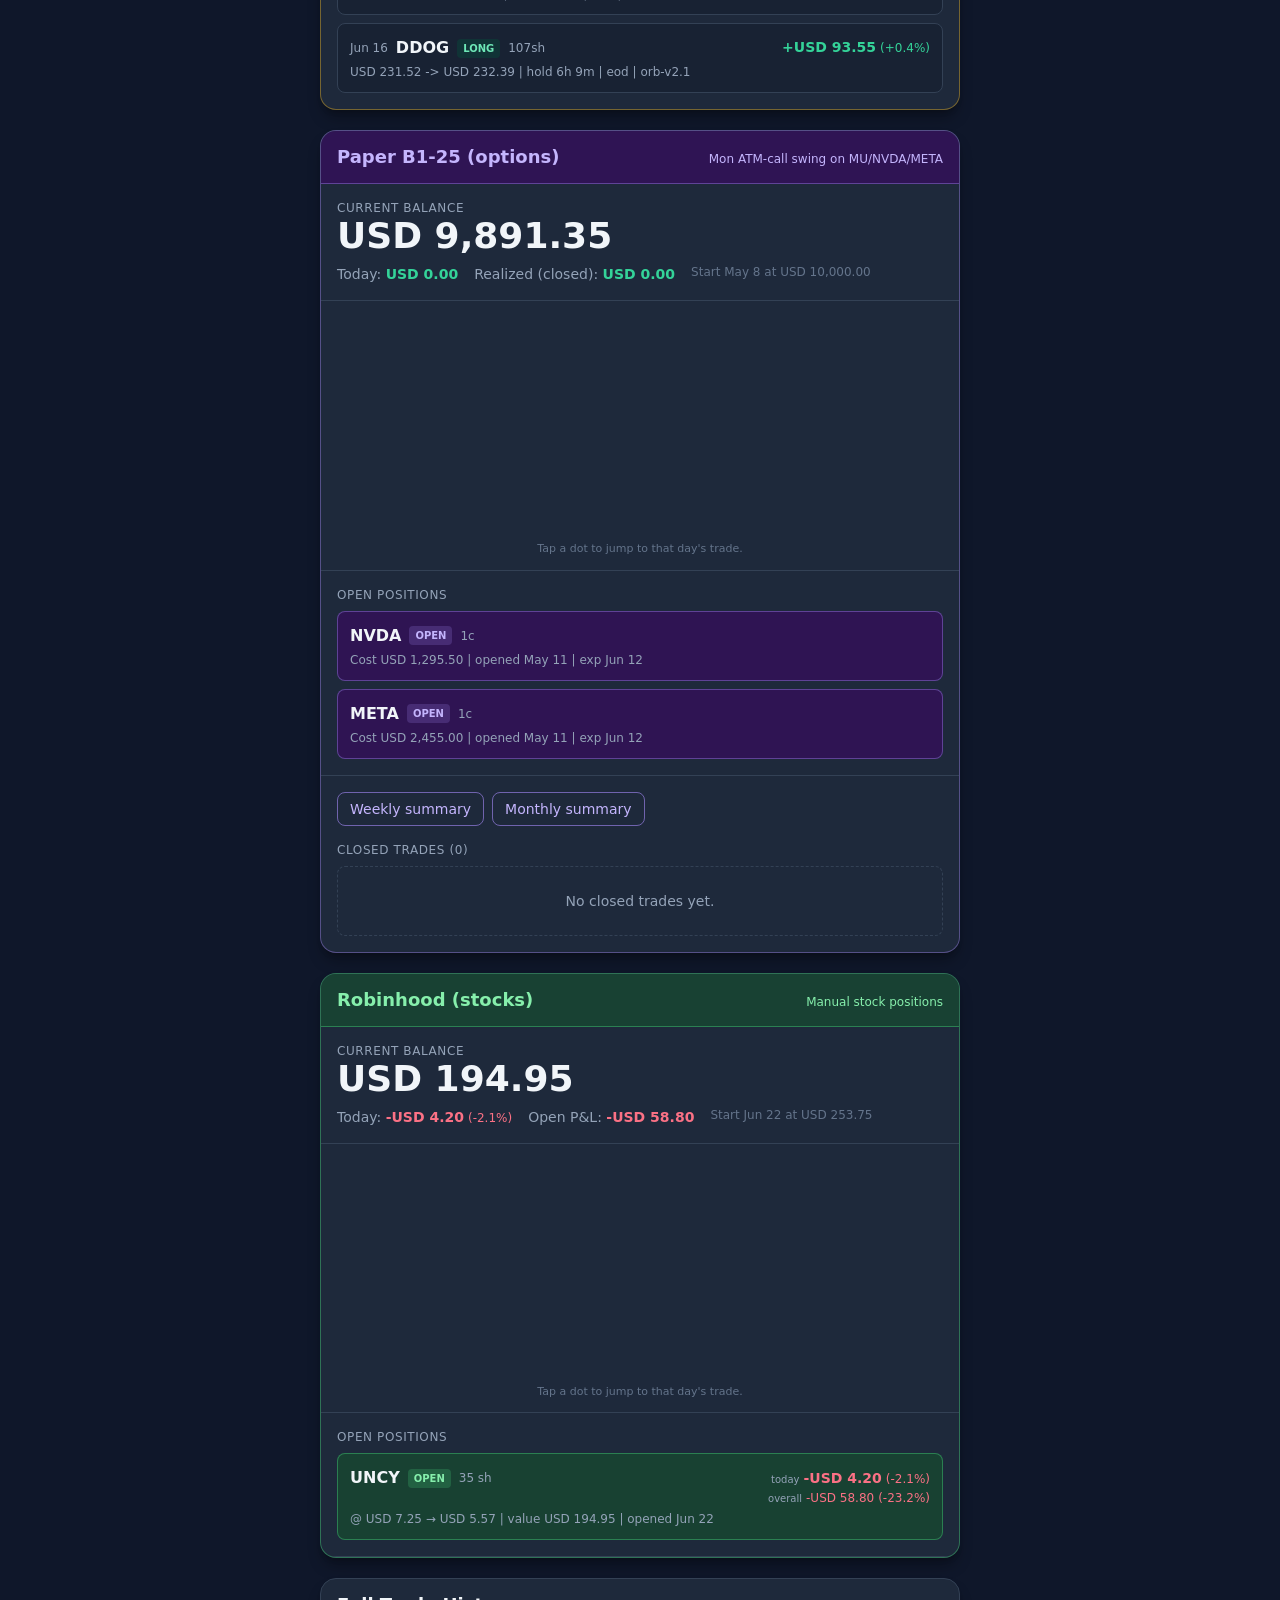
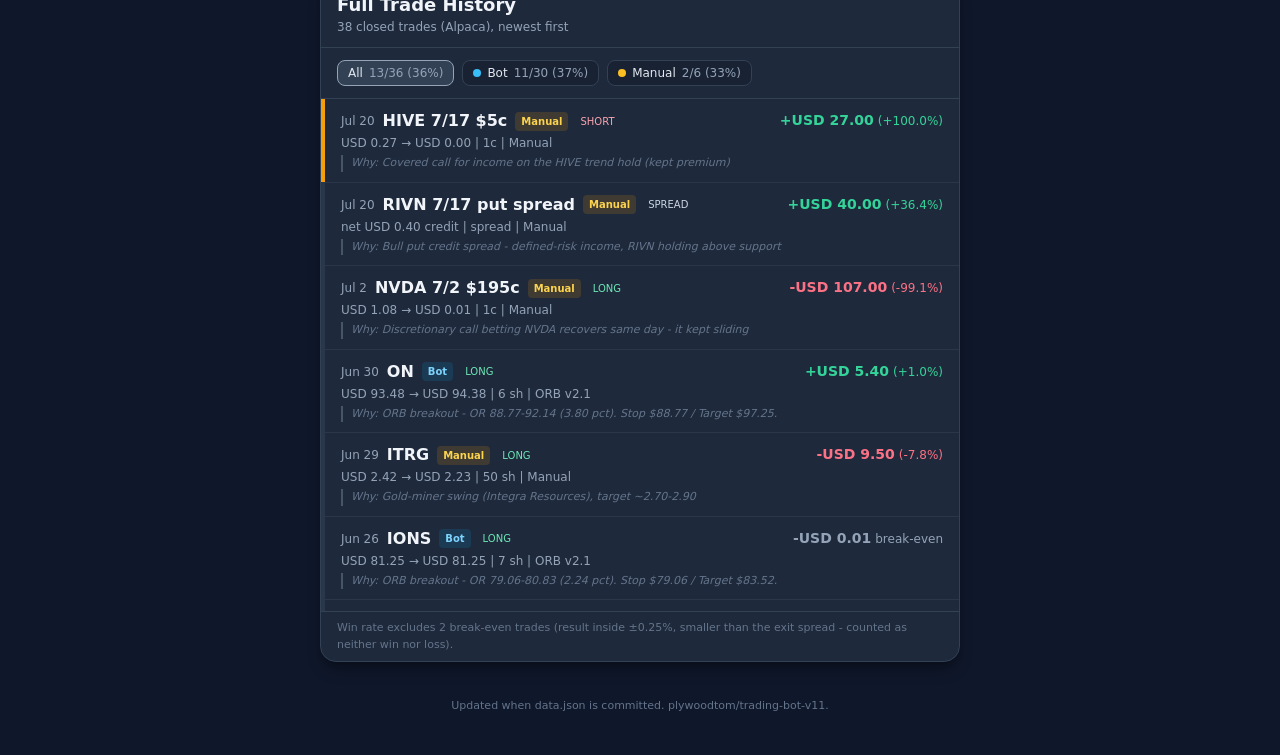
==== commit 27b5c91d: "Break-even rule: results within +/-0.25% excluded from win/loss (IONS = BE)" ====
--- a/index.html
+++ b/index.html
@@ -6,8 +6,8 @@
     <meta name="viewport" content="width=device-width, initial-scale=1.0, viewport-fit=cover" />
     <meta name="theme-color" content="#0f172a" />
     <title>Trading Tracker v11</title>
-    <script type="module" crossorigin src="./assets/index-20UmNWmT.js"></script>
-    <link rel="stylesheet" crossorigin href="./assets/index-ydgCnETl.css">
+    <script type="module" crossorigin src="./assets/index-BSgBnQo8.js"></script>
+    <link rel="stylesheet" crossorigin href="./assets/index-Cm6fBCPe.css">
   </head>
   <body>
     <div id="root"></div>
--- a/assets/index-Cm6fBCPe.css
+++ b/assets/index-Cm6fBCPe.css
@@ -0,0 +1 @@
+*,:before,:after{--tw-border-spacing-x: 0;--tw-border-spacing-y: 0;--tw-translate-x: 0;--tw-translate-y: 0;--tw-rotate: 0;--tw-skew-x: 0;--tw-skew-y: 0;--tw-scale-x: 1;--tw-scale-y: 1;--tw-pan-x: ;--tw-pan-y: ;--tw-pinch-zoom: ;--tw-scroll-snap-strictness: proximity;--tw-gradient-from-position: ;--tw-gradient-via-position: ;--tw-gradient-to-position: ;--tw-ordinal: ;--tw-slashed-zero: ;--tw-numeric-figure: ;--tw-numeric-spacing: ;--tw-numeric-fraction: ;--tw-ring-inset: ;--tw-ring-offset-width: 0px;--tw-ring-offset-color: #fff;--tw-ring-color: rgb(59 130 246 / .5);--tw-ring-offset-shadow: 0 0 #0000;--tw-ring-shadow: 0 0 #0000;--tw-shadow: 0 0 #0000;--tw-shadow-colored: 0 0 #0000;--tw-blur: ;--tw-brightness: ;--tw-contrast: ;--tw-grayscale: ;--tw-hue-rotate: ;--tw-invert: ;--tw-saturate: ;--tw-sepia: ;--tw-drop-shadow: ;--tw-backdrop-blur: ;--tw-backdrop-brightness: ;--tw-backdrop-contrast: ;--tw-backdrop-grayscale: ;--tw-backdrop-hue-rotate: ;--tw-backdrop-invert: ;--tw-backdrop-opacity: ;--tw-backdrop-saturate: ;--tw-backdrop-sepia: ;--tw-contain-size: ;--tw-contain-layout: ;--tw-contain-paint: ;--tw-contain-style: }::backdrop{--tw-border-spacing-x: 0;--tw-border-spacing-y: 0;--tw-translate-x: 0;--tw-translate-y: 0;--tw-rotate: 0;--tw-skew-x: 0;--tw-skew-y: 0;--tw-scale-x: 1;--tw-scale-y: 1;--tw-pan-x: ;--tw-pan-y: ;--tw-pinch-zoom: ;--tw-scroll-snap-strictness: proximity;--tw-gradient-from-position: ;--tw-gradient-via-position: ;--tw-gradient-to-position: ;--tw-ordinal: ;--tw-slashed-zero: ;--tw-numeric-figure: ;--tw-numeric-spacing: ;--tw-numeric-fraction: ;--tw-ring-inset: ;--tw-ring-offset-width: 0px;--tw-ring-offset-color: #fff;--tw-ring-color: rgb(59 130 246 / .5);--tw-ring-offset-shadow: 0 0 #0000;--tw-ring-shadow: 0 0 #0000;--tw-shadow: 0 0 #0000;--tw-shadow-colored: 0 0 #0000;--tw-blur: ;--tw-brightness: ;--tw-contrast: ;--tw-grayscale: ;--tw-hue-rotate: ;--tw-invert: ;--tw-saturate: ;--tw-sepia: ;--tw-drop-shadow: ;--tw-backdrop-blur: ;--tw-backdrop-brightness: ;--tw-backdrop-contrast: ;--tw-backdrop-grayscale: ;--tw-backdrop-hue-rotate: ;--tw-backdrop-invert: ;--tw-backdrop-opacity: ;--tw-backdrop-saturate: ;--tw-backdrop-sepia: ;--tw-contain-size: ;--tw-contain-layout: ;--tw-contain-paint: ;--tw-contain-style: }*,:before,:after{box-sizing:border-box;border-width:0;border-style:solid;border-color:#e5e7eb}:before,:after{--tw-content: ""}html,:host{line-height:1.5;-webkit-text-size-adjust:100%;-moz-tab-size:4;-o-tab-size:4;tab-size:4;font-family:ui-sans-serif,system-ui,sans-serif,"Apple Color Emoji","Segoe UI Emoji",Segoe UI Symbol,"Noto Color Emoji";font-feature-settings:normal;font-variation-settings:normal;-webkit-tap-highlight-color:transparent}body{margin:0;line-height:inherit}hr{height:0;color:inherit;border-top-width:1px}abbr:where([title]){-webkit-text-decoration:underline dotted;text-decoration:underline dotted}h1,h2,h3,h4,h5,h6{font-size:inherit;font-weight:inherit}a{color:inherit;text-decoration:inherit}b,strong{font-weight:bolder}code,kbd,samp,pre{font-family:ui-monospace,SFMono-Regular,Menlo,Monaco,Consolas,Liberation Mono,Courier New,monospace;font-feature-settings:normal;font-variation-settings:normal;font-size:1em}small{font-size:80%}sub,sup{font-size:75%;line-height:0;position:relative;vertical-align:baseline}sub{bottom:-.25em}sup{top:-.5em}table{text-indent:0;border-color:inherit;border-collapse:collapse}button,input,optgroup,select,textarea{font-family:inherit;font-feature-settings:inherit;font-variation-settings:inherit;font-size:100%;font-weight:inherit;line-height:inherit;letter-spacing:inherit;color:inherit;margin:0;padding:0}button,select{text-transform:none}button,input:where([type=button]),input:where([type=reset]),input:where([type=submit]){-webkit-appearance:button;background-color:transparent;background-image:none}:-moz-focusring{outline:auto}:-moz-ui-invalid{box-shadow:none}progress{vertical-align:baseline}::-webkit-inner-spin-button,::-webkit-outer-spin-button{height:auto}[type=search]{-webkit-appearance:textfield;outline-offset:-2px}::-webkit-search-decoration{-webkit-appearance:none}::-webkit-file-upload-button{-webkit-appearance:button;font:inherit}summary{display:list-item}blockquote,dl,dd,h1,h2,h3,h4,h5,h6,hr,figure,p,pre{margin:0}fieldset{margin:0;padding:0}legend{padding:0}ol,ul,menu{list-style:none;margin:0;padding:0}dialog{padding:0}textarea{resize:vertical}input::-moz-placeholder,textarea::-moz-placeholder{opacity:1;color:#9ca3af}input::placeholder,textarea::placeholder{opacity:1;color:#9ca3af}button,[role=button]{cursor:pointer}:disabled{cursor:default}img,svg,video,canvas,audio,iframe,embed,object{display:block;vertical-align:middle}img,video{max-width:100%;height:auto}[hidden]:where(:not([hidden=until-found])){display:none}.fixed{position:fixed}.absolute{position:absolute}.relative{position:relative}.inset-0{top:0;right:0;bottom:0;left:0}.z-50{z-index:50}.mx-auto{margin-left:auto;margin-right:auto}.mb-2{margin-bottom:.5rem}.ml-1{margin-left:.25rem}.mr-1{margin-right:.25rem}.mt-0\.5{margin-top:.125rem}.mt-1{margin-top:.25rem}.mt-2{margin-top:.5rem}.block{display:block}.flex{display:flex}.grid{display:grid}.hidden{display:none}.h-2{height:.5rem}.h-40{height:10rem}.h-48{height:12rem}.h-52{height:13rem}.max-h-\[32rem\]{max-height:32rem}.max-h-\[90vh\]{max-height:90vh}.min-h-full{min-height:100%}.w-2{width:.5rem}.w-full{width:100%}.max-w-2xl{max-width:42rem}.grid-cols-1{grid-template-columns:repeat(1,minmax(0,1fr))}.grid-cols-3{grid-template-columns:repeat(3,minmax(0,1fr))}.flex-col{flex-direction:column}.flex-wrap{flex-wrap:wrap}.items-end{align-items:flex-end}.items-center{align-items:center}.items-baseline{align-items:baseline}.justify-center{justify-content:center}.justify-between{justify-content:space-between}.gap-1{gap:.25rem}.gap-1\.5{gap:.375rem}.gap-2{gap:.5rem}.gap-x-4{-moz-column-gap:1rem;column-gap:1rem}.gap-x-5{-moz-column-gap:1.25rem;column-gap:1.25rem}.gap-y-1{row-gap:.25rem}.space-y-1>:not([hidden])~:not([hidden]){--tw-space-y-reverse: 0;margin-top:calc(.25rem * calc(1 - var(--tw-space-y-reverse)));margin-bottom:calc(.25rem * var(--tw-space-y-reverse))}.space-y-2>:not([hidden])~:not([hidden]){--tw-space-y-reverse: 0;margin-top:calc(.5rem * calc(1 - var(--tw-space-y-reverse)));margin-bottom:calc(.5rem * var(--tw-space-y-reverse))}.space-y-3>:not([hidden])~:not([hidden]){--tw-space-y-reverse: 0;margin-top:calc(.75rem * calc(1 - var(--tw-space-y-reverse)));margin-bottom:calc(.75rem * var(--tw-space-y-reverse))}.space-y-5>:not([hidden])~:not([hidden]){--tw-space-y-reverse: 0;margin-top:calc(1.25rem * calc(1 - var(--tw-space-y-reverse)));margin-bottom:calc(1.25rem * var(--tw-space-y-reverse))}.divide-y>:not([hidden])~:not([hidden]){--tw-divide-y-reverse: 0;border-top-width:calc(1px * calc(1 - var(--tw-divide-y-reverse)));border-bottom-width:calc(1px * var(--tw-divide-y-reverse))}.divide-slate-700\/60>:not([hidden])~:not([hidden]){border-color:#33415599}.overflow-hidden{overflow:hidden}.overflow-y-auto{overflow-y:auto}.rounded{border-radius:.25rem}.rounded-2xl{border-radius:1rem}.rounded-full{border-radius:9999px}.rounded-lg{border-radius:.5rem}.rounded-t-2xl{border-top-left-radius:1rem;border-top-right-radius:1rem}.border{border-width:1px}.border-b{border-bottom-width:1px}.border-l-2{border-left-width:2px}.border-l-4{border-left-width:4px}.border-t{border-top-width:1px}.border-dashed{border-style:dashed}.border-alpaca\/40{border-color:#2dd4bf66}.border-alpaca\/50{border-color:#2dd4bf80}.border-alpaca\/60{border-color:#2dd4bf99}.border-orbv21\/40{border-color:#fbbf2466}.border-orbv21\/60{border-color:#fbbf2499}.border-paperb125\/40{border-color:#a78bfa66}.border-paperb125\/60{border-color:#a78bfa99}.border-robinhood\/40{border-color:#4ade8066}.border-robinhood\/50{border-color:#4ade8080}.border-robinhood\/60{border-color:#4ade8099}.border-rose-800{--tw-border-opacity: 1;border-color:rgb(159 18 57 / var(--tw-border-opacity, 1))}.border-slate-400{--tw-border-opacity: 1;border-color:rgb(148 163 184 / var(--tw-border-opacity, 1))}.border-slate-600{--tw-border-opacity: 1;border-color:rgb(71 85 105 / var(--tw-border-opacity, 1))}.border-slate-700{--tw-border-opacity: 1;border-color:rgb(51 65 85 / var(--tw-border-opacity, 1))}.border-l-amber-500{--tw-border-opacity: 1;border-left-color:rgb(245 158 11 / var(--tw-border-opacity, 1))}.border-l-sky-500{--tw-border-opacity: 1;border-left-color:rgb(14 165 233 / var(--tw-border-opacity, 1))}.border-l-slate-500{--tw-border-opacity: 1;border-left-color:rgb(100 116 139 / var(--tw-border-opacity, 1))}.bg-alpaca{--tw-bg-opacity: 1;background-color:rgb(45 212 191 / var(--tw-bg-opacity, 1))}.bg-alpaca-bg\/40{background-color:#134e4a66}.bg-alpaca-bg\/60{background-color:#134e4a99}.bg-alpaca\/20{background-color:#2dd4bf33}.bg-amber-400{--tw-bg-opacity: 1;background-color:rgb(251 191 36 / var(--tw-bg-opacity, 1))}.bg-amber-500\/15{background-color:#f59e0b26}.bg-black\/70{background-color:#000000b3}.bg-emerald-900\/40{background-color:#064e3b66}.bg-orbv21{--tw-bg-opacity: 1;background-color:rgb(251 191 36 / var(--tw-bg-opacity, 1))}.bg-orbv21-bg\/60{background-color:#451a0399}.bg-orbv21\/20{background-color:#fbbf2433}.bg-paperb125{--tw-bg-opacity: 1;background-color:rgb(167 139 250 / var(--tw-bg-opacity, 1))}.bg-paperb125-bg\/60{background-color:#3b076499}.bg-paperb125\/20{background-color:#a78bfa33}.bg-robinhood{--tw-bg-opacity: 1;background-color:rgb(74 222 128 / var(--tw-bg-opacity, 1))}.bg-robinhood-bg\/60{background-color:#14532d99}.bg-robinhood\/20{background-color:#4ade8033}.bg-rose-900\/40{background-color:#88133766}.bg-rose-950\/60{background-color:#4c051999}.bg-sky-400{--tw-bg-opacity: 1;background-color:rgb(56 189 248 / var(--tw-bg-opacity, 1))}.bg-sky-500\/15{background-color:#0ea5e926}.bg-slate-400{--tw-bg-opacity: 1;background-color:rgb(148 163 184 / var(--tw-bg-opacity, 1))}.bg-slate-500\/20{background-color:#64748b33}.bg-slate-700{--tw-bg-opacity: 1;background-color:rgb(51 65 85 / var(--tw-bg-opacity, 1))}.bg-slate-800{--tw-bg-opacity: 1;background-color:rgb(30 41 59 / var(--tw-bg-opacity, 1))}.bg-slate-900{--tw-bg-opacity: 1;background-color:rgb(15 23 42 / var(--tw-bg-opacity, 1))}.bg-slate-900\/40{background-color:#0f172a66}.p-0{padding:0}.p-2{padding:.5rem}.p-3{padding:.75rem}.p-4{padding:1rem}.px-1{padding-left:.25rem;padding-right:.25rem}.px-1\.5{padding-left:.375rem;padding-right:.375rem}.px-2{padding-left:.5rem;padding-right:.5rem}.px-2\.5{padding-left:.625rem;padding-right:.625rem}.px-3{padding-left:.75rem;padding-right:.75rem}.px-4{padding-left:1rem;padding-right:1rem}.py-0\.5{padding-top:.125rem;padding-bottom:.125rem}.py-1{padding-top:.25rem;padding-bottom:.25rem}.py-1\.5{padding-top:.375rem;padding-bottom:.375rem}.py-12{padding-top:3rem;padding-bottom:3rem}.py-2{padding-top:.5rem;padding-bottom:.5rem}.py-2\.5{padding-top:.625rem;padding-bottom:.625rem}.py-3{padding-top:.75rem;padding-bottom:.75rem}.py-4{padding-top:1rem;padding-bottom:1rem}.py-6{padding-top:1.5rem;padding-bottom:1.5rem}.py-8{padding-top:2rem;padding-bottom:2rem}.pl-2{padding-left:.5rem}.pt-4{padding-top:1rem}.text-center{text-align:center}.text-right{text-align:right}.text-2xl{font-size:1.5rem;line-height:2rem}.text-3xl{font-size:1.875rem;line-height:2.25rem}.text-\[10px\]{font-size:10px}.text-\[11px\]{font-size:11px}.text-base{font-size:1rem;line-height:1.5rem}.text-lg{font-size:1.125rem;line-height:1.75rem}.text-sm{font-size:.875rem;line-height:1.25rem}.text-xl{font-size:1.25rem;line-height:1.75rem}.text-xs{font-size:.75rem;line-height:1rem}.font-bold{font-weight:700}.font-medium{font-weight:500}.font-normal{font-weight:400}.font-semibold{font-weight:600}.uppercase{text-transform:uppercase}.italic{font-style:italic}.tabular-nums{--tw-numeric-spacing: tabular-nums;font-variant-numeric:var(--tw-ordinal) var(--tw-slashed-zero) var(--tw-numeric-figure) var(--tw-numeric-spacing) var(--tw-numeric-fraction)}.leading-none{line-height:1}.tracking-wide{letter-spacing:.025em}.tracking-wider{letter-spacing:.05em}.text-alpaca-dark{--tw-text-opacity: 1;color:rgb(94 234 212 / var(--tw-text-opacity, 1))}.text-amber-300{--tw-text-opacity: 1;color:rgb(252 211 77 / var(--tw-text-opacity, 1))}.text-emerald-300{--tw-text-opacity: 1;color:rgb(110 231 183 / var(--tw-text-opacity, 1))}.text-emerald-400{--tw-text-opacity: 1;color:rgb(52 211 153 / var(--tw-text-opacity, 1))}.text-orbv21-dark{--tw-text-opacity: 1;color:rgb(252 211 77 / var(--tw-text-opacity, 1))}.text-paperb125-dark{--tw-text-opacity: 1;color:rgb(196 181 253 / var(--tw-text-opacity, 1))}.text-robinhood-dark{--tw-text-opacity: 1;color:rgb(134 239 172 / var(--tw-text-opacity, 1))}.text-rose-300{--tw-text-opacity: 1;color:rgb(253 164 175 / var(--tw-text-opacity, 1))}.text-rose-400{--tw-text-opacity: 1;color:rgb(251 113 133 / var(--tw-text-opacity, 1))}.text-sky-300{--tw-text-opacity: 1;color:rgb(125 211 252 / var(--tw-text-opacity, 1))}.text-sky-400{--tw-text-opacity: 1;color:rgb(56 189 248 / var(--tw-text-opacity, 1))}.text-slate-100{--tw-text-opacity: 1;color:rgb(241 245 249 / var(--tw-text-opacity, 1))}.text-slate-200{--tw-text-opacity: 1;color:rgb(226 232 240 / var(--tw-text-opacity, 1))}.text-slate-300{--tw-text-opacity: 1;color:rgb(203 213 225 / var(--tw-text-opacity, 1))}.text-slate-400{--tw-text-opacity: 1;color:rgb(148 163 184 / var(--tw-text-opacity, 1))}.text-slate-500{--tw-text-opacity: 1;color:rgb(100 116 139 / var(--tw-text-opacity, 1))}.text-slate-900{--tw-text-opacity: 1;color:rgb(15 23 42 / var(--tw-text-opacity, 1))}.text-slate-900\/80{color:#0f172acc}.shadow-2xl{--tw-shadow: 0 25px 50px -12px rgb(0 0 0 / .25);--tw-shadow-colored: 0 25px 50px -12px var(--tw-shadow-color);box-shadow:var(--tw-ring-offset-shadow, 0 0 #0000),var(--tw-ring-shadow, 0 0 #0000),var(--tw-shadow)}.shadow-lg{--tw-shadow: 0 10px 15px -3px rgb(0 0 0 / .1), 0 4px 6px -4px rgb(0 0 0 / .1);--tw-shadow-colored: 0 10px 15px -3px var(--tw-shadow-color), 0 4px 6px -4px var(--tw-shadow-color);box-shadow:var(--tw-ring-offset-shadow, 0 0 #0000),var(--tw-ring-shadow, 0 0 #0000),var(--tw-shadow)}.shadow-black\/30{--tw-shadow-color: rgb(0 0 0 / .3);--tw-shadow: var(--tw-shadow-colored)}.shadow-black\/60{--tw-shadow-color: rgb(0 0 0 / .6);--tw-shadow: var(--tw-shadow-colored)}.filter{filter:var(--tw-blur) var(--tw-brightness) var(--tw-contrast) var(--tw-grayscale) var(--tw-hue-rotate) var(--tw-invert) var(--tw-saturate) var(--tw-sepia) var(--tw-drop-shadow)}:root{font-family:ui-sans-serif,system-ui,-apple-system,Segoe UI,Roboto,sans-serif;-webkit-font-smoothing:antialiased;-webkit-tap-highlight-color:transparent}html,body,#root{height:100%}body{margin:0;background:#0f172a;color:#f1f5f9}@keyframes flash-alpaca{0%{background-color:#2dd4bf59}to{background-color:transparent}}@keyframes flash-robinhood{0%{background-color:#4ade8059}to{background-color:transparent}}.flash-alpaca{animation:flash-alpaca 2.2s ease-out}.flash-robinhood{animation:flash-robinhood 2.2s ease-out}.hover\:bg-alpaca-bg\/40:hover{background-color:#134e4a66}.hover\:bg-alpaca-dark:hover{--tw-bg-opacity: 1;background-color:rgb(94 234 212 / var(--tw-bg-opacity, 1))}.hover\:bg-orbv21-bg\/40:hover{background-color:#451a0366}.hover\:bg-orbv21-dark:hover{--tw-bg-opacity: 1;background-color:rgb(252 211 77 / var(--tw-bg-opacity, 1))}.hover\:bg-paperb125-bg\/40:hover{background-color:#3b076466}.hover\:bg-paperb125-dark:hover{--tw-bg-opacity: 1;background-color:rgb(196 181 253 / var(--tw-bg-opacity, 1))}.hover\:bg-robinhood-bg\/40:hover{background-color:#14532d66}.hover\:bg-robinhood-dark:hover{--tw-bg-opacity: 1;background-color:rgb(134 239 172 / var(--tw-bg-opacity, 1))}.hover\:text-slate-900:hover{--tw-text-opacity: 1;color:rgb(15 23 42 / var(--tw-text-opacity, 1))}@media (min-width: 640px){.sm\:h-56{height:14rem}.sm\:h-64{height:16rem}.sm\:max-w-lg{max-width:32rem}.sm\:grid-cols-2{grid-template-columns:repeat(2,minmax(0,1fr))}.sm\:items-center{align-items:center}.sm\:rounded-2xl{border-radius:1rem}.sm\:p-4{padding:1rem}.sm\:px-4{padding-left:1rem;padding-right:1rem}.sm\:py-6{padding-top:1.5rem;padding-bottom:1.5rem}.sm\:text-2xl{font-size:1.5rem;line-height:2rem}.sm\:text-4xl{font-size:2.25rem;line-height:2.5rem}}
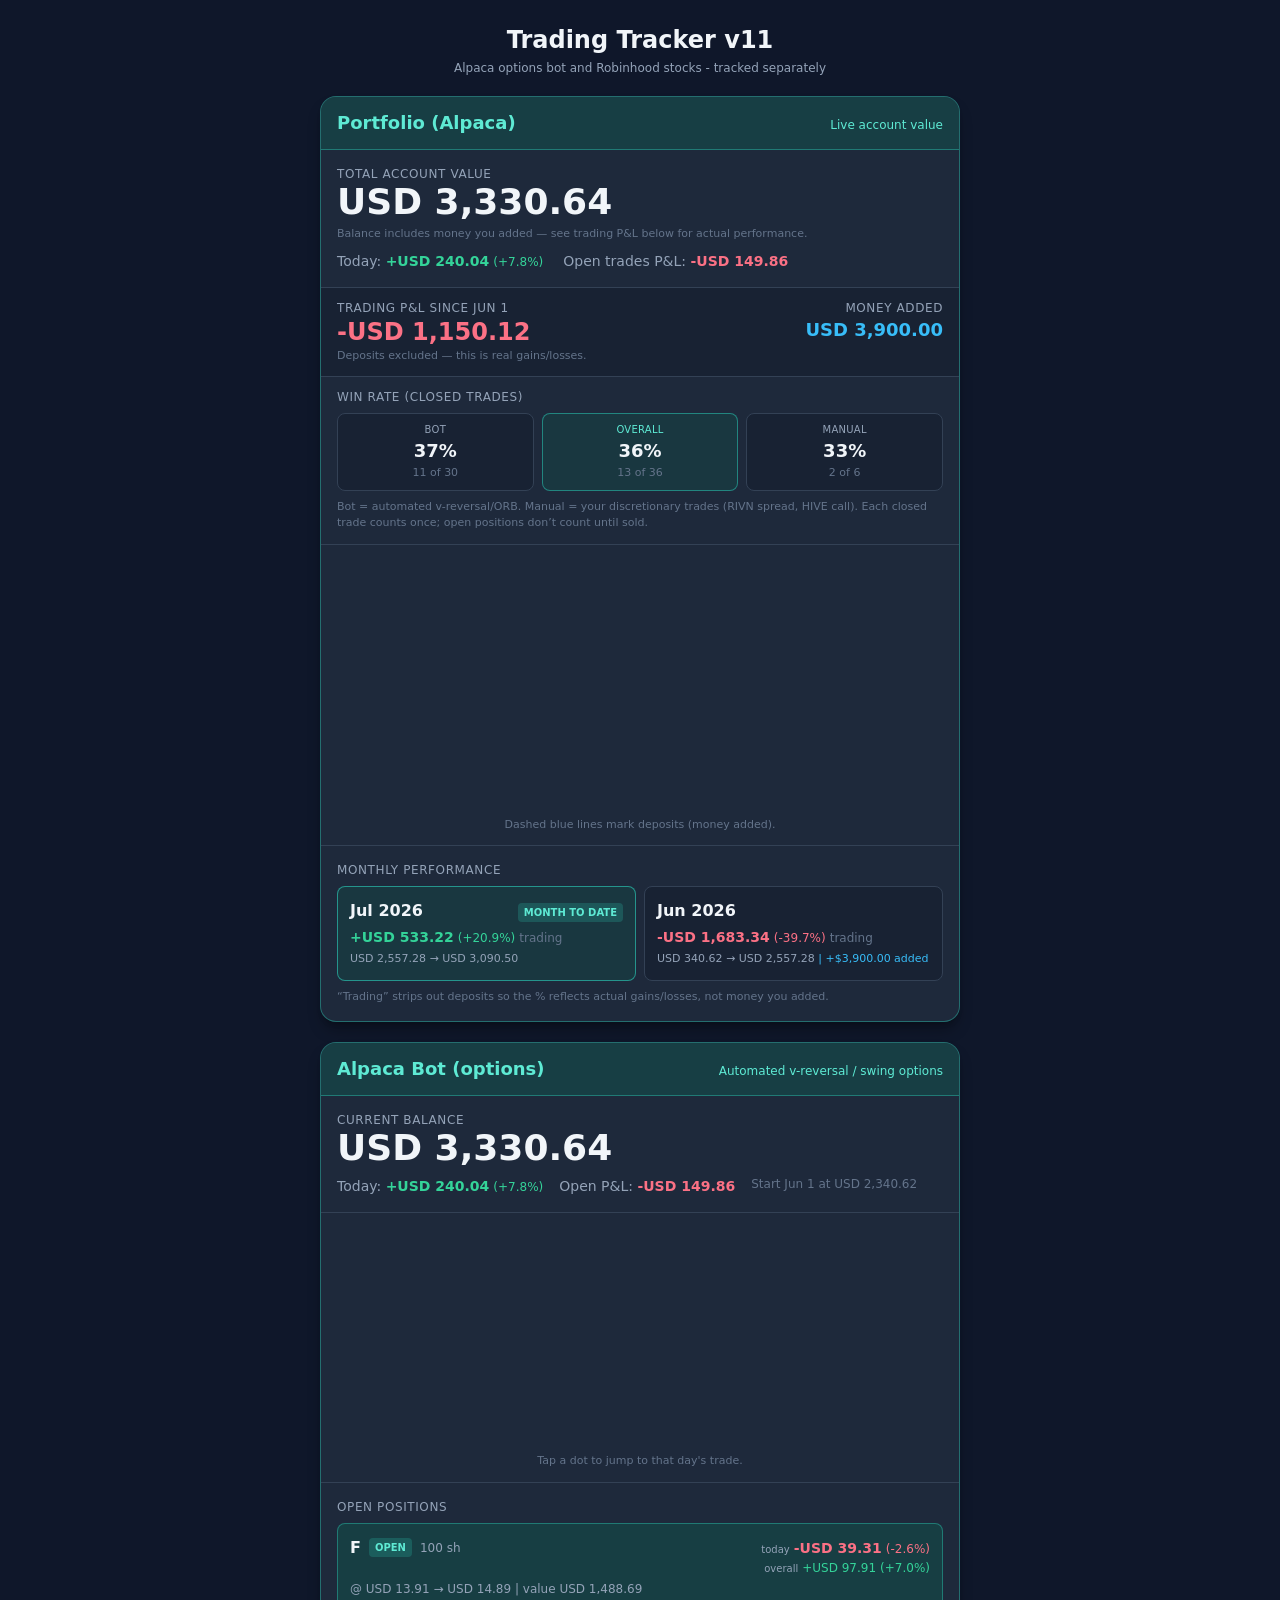
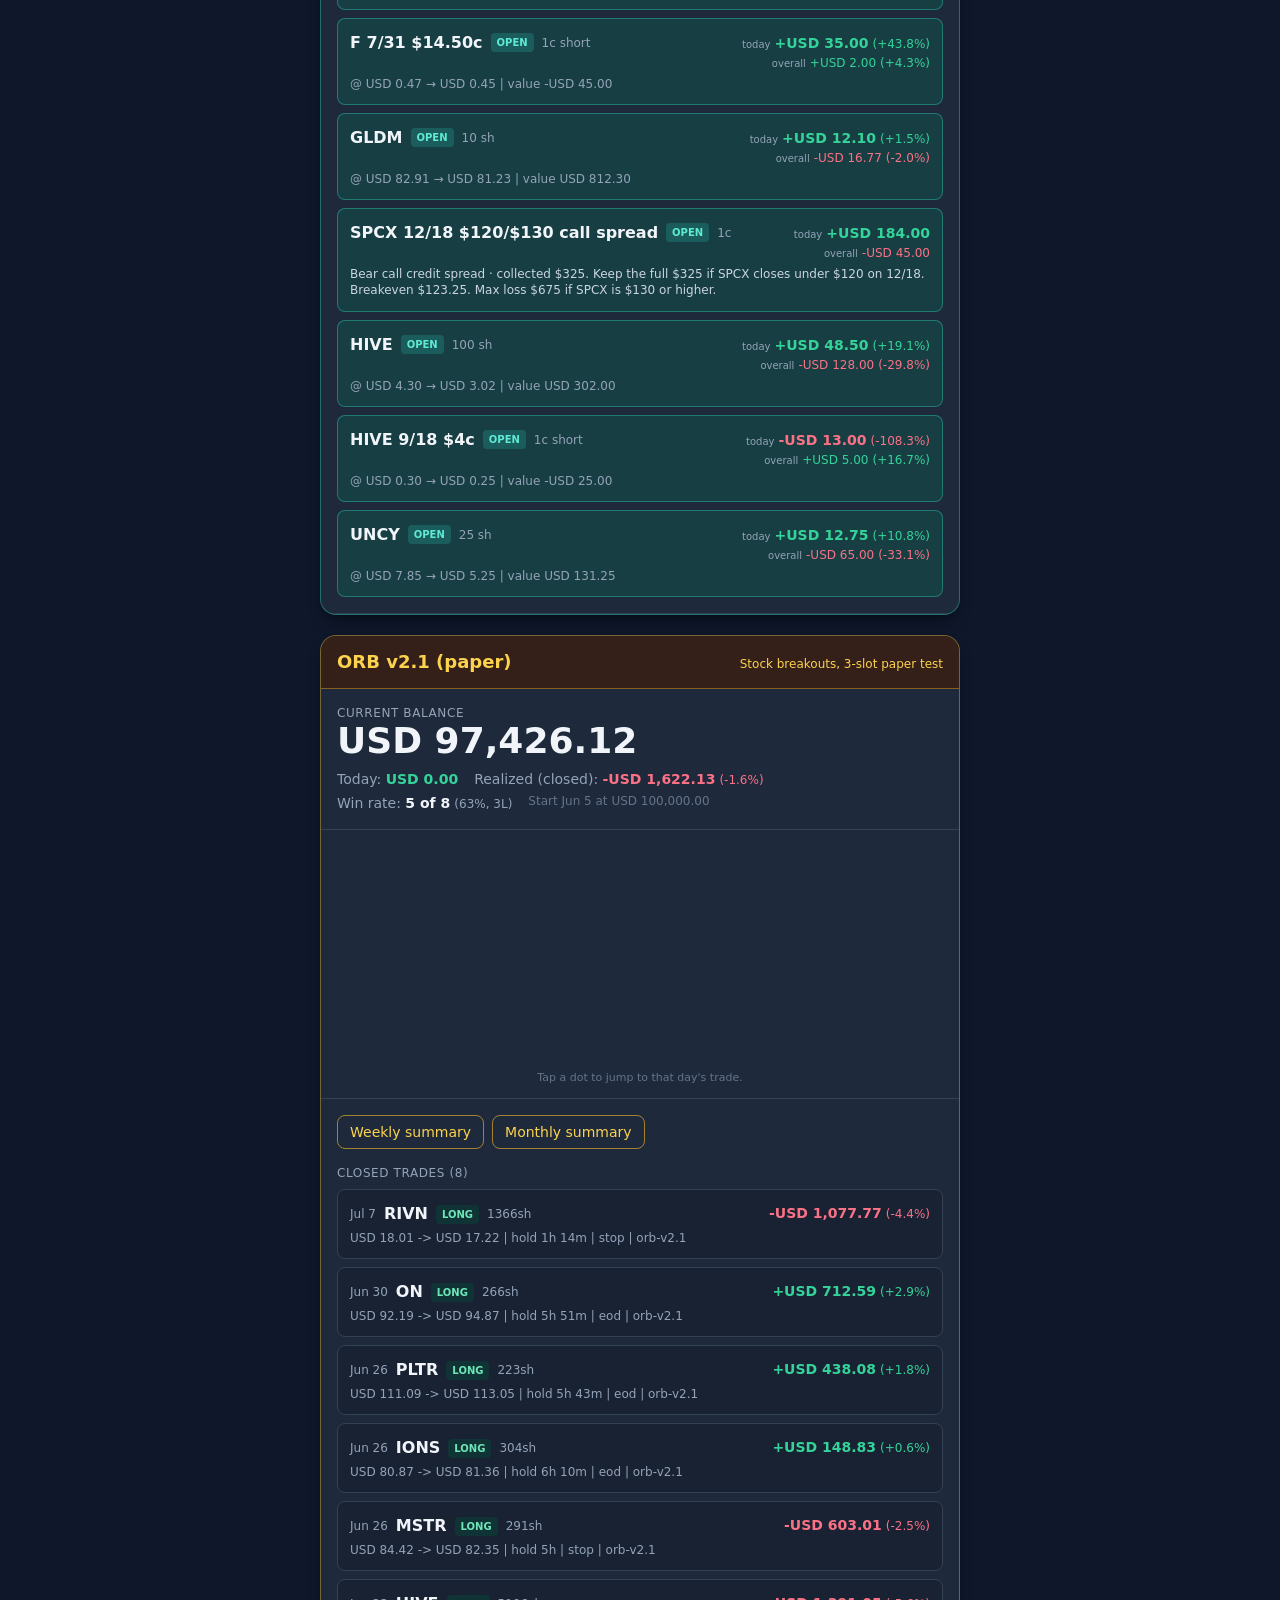
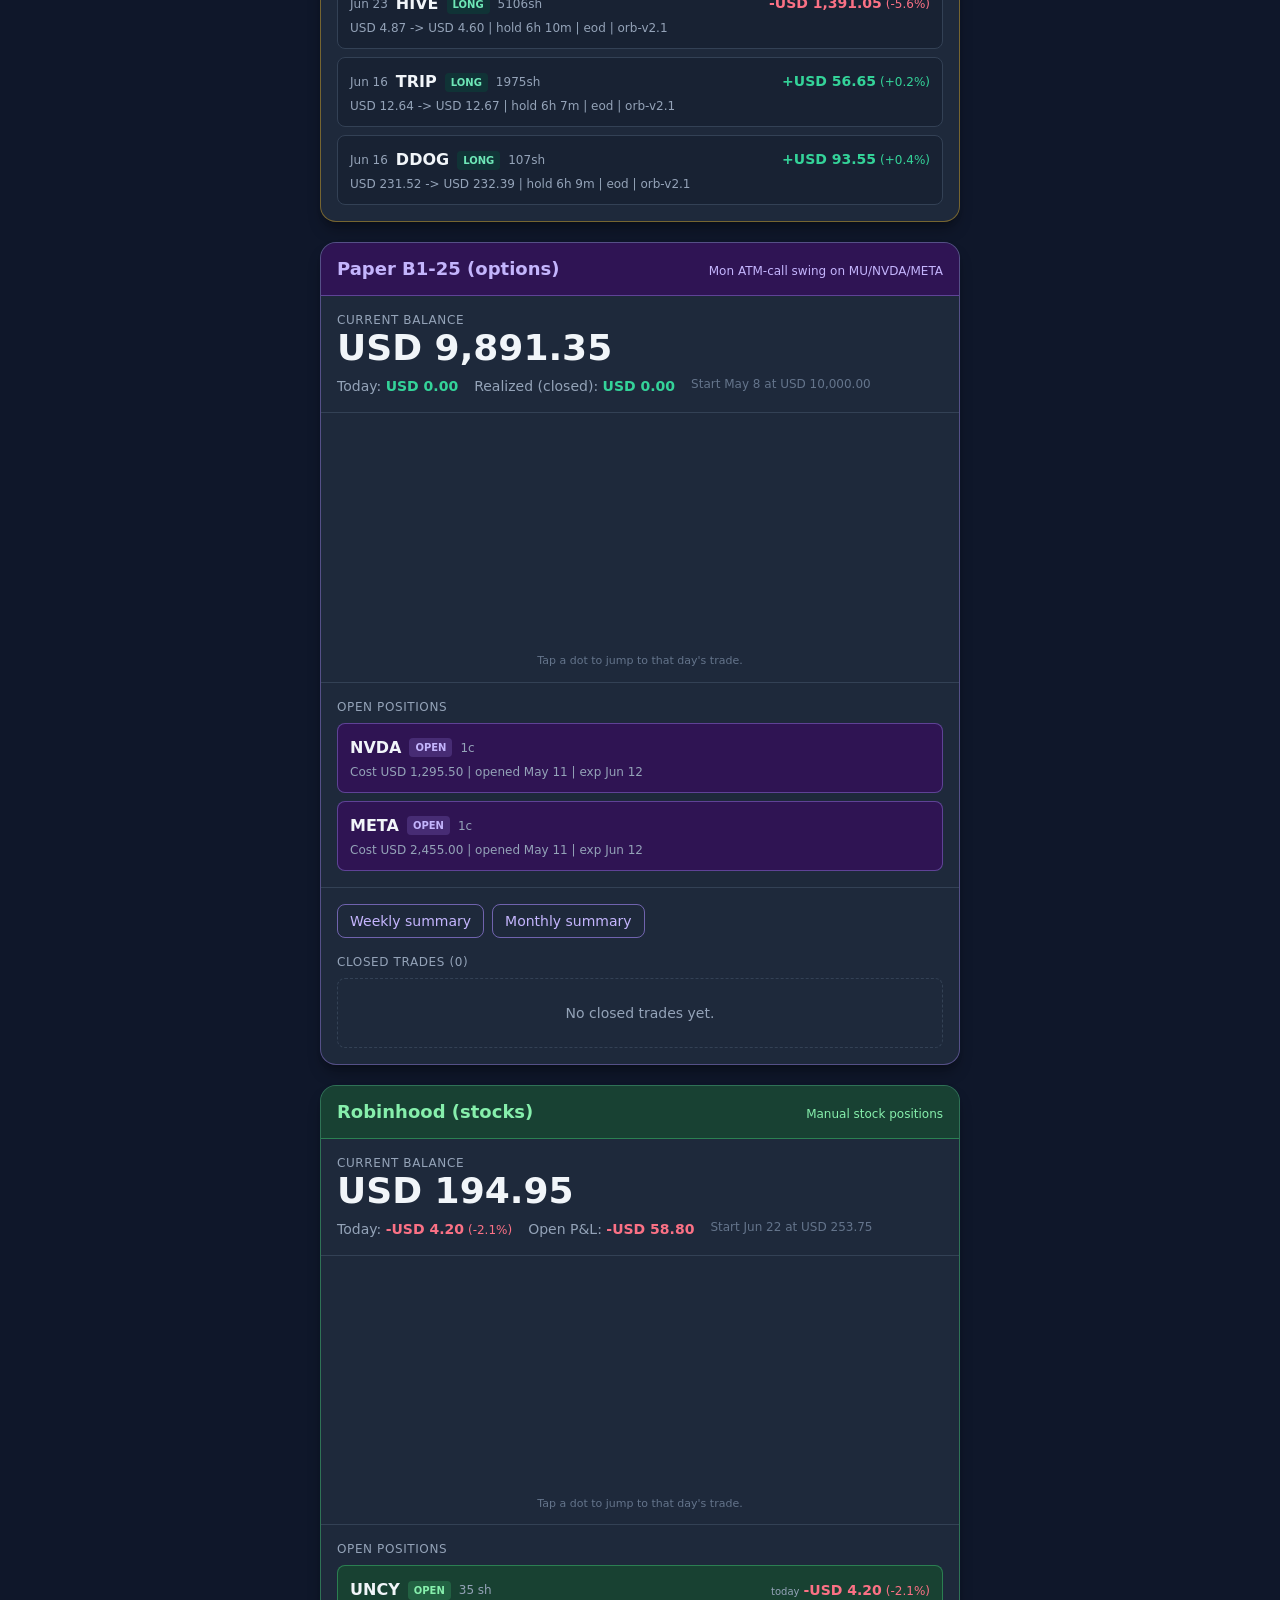
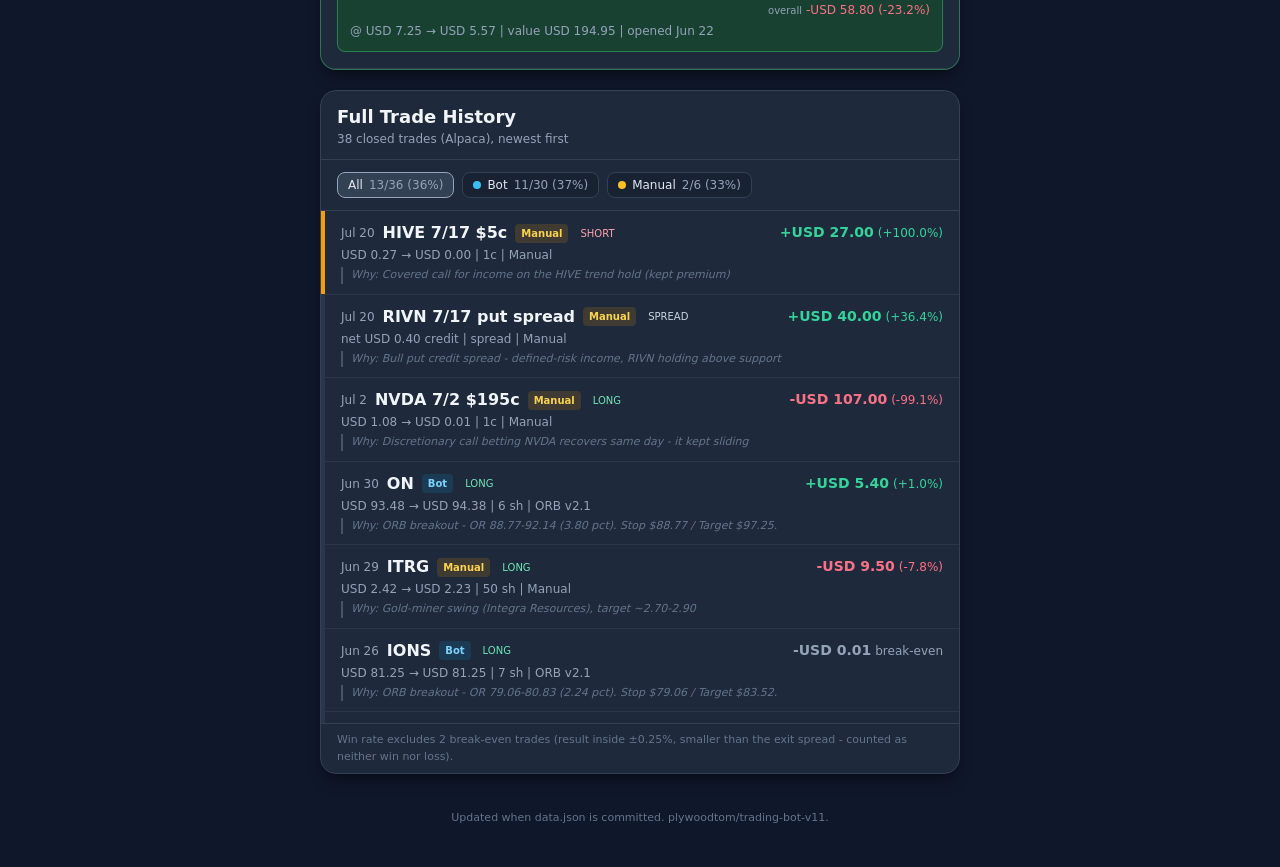
==== commit 587da4f6: "Tracker: collapse vertical spreads into one row w/ plain-English snapshot" ====
--- a/index.html
+++ b/index.html
@@ -6,8 +6,8 @@
     <meta name="viewport" content="width=device-width, initial-scale=1.0, viewport-fit=cover" />
     <meta name="theme-color" content="#0f172a" />
     <title>Trading Tracker v11</title>
-    <script type="module" crossorigin src="./assets/index-BSgBnQo8.js"></script>
-    <link rel="stylesheet" crossorigin href="./assets/index-Cm6fBCPe.css">
+    <script type="module" crossorigin src="./assets/index-DaFu85sY.js"></script>
+    <link rel="stylesheet" crossorigin href="./assets/index-Bob5LSvU.css">
   </head>
   <body>
     <div id="root"></div>
--- a/assets/index-Bob5LSvU.css
+++ b/assets/index-Bob5LSvU.css
@@ -0,0 +1 @@
+*,:before,:after{--tw-border-spacing-x: 0;--tw-border-spacing-y: 0;--tw-translate-x: 0;--tw-translate-y: 0;--tw-rotate: 0;--tw-skew-x: 0;--tw-skew-y: 0;--tw-scale-x: 1;--tw-scale-y: 1;--tw-pan-x: ;--tw-pan-y: ;--tw-pinch-zoom: ;--tw-scroll-snap-strictness: proximity;--tw-gradient-from-position: ;--tw-gradient-via-position: ;--tw-gradient-to-position: ;--tw-ordinal: ;--tw-slashed-zero: ;--tw-numeric-figure: ;--tw-numeric-spacing: ;--tw-numeric-fraction: ;--tw-ring-inset: ;--tw-ring-offset-width: 0px;--tw-ring-offset-color: #fff;--tw-ring-color: rgb(59 130 246 / .5);--tw-ring-offset-shadow: 0 0 #0000;--tw-ring-shadow: 0 0 #0000;--tw-shadow: 0 0 #0000;--tw-shadow-colored: 0 0 #0000;--tw-blur: ;--tw-brightness: ;--tw-contrast: ;--tw-grayscale: ;--tw-hue-rotate: ;--tw-invert: ;--tw-saturate: ;--tw-sepia: ;--tw-drop-shadow: ;--tw-backdrop-blur: ;--tw-backdrop-brightness: ;--tw-backdrop-contrast: ;--tw-backdrop-grayscale: ;--tw-backdrop-hue-rotate: ;--tw-backdrop-invert: ;--tw-backdrop-opacity: ;--tw-backdrop-saturate: ;--tw-backdrop-sepia: ;--tw-contain-size: ;--tw-contain-layout: ;--tw-contain-paint: ;--tw-contain-style: }::backdrop{--tw-border-spacing-x: 0;--tw-border-spacing-y: 0;--tw-translate-x: 0;--tw-translate-y: 0;--tw-rotate: 0;--tw-skew-x: 0;--tw-skew-y: 0;--tw-scale-x: 1;--tw-scale-y: 1;--tw-pan-x: ;--tw-pan-y: ;--tw-pinch-zoom: ;--tw-scroll-snap-strictness: proximity;--tw-gradient-from-position: ;--tw-gradient-via-position: ;--tw-gradient-to-position: ;--tw-ordinal: ;--tw-slashed-zero: ;--tw-numeric-figure: ;--tw-numeric-spacing: ;--tw-numeric-fraction: ;--tw-ring-inset: ;--tw-ring-offset-width: 0px;--tw-ring-offset-color: #fff;--tw-ring-color: rgb(59 130 246 / .5);--tw-ring-offset-shadow: 0 0 #0000;--tw-ring-shadow: 0 0 #0000;--tw-shadow: 0 0 #0000;--tw-shadow-colored: 0 0 #0000;--tw-blur: ;--tw-brightness: ;--tw-contrast: ;--tw-grayscale: ;--tw-hue-rotate: ;--tw-invert: ;--tw-saturate: ;--tw-sepia: ;--tw-drop-shadow: ;--tw-backdrop-blur: ;--tw-backdrop-brightness: ;--tw-backdrop-contrast: ;--tw-backdrop-grayscale: ;--tw-backdrop-hue-rotate: ;--tw-backdrop-invert: ;--tw-backdrop-opacity: ;--tw-backdrop-saturate: ;--tw-backdrop-sepia: ;--tw-contain-size: ;--tw-contain-layout: ;--tw-contain-paint: ;--tw-contain-style: }*,:before,:after{box-sizing:border-box;border-width:0;border-style:solid;border-color:#e5e7eb}:before,:after{--tw-content: ""}html,:host{line-height:1.5;-webkit-text-size-adjust:100%;-moz-tab-size:4;-o-tab-size:4;tab-size:4;font-family:ui-sans-serif,system-ui,sans-serif,"Apple Color Emoji","Segoe UI Emoji",Segoe UI Symbol,"Noto Color Emoji";font-feature-settings:normal;font-variation-settings:normal;-webkit-tap-highlight-color:transparent}body{margin:0;line-height:inherit}hr{height:0;color:inherit;border-top-width:1px}abbr:where([title]){-webkit-text-decoration:underline dotted;text-decoration:underline dotted}h1,h2,h3,h4,h5,h6{font-size:inherit;font-weight:inherit}a{color:inherit;text-decoration:inherit}b,strong{font-weight:bolder}code,kbd,samp,pre{font-family:ui-monospace,SFMono-Regular,Menlo,Monaco,Consolas,Liberation Mono,Courier New,monospace;font-feature-settings:normal;font-variation-settings:normal;font-size:1em}small{font-size:80%}sub,sup{font-size:75%;line-height:0;position:relative;vertical-align:baseline}sub{bottom:-.25em}sup{top:-.5em}table{text-indent:0;border-color:inherit;border-collapse:collapse}button,input,optgroup,select,textarea{font-family:inherit;font-feature-settings:inherit;font-variation-settings:inherit;font-size:100%;font-weight:inherit;line-height:inherit;letter-spacing:inherit;color:inherit;margin:0;padding:0}button,select{text-transform:none}button,input:where([type=button]),input:where([type=reset]),input:where([type=submit]){-webkit-appearance:button;background-color:transparent;background-image:none}:-moz-focusring{outline:auto}:-moz-ui-invalid{box-shadow:none}progress{vertical-align:baseline}::-webkit-inner-spin-button,::-webkit-outer-spin-button{height:auto}[type=search]{-webkit-appearance:textfield;outline-offset:-2px}::-webkit-search-decoration{-webkit-appearance:none}::-webkit-file-upload-button{-webkit-appearance:button;font:inherit}summary{display:list-item}blockquote,dl,dd,h1,h2,h3,h4,h5,h6,hr,figure,p,pre{margin:0}fieldset{margin:0;padding:0}legend{padding:0}ol,ul,menu{list-style:none;margin:0;padding:0}dialog{padding:0}textarea{resize:vertical}input::-moz-placeholder,textarea::-moz-placeholder{opacity:1;color:#9ca3af}input::placeholder,textarea::placeholder{opacity:1;color:#9ca3af}button,[role=button]{cursor:pointer}:disabled{cursor:default}img,svg,video,canvas,audio,iframe,embed,object{display:block;vertical-align:middle}img,video{max-width:100%;height:auto}[hidden]:where(:not([hidden=until-found])){display:none}.collapse{visibility:collapse}.fixed{position:fixed}.absolute{position:absolute}.relative{position:relative}.inset-0{top:0;right:0;bottom:0;left:0}.z-50{z-index:50}.mx-auto{margin-left:auto;margin-right:auto}.mb-2{margin-bottom:.5rem}.ml-1{margin-left:.25rem}.mr-1{margin-right:.25rem}.mt-0\.5{margin-top:.125rem}.mt-1{margin-top:.25rem}.mt-2{margin-top:.5rem}.block{display:block}.flex{display:flex}.grid{display:grid}.hidden{display:none}.h-2{height:.5rem}.h-40{height:10rem}.h-48{height:12rem}.h-52{height:13rem}.max-h-\[32rem\]{max-height:32rem}.max-h-\[90vh\]{max-height:90vh}.min-h-full{min-height:100%}.w-2{width:.5rem}.w-full{width:100%}.max-w-2xl{max-width:42rem}.grid-cols-1{grid-template-columns:repeat(1,minmax(0,1fr))}.grid-cols-3{grid-template-columns:repeat(3,minmax(0,1fr))}.flex-col{flex-direction:column}.flex-wrap{flex-wrap:wrap}.items-end{align-items:flex-end}.items-center{align-items:center}.items-baseline{align-items:baseline}.justify-center{justify-content:center}.justify-between{justify-content:space-between}.gap-1{gap:.25rem}.gap-1\.5{gap:.375rem}.gap-2{gap:.5rem}.gap-x-4{-moz-column-gap:1rem;column-gap:1rem}.gap-x-5{-moz-column-gap:1.25rem;column-gap:1.25rem}.gap-y-1{row-gap:.25rem}.space-y-1>:not([hidden])~:not([hidden]){--tw-space-y-reverse: 0;margin-top:calc(.25rem * calc(1 - var(--tw-space-y-reverse)));margin-bottom:calc(.25rem * var(--tw-space-y-reverse))}.space-y-2>:not([hidden])~:not([hidden]){--tw-space-y-reverse: 0;margin-top:calc(.5rem * calc(1 - var(--tw-space-y-reverse)));margin-bottom:calc(.5rem * var(--tw-space-y-reverse))}.space-y-3>:not([hidden])~:not([hidden]){--tw-space-y-reverse: 0;margin-top:calc(.75rem * calc(1 - var(--tw-space-y-reverse)));margin-bottom:calc(.75rem * var(--tw-space-y-reverse))}.space-y-5>:not([hidden])~:not([hidden]){--tw-space-y-reverse: 0;margin-top:calc(1.25rem * calc(1 - var(--tw-space-y-reverse)));margin-bottom:calc(1.25rem * var(--tw-space-y-reverse))}.divide-y>:not([hidden])~:not([hidden]){--tw-divide-y-reverse: 0;border-top-width:calc(1px * calc(1 - var(--tw-divide-y-reverse)));border-bottom-width:calc(1px * var(--tw-divide-y-reverse))}.divide-slate-700\/60>:not([hidden])~:not([hidden]){border-color:#33415599}.overflow-hidden{overflow:hidden}.overflow-y-auto{overflow-y:auto}.rounded{border-radius:.25rem}.rounded-2xl{border-radius:1rem}.rounded-full{border-radius:9999px}.rounded-lg{border-radius:.5rem}.rounded-t-2xl{border-top-left-radius:1rem;border-top-right-radius:1rem}.border{border-width:1px}.border-b{border-bottom-width:1px}.border-l-2{border-left-width:2px}.border-l-4{border-left-width:4px}.border-t{border-top-width:1px}.border-dashed{border-style:dashed}.border-alpaca\/40{border-color:#2dd4bf66}.border-alpaca\/50{border-color:#2dd4bf80}.border-alpaca\/60{border-color:#2dd4bf99}.border-orbv21\/40{border-color:#fbbf2466}.border-orbv21\/60{border-color:#fbbf2499}.border-paperb125\/40{border-color:#a78bfa66}.border-paperb125\/60{border-color:#a78bfa99}.border-robinhood\/40{border-color:#4ade8066}.border-robinhood\/50{border-color:#4ade8080}.border-robinhood\/60{border-color:#4ade8099}.border-rose-800{--tw-border-opacity: 1;border-color:rgb(159 18 57 / var(--tw-border-opacity, 1))}.border-slate-400{--tw-border-opacity: 1;border-color:rgb(148 163 184 / var(--tw-border-opacity, 1))}.border-slate-600{--tw-border-opacity: 1;border-color:rgb(71 85 105 / var(--tw-border-opacity, 1))}.border-slate-700{--tw-border-opacity: 1;border-color:rgb(51 65 85 / var(--tw-border-opacity, 1))}.border-l-amber-500{--tw-border-opacity: 1;border-left-color:rgb(245 158 11 / var(--tw-border-opacity, 1))}.border-l-sky-500{--tw-border-opacity: 1;border-left-color:rgb(14 165 233 / var(--tw-border-opacity, 1))}.border-l-slate-500{--tw-border-opacity: 1;border-left-color:rgb(100 116 139 / var(--tw-border-opacity, 1))}.bg-alpaca{--tw-bg-opacity: 1;background-color:rgb(45 212 191 / var(--tw-bg-opacity, 1))}.bg-alpaca-bg\/40{background-color:#134e4a66}.bg-alpaca-bg\/60{background-color:#134e4a99}.bg-alpaca\/20{background-color:#2dd4bf33}.bg-amber-400{--tw-bg-opacity: 1;background-color:rgb(251 191 36 / var(--tw-bg-opacity, 1))}.bg-amber-500\/15{background-color:#f59e0b26}.bg-black\/70{background-color:#000000b3}.bg-emerald-900\/40{background-color:#064e3b66}.bg-orbv21{--tw-bg-opacity: 1;background-color:rgb(251 191 36 / var(--tw-bg-opacity, 1))}.bg-orbv21-bg\/60{background-color:#451a0399}.bg-orbv21\/20{background-color:#fbbf2433}.bg-paperb125{--tw-bg-opacity: 1;background-color:rgb(167 139 250 / var(--tw-bg-opacity, 1))}.bg-paperb125-bg\/60{background-color:#3b076499}.bg-paperb125\/20{background-color:#a78bfa33}.bg-robinhood{--tw-bg-opacity: 1;background-color:rgb(74 222 128 / var(--tw-bg-opacity, 1))}.bg-robinhood-bg\/60{background-color:#14532d99}.bg-robinhood\/20{background-color:#4ade8033}.bg-rose-900\/40{background-color:#88133766}.bg-rose-950\/60{background-color:#4c051999}.bg-sky-400{--tw-bg-opacity: 1;background-color:rgb(56 189 248 / var(--tw-bg-opacity, 1))}.bg-sky-500\/15{background-color:#0ea5e926}.bg-slate-400{--tw-bg-opacity: 1;background-color:rgb(148 163 184 / var(--tw-bg-opacity, 1))}.bg-slate-500\/20{background-color:#64748b33}.bg-slate-700{--tw-bg-opacity: 1;background-color:rgb(51 65 85 / var(--tw-bg-opacity, 1))}.bg-slate-800{--tw-bg-opacity: 1;background-color:rgb(30 41 59 / var(--tw-bg-opacity, 1))}.bg-slate-900{--tw-bg-opacity: 1;background-color:rgb(15 23 42 / var(--tw-bg-opacity, 1))}.bg-slate-900\/40{background-color:#0f172a66}.p-0{padding:0}.p-2{padding:.5rem}.p-3{padding:.75rem}.p-4{padding:1rem}.px-1{padding-left:.25rem;padding-right:.25rem}.px-1\.5{padding-left:.375rem;padding-right:.375rem}.px-2{padding-left:.5rem;padding-right:.5rem}.px-2\.5{padding-left:.625rem;padding-right:.625rem}.px-3{padding-left:.75rem;padding-right:.75rem}.px-4{padding-left:1rem;padding-right:1rem}.py-0\.5{padding-top:.125rem;padding-bottom:.125rem}.py-1{padding-top:.25rem;padding-bottom:.25rem}.py-1\.5{padding-top:.375rem;padding-bottom:.375rem}.py-12{padding-top:3rem;padding-bottom:3rem}.py-2{padding-top:.5rem;padding-bottom:.5rem}.py-2\.5{padding-top:.625rem;padding-bottom:.625rem}.py-3{padding-top:.75rem;padding-bottom:.75rem}.py-4{padding-top:1rem;padding-bottom:1rem}.py-6{padding-top:1.5rem;padding-bottom:1.5rem}.py-8{padding-top:2rem;padding-bottom:2rem}.pl-2{padding-left:.5rem}.pt-4{padding-top:1rem}.text-center{text-align:center}.text-right{text-align:right}.text-2xl{font-size:1.5rem;line-height:2rem}.text-3xl{font-size:1.875rem;line-height:2.25rem}.text-\[10px\]{font-size:10px}.text-\[11px\]{font-size:11px}.text-base{font-size:1rem;line-height:1.5rem}.text-lg{font-size:1.125rem;line-height:1.75rem}.text-sm{font-size:.875rem;line-height:1.25rem}.text-xl{font-size:1.25rem;line-height:1.75rem}.text-xs{font-size:.75rem;line-height:1rem}.font-bold{font-weight:700}.font-medium{font-weight:500}.font-normal{font-weight:400}.font-semibold{font-weight:600}.uppercase{text-transform:uppercase}.italic{font-style:italic}.tabular-nums{--tw-numeric-spacing: tabular-nums;font-variant-numeric:var(--tw-ordinal) var(--tw-slashed-zero) var(--tw-numeric-figure) var(--tw-numeric-spacing) var(--tw-numeric-fraction)}.leading-none{line-height:1}.leading-snug{line-height:1.375}.tracking-wide{letter-spacing:.025em}.tracking-wider{letter-spacing:.05em}.text-alpaca-dark{--tw-text-opacity: 1;color:rgb(94 234 212 / var(--tw-text-opacity, 1))}.text-amber-300{--tw-text-opacity: 1;color:rgb(252 211 77 / var(--tw-text-opacity, 1))}.text-emerald-300{--tw-text-opacity: 1;color:rgb(110 231 183 / var(--tw-text-opacity, 1))}.text-emerald-400{--tw-text-opacity: 1;color:rgb(52 211 153 / var(--tw-text-opacity, 1))}.text-orbv21-dark{--tw-text-opacity: 1;color:rgb(252 211 77 / var(--tw-text-opacity, 1))}.text-paperb125-dark{--tw-text-opacity: 1;color:rgb(196 181 253 / var(--tw-text-opacity, 1))}.text-robinhood-dark{--tw-text-opacity: 1;color:rgb(134 239 172 / var(--tw-text-opacity, 1))}.text-rose-300{--tw-text-opacity: 1;color:rgb(253 164 175 / var(--tw-text-opacity, 1))}.text-rose-400{--tw-text-opacity: 1;color:rgb(251 113 133 / var(--tw-text-opacity, 1))}.text-sky-300{--tw-text-opacity: 1;color:rgb(125 211 252 / var(--tw-text-opacity, 1))}.text-sky-400{--tw-text-opacity: 1;color:rgb(56 189 248 / var(--tw-text-opacity, 1))}.text-slate-100{--tw-text-opacity: 1;color:rgb(241 245 249 / var(--tw-text-opacity, 1))}.text-slate-200{--tw-text-opacity: 1;color:rgb(226 232 240 / var(--tw-text-opacity, 1))}.text-slate-300{--tw-text-opacity: 1;color:rgb(203 213 225 / var(--tw-text-opacity, 1))}.text-slate-400{--tw-text-opacity: 1;color:rgb(148 163 184 / var(--tw-text-opacity, 1))}.text-slate-500{--tw-text-opacity: 1;color:rgb(100 116 139 / var(--tw-text-opacity, 1))}.text-slate-900{--tw-text-opacity: 1;color:rgb(15 23 42 / var(--tw-text-opacity, 1))}.text-slate-900\/80{color:#0f172acc}.shadow-2xl{--tw-shadow: 0 25px 50px -12px rgb(0 0 0 / .25);--tw-shadow-colored: 0 25px 50px -12px var(--tw-shadow-color);box-shadow:var(--tw-ring-offset-shadow, 0 0 #0000),var(--tw-ring-shadow, 0 0 #0000),var(--tw-shadow)}.shadow-lg{--tw-shadow: 0 10px 15px -3px rgb(0 0 0 / .1), 0 4px 6px -4px rgb(0 0 0 / .1);--tw-shadow-colored: 0 10px 15px -3px var(--tw-shadow-color), 0 4px 6px -4px var(--tw-shadow-color);box-shadow:var(--tw-ring-offset-shadow, 0 0 #0000),var(--tw-ring-shadow, 0 0 #0000),var(--tw-shadow)}.shadow-black\/30{--tw-shadow-color: rgb(0 0 0 / .3);--tw-shadow: var(--tw-shadow-colored)}.shadow-black\/60{--tw-shadow-color: rgb(0 0 0 / .6);--tw-shadow: var(--tw-shadow-colored)}.filter{filter:var(--tw-blur) var(--tw-brightness) var(--tw-contrast) var(--tw-grayscale) var(--tw-hue-rotate) var(--tw-invert) var(--tw-saturate) var(--tw-sepia) var(--tw-drop-shadow)}:root{font-family:ui-sans-serif,system-ui,-apple-system,Segoe UI,Roboto,sans-serif;-webkit-font-smoothing:antialiased;-webkit-tap-highlight-color:transparent}html,body,#root{height:100%}body{margin:0;background:#0f172a;color:#f1f5f9}@keyframes flash-alpaca{0%{background-color:#2dd4bf59}to{background-color:transparent}}@keyframes flash-robinhood{0%{background-color:#4ade8059}to{background-color:transparent}}.flash-alpaca{animation:flash-alpaca 2.2s ease-out}.flash-robinhood{animation:flash-robinhood 2.2s ease-out}.hover\:bg-alpaca-bg\/40:hover{background-color:#134e4a66}.hover\:bg-alpaca-dark:hover{--tw-bg-opacity: 1;background-color:rgb(94 234 212 / var(--tw-bg-opacity, 1))}.hover\:bg-orbv21-bg\/40:hover{background-color:#451a0366}.hover\:bg-orbv21-dark:hover{--tw-bg-opacity: 1;background-color:rgb(252 211 77 / var(--tw-bg-opacity, 1))}.hover\:bg-paperb125-bg\/40:hover{background-color:#3b076466}.hover\:bg-paperb125-dark:hover{--tw-bg-opacity: 1;background-color:rgb(196 181 253 / var(--tw-bg-opacity, 1))}.hover\:bg-robinhood-bg\/40:hover{background-color:#14532d66}.hover\:bg-robinhood-dark:hover{--tw-bg-opacity: 1;background-color:rgb(134 239 172 / var(--tw-bg-opacity, 1))}.hover\:text-slate-900:hover{--tw-text-opacity: 1;color:rgb(15 23 42 / var(--tw-text-opacity, 1))}@media (min-width: 640px){.sm\:h-56{height:14rem}.sm\:h-64{height:16rem}.sm\:max-w-lg{max-width:32rem}.sm\:grid-cols-2{grid-template-columns:repeat(2,minmax(0,1fr))}.sm\:items-center{align-items:center}.sm\:rounded-2xl{border-radius:1rem}.sm\:p-4{padding:1rem}.sm\:px-4{padding-left:1rem;padding-right:1rem}.sm\:py-6{padding-top:1.5rem;padding-bottom:1.5rem}.sm\:text-2xl{font-size:1.5rem;line-height:2rem}.sm\:text-4xl{font-size:2.25rem;line-height:2.5rem}}
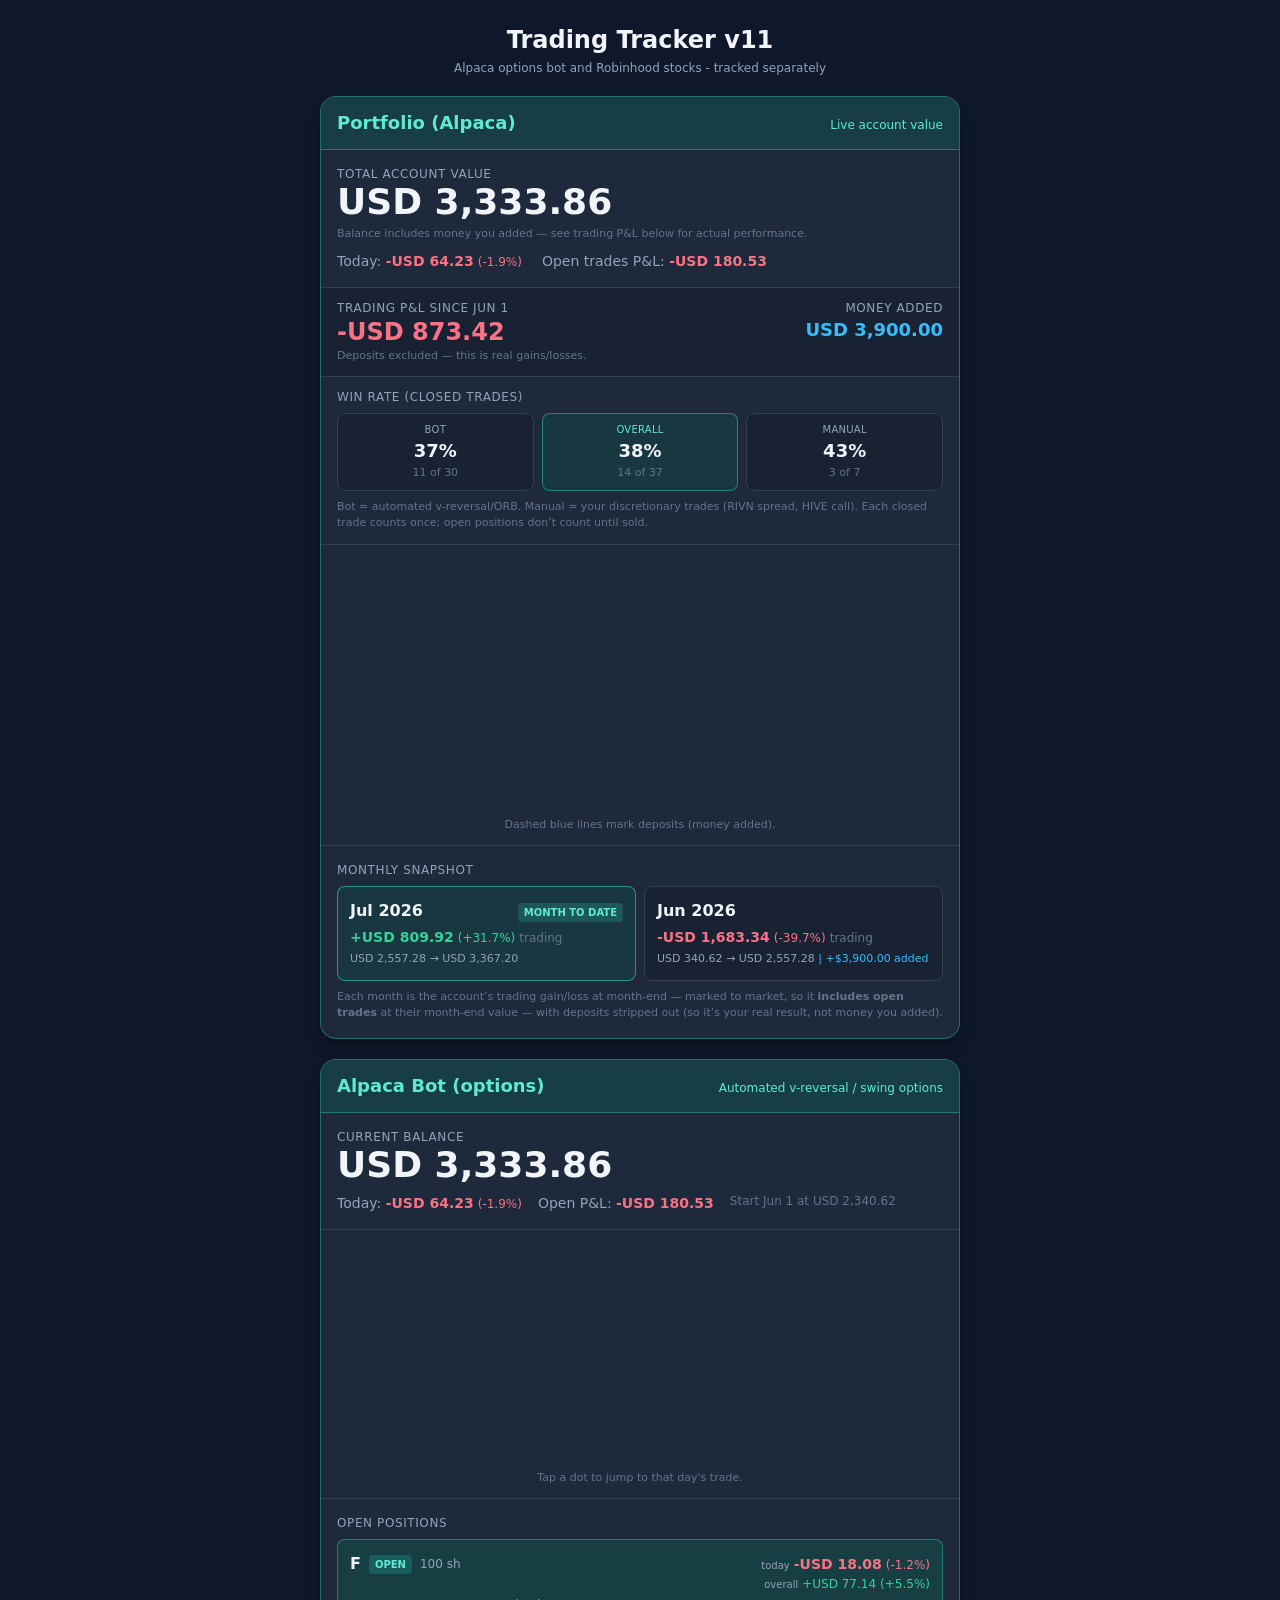
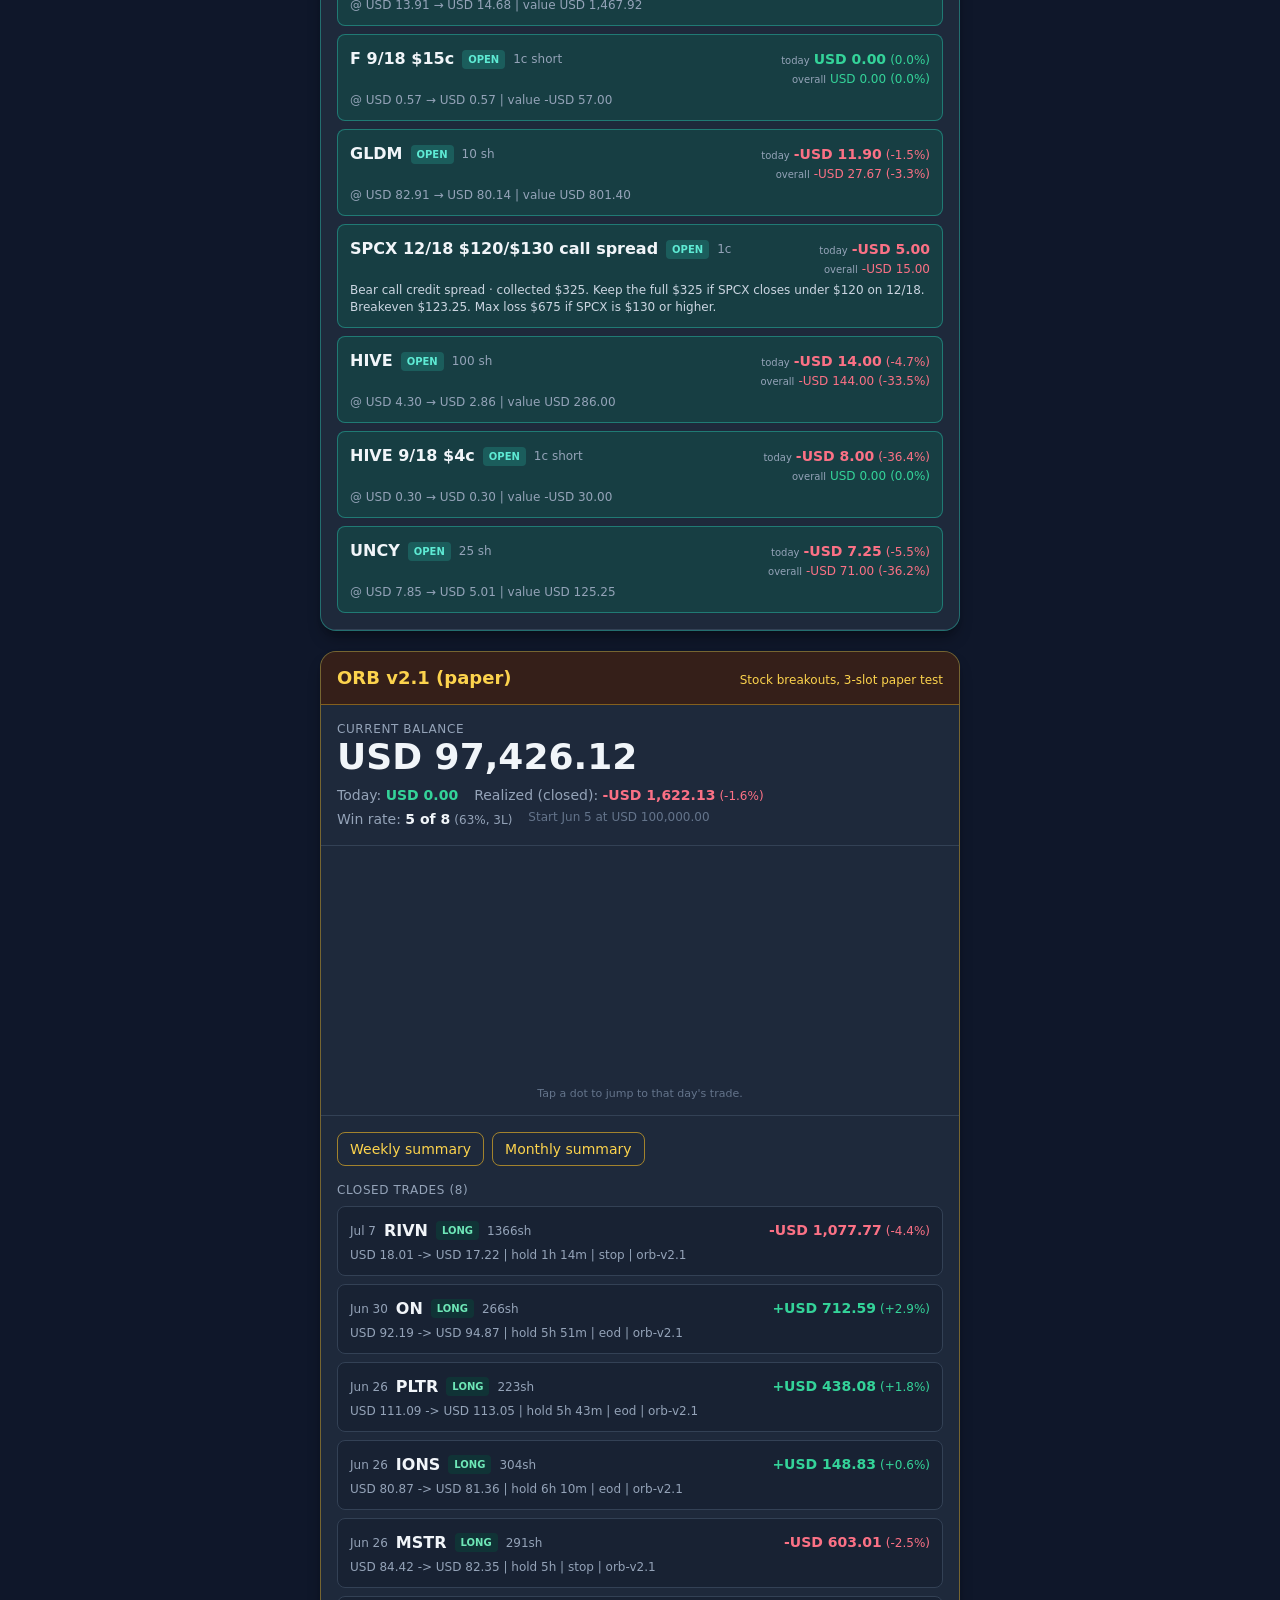
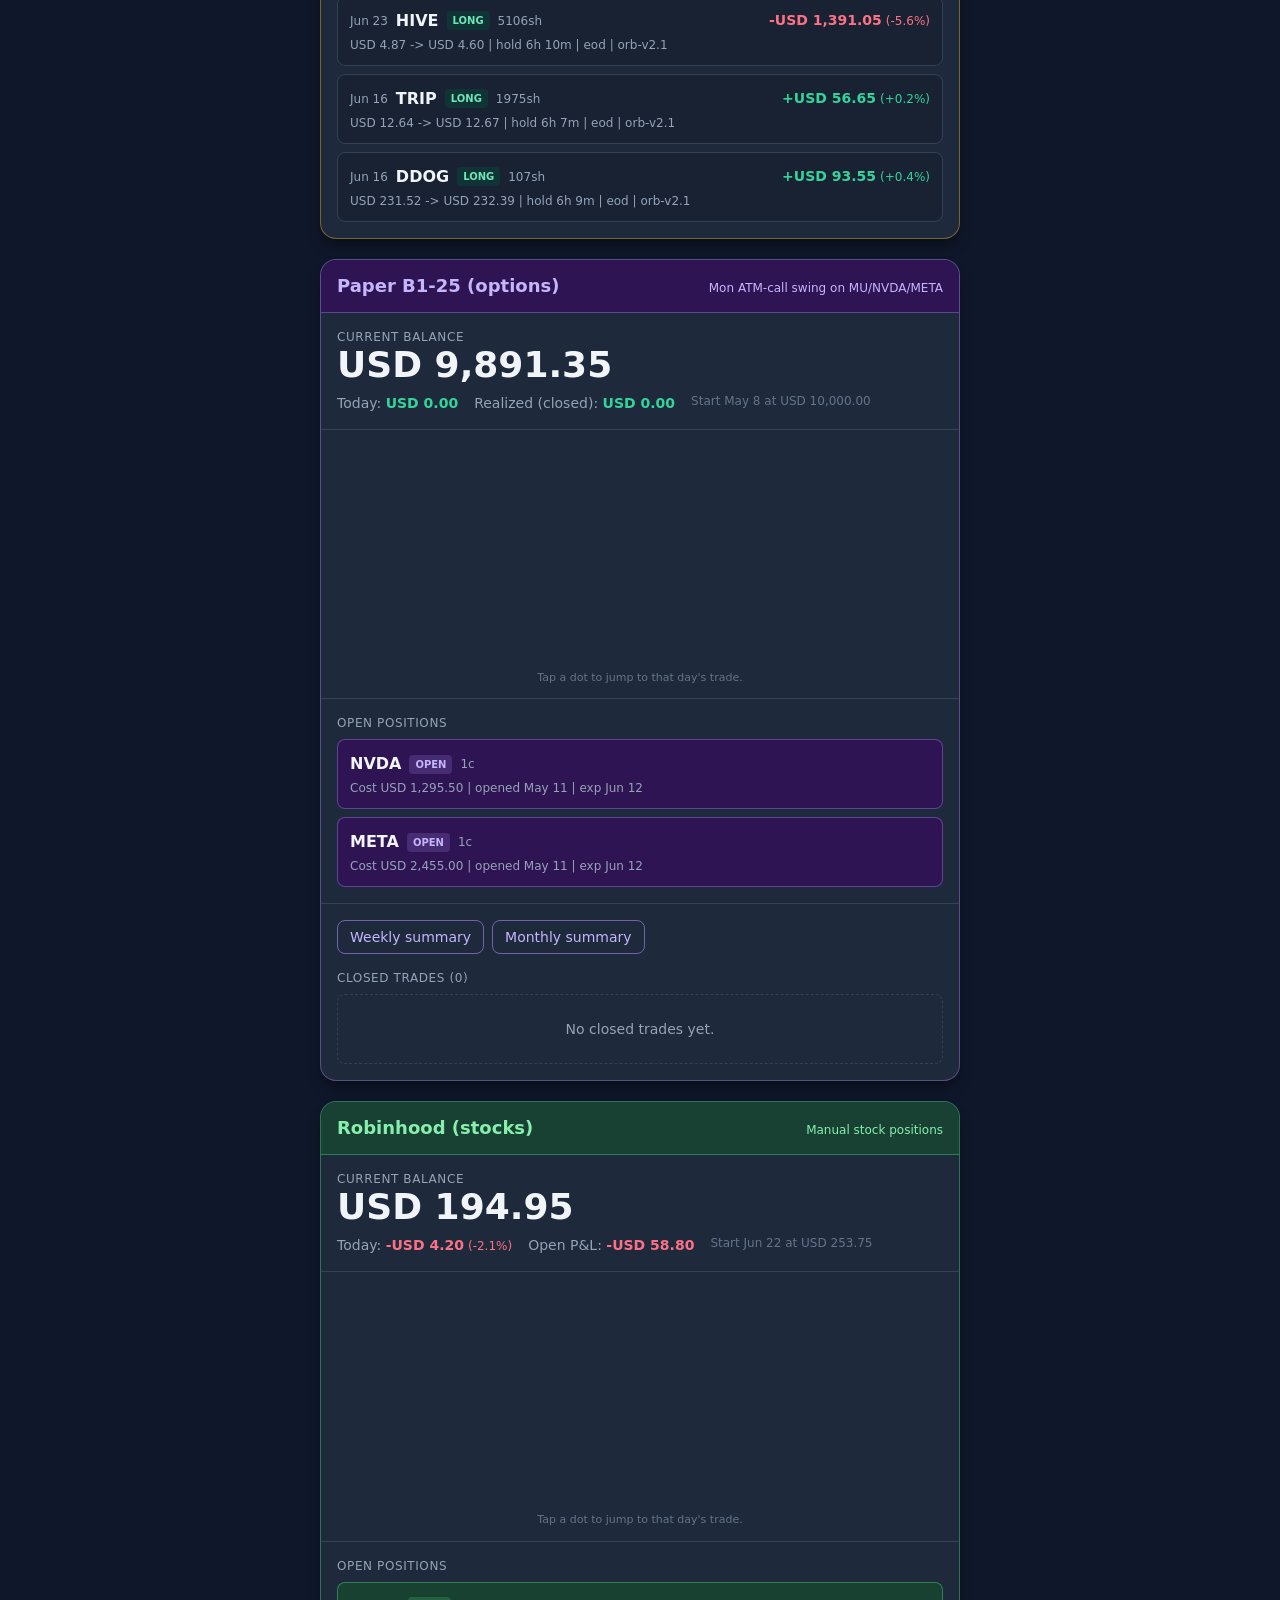
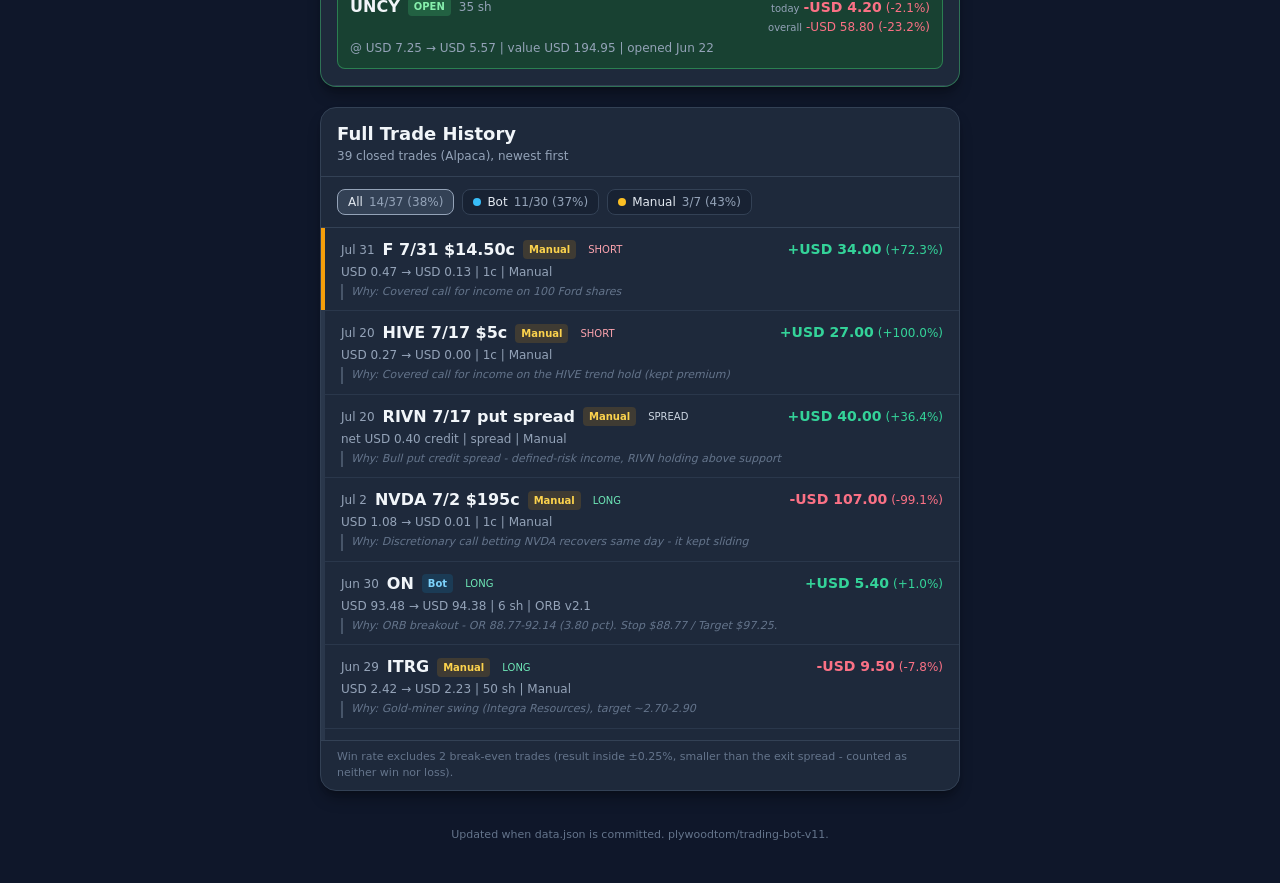
==== commit 7cb358d7: "Monthly snapshot: rename + note it's marked-to-market (includes open trades)" ====
--- a/index.html
+++ b/index.html
@@ -6,7 +6,7 @@
     <meta name="viewport" content="width=device-width, initial-scale=1.0, viewport-fit=cover" />
     <meta name="theme-color" content="#0f172a" />
     <title>Trading Tracker v11</title>
-    <script type="module" crossorigin src="./assets/index-DaFu85sY.js"></script>
+    <script type="module" crossorigin src="./assets/index-DmbrAOA5.js"></script>
     <link rel="stylesheet" crossorigin href="./assets/index-Bob5LSvU.css">
   </head>
   <body>
